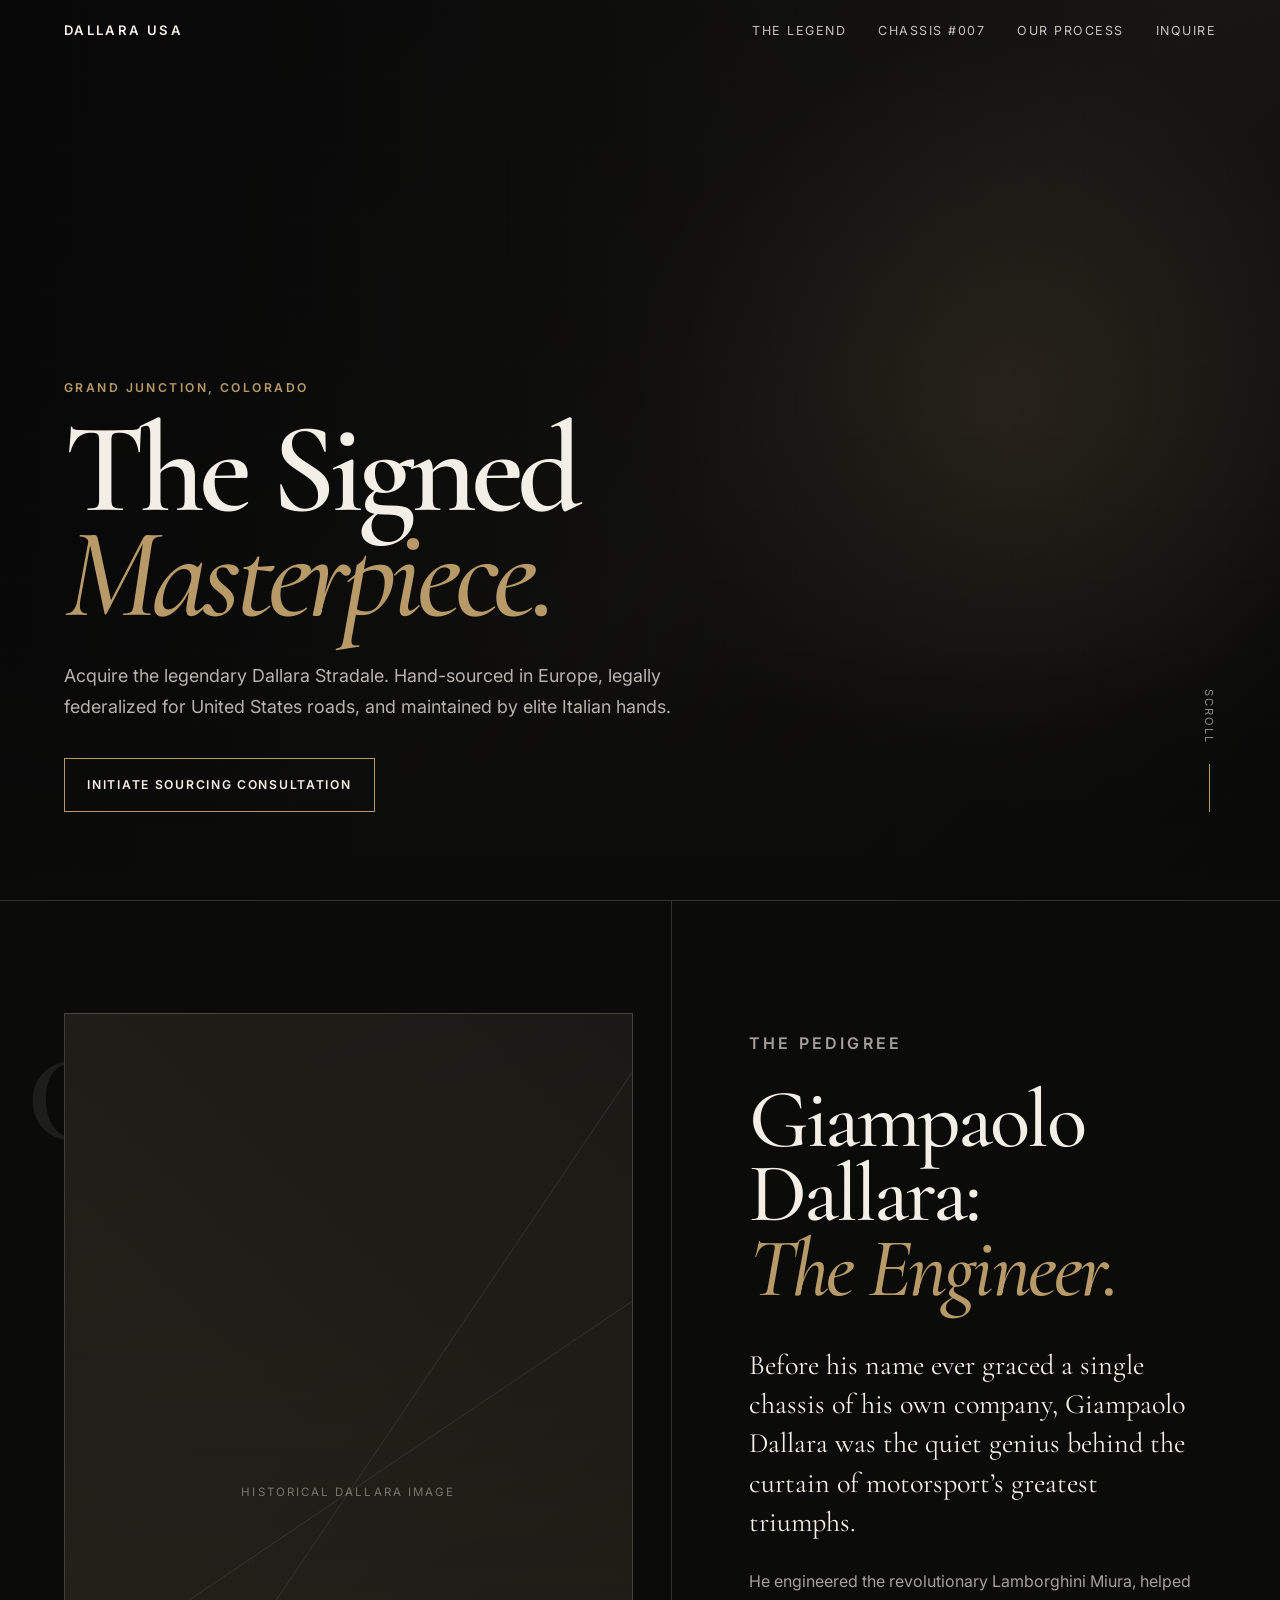
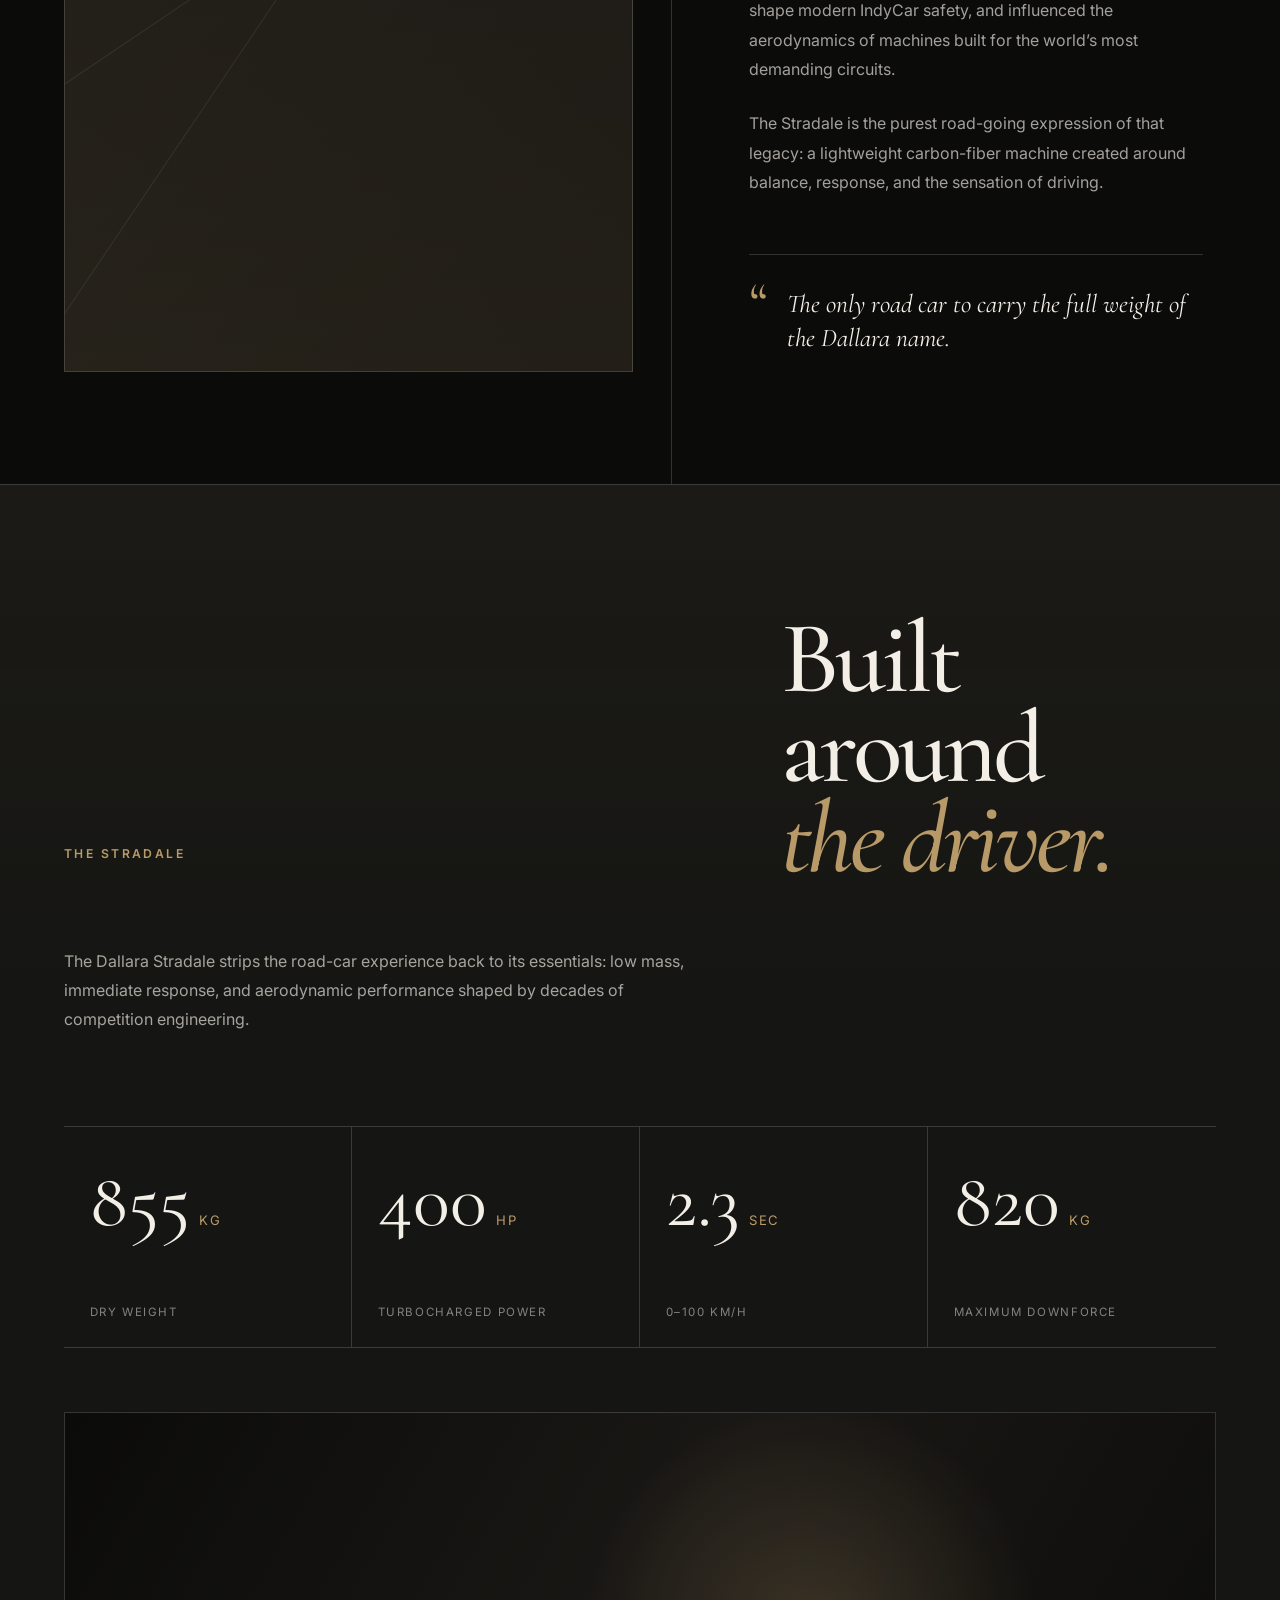
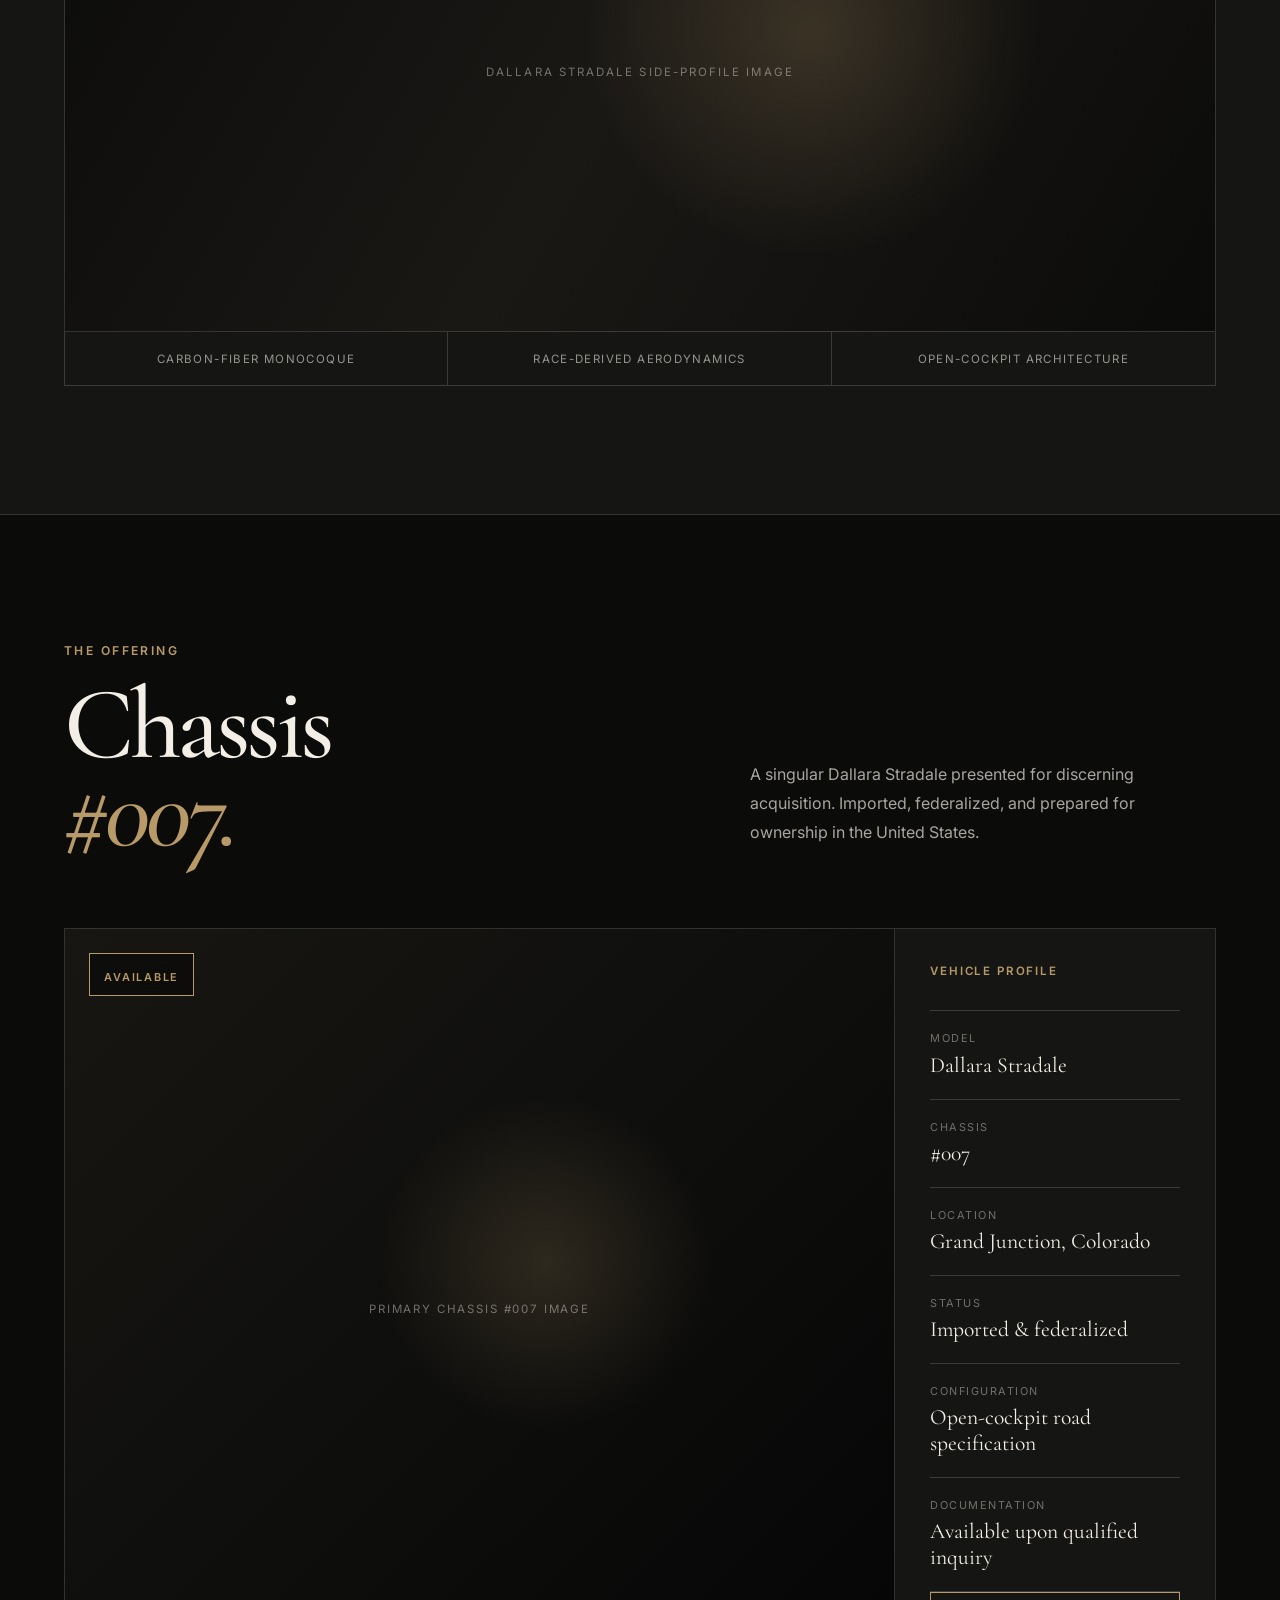
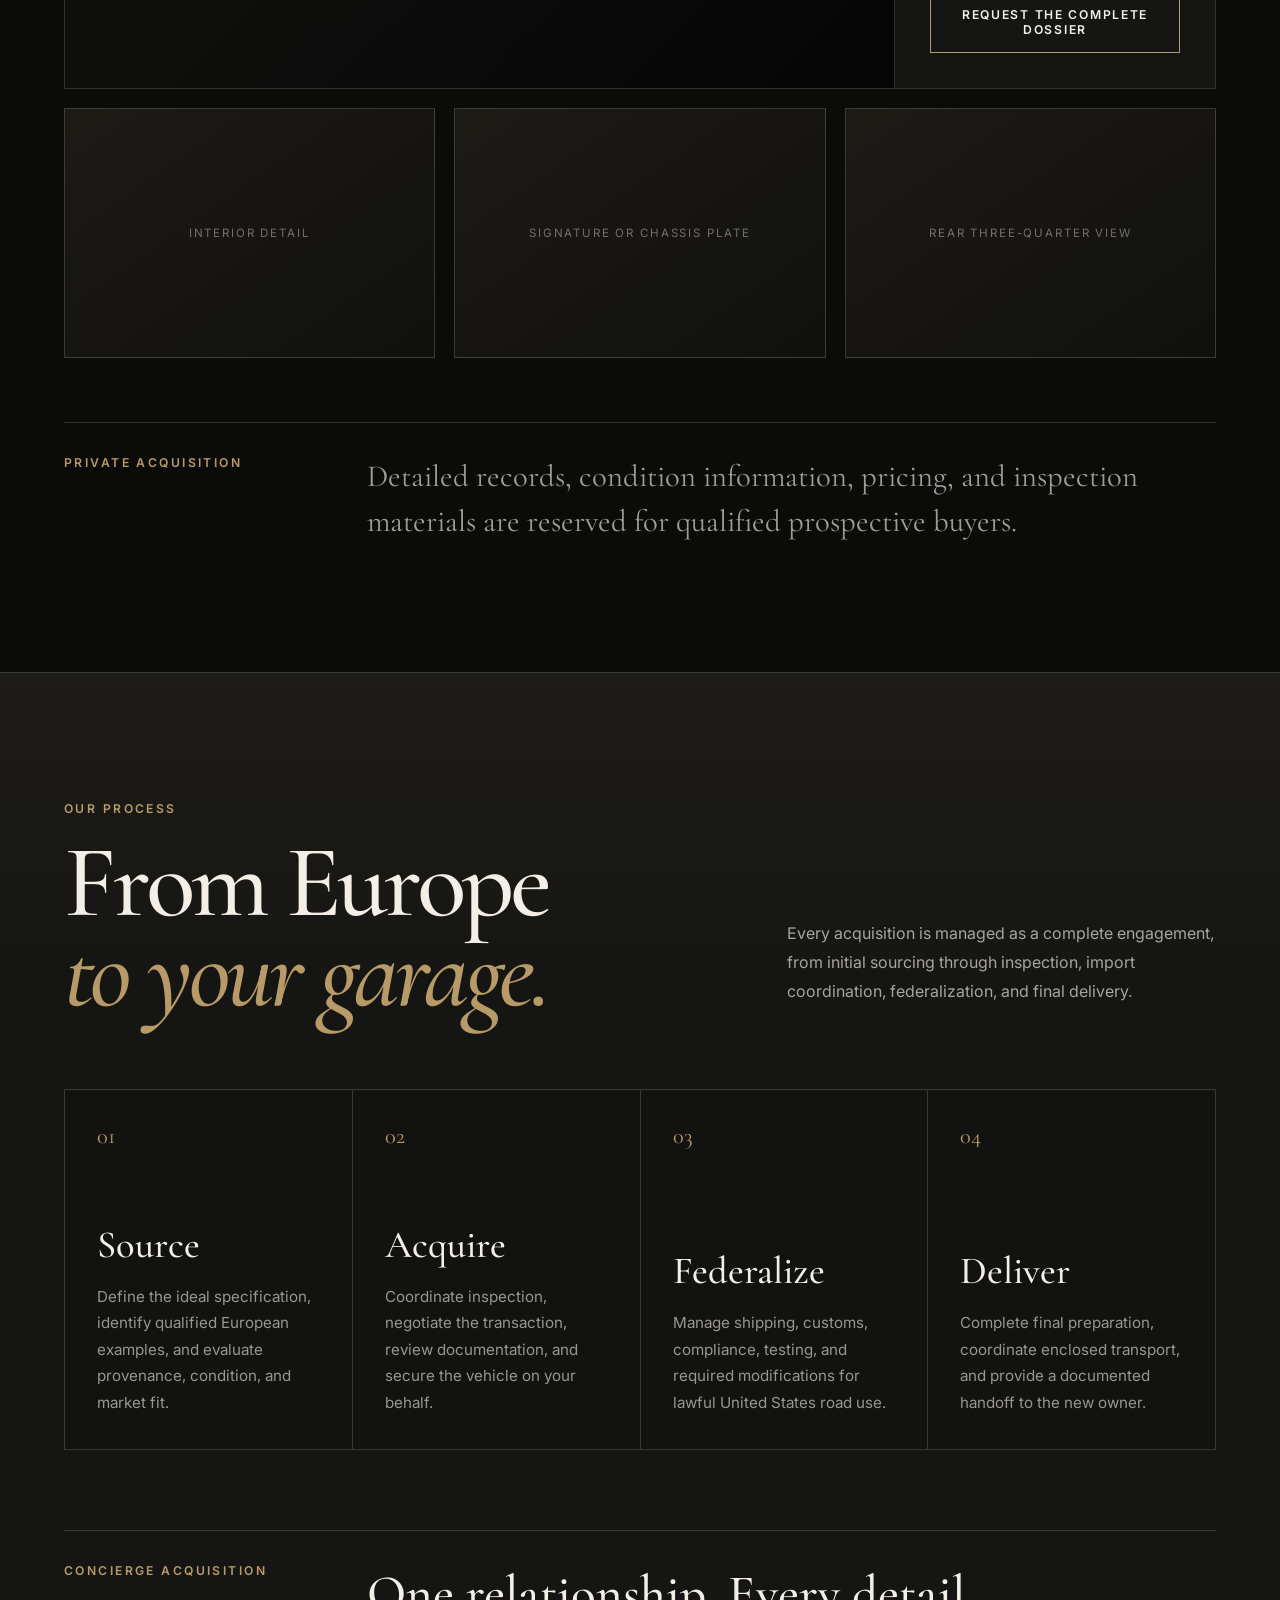
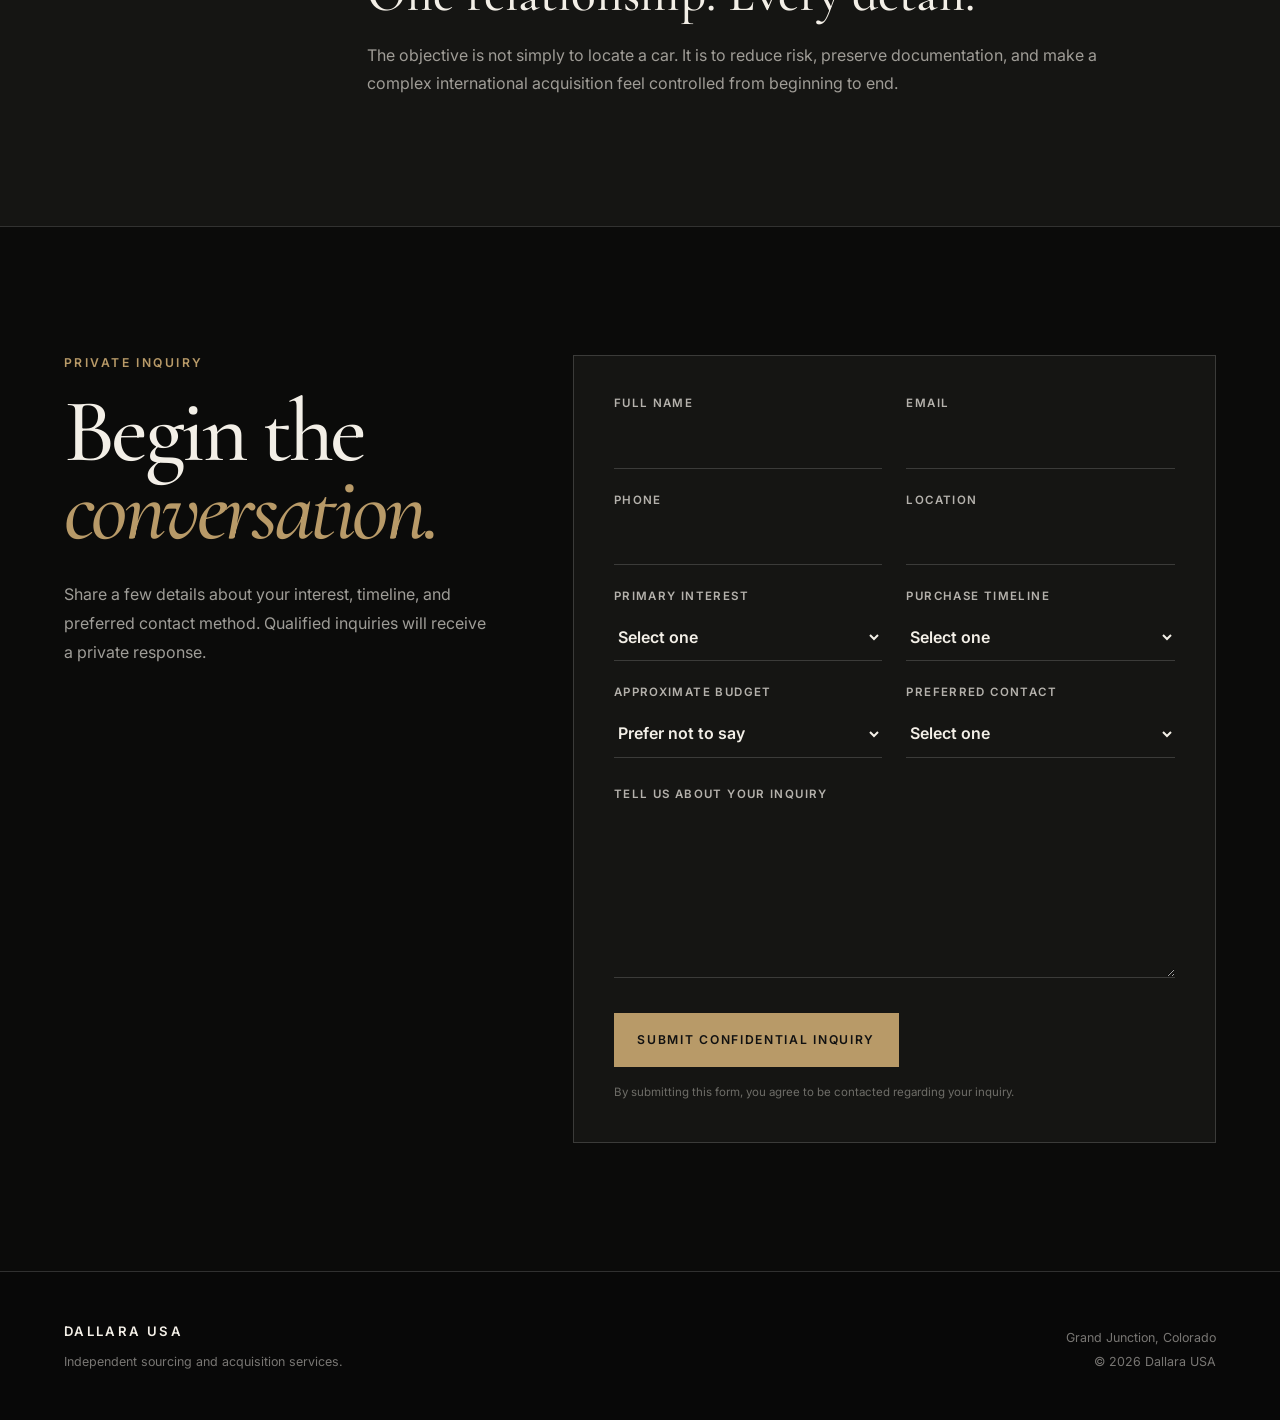
==== index.html @ 7b27ac9b "Add initial Dallara USA website" ====
<!DOCTYPE html>
<html lang="en">
<head>
  <meta charset="UTF-8">
  <meta name="viewport" content="width=device-width, initial-scale=1.0">

  <title>Dallara USA</title>
  <meta
    name="description"
    content="Independent sourcing and acquisition services for exceptional Dallara vehicles."
  >

  <link rel="preconnect" href="https://fonts.googleapis.com">
  <link rel="preconnect" href="https://fonts.gstatic.com" crossorigin>
  <link
    href="https://fonts.googleapis.com/css2?family=Cormorant+Garamond:wght@500;600;700&family=Inter:wght@400;500;600&display=swap"
    rel="stylesheet"
  >

  <link rel="stylesheet" href="css/styles.css">
</head>

<body>
  <header class="site-header">
    <a class="brand" href="#top" aria-label="Dallara USA home">
      DALLARA USA
    </a>

    <button
      class="menu-toggle"
      type="button"
      aria-expanded="false"
      aria-controls="primary-navigation"
    >
      Menu
    </button>

    <nav id="primary-navigation" class="primary-navigation" aria-label="Primary navigation">
      <a href="#legend">The Legend</a>
      <a href="#chassis">Chassis #007</a>
      <a href="#process">Our Process</a>
      <a href="#inquire">Inquire</a>
    </nav>
  </header>

  <main id="top">
    <section class="hero" aria-labelledby="hero-title">
      <div class="hero-overlay"></div>

      <div class="hero-content">
        <p class="eyebrow">Grand Junction, Colorado</p>

        <h1 id="hero-title">
          The Signed
          <span>Masterpiece.</span>
        </h1>

        <p class="hero-copy">
          Acquire the legendary Dallara Stradale. Hand-sourced in Europe,
          legally federalized for United States roads, and maintained by
          elite Italian hands.
        </p>

        <a class="primary-button" href="#inquire">
          Initiate Sourcing Consultation
        </a>
      </div>

      <a class="scroll-cue" href="#legend" aria-label="Scroll to the next section">
        Scroll
      </a>
    </section>

    <section id="legend" class="pedigree-section">
      <div class="pedigree-visual" aria-hidden="true">
        <div class="pedigree-number">01</div>

        <div class="pedigree-image-placeholder">
          <span>Historical Dallara image</span>
        </div>
      </div>

      <div class="pedigree-content">
        <p class="eyebrow">The Pedigree</p>

        <h2>
          Giampaolo Dallara:
          <span>The Engineer.</span>
        </h2>

        <p class="lead-copy">
          Before his name ever graced a single chassis of his own company,
          Giampaolo Dallara was the quiet genius behind the curtain of
          motorsport’s greatest triumphs.
        </p>

        <p>
          He engineered the revolutionary Lamborghini Miura, helped shape
          modern IndyCar safety, and influenced the aerodynamics of machines
          built for the world’s most demanding circuits.
        </p>

        <p>
          The Stradale is the purest road-going expression of that legacy:
          a lightweight carbon-fiber machine created around balance,
          response, and the sensation of driving.
        </p>

        <div class="pedigree-quote">
          <span class="quote-mark">“</span>
          <p>
            The only road car to carry the full weight of the Dallara name.
          </p>
        </div>
      </div>
    </section>

    <section class="stradale-section" aria-labelledby="stradale-title">
      <div class="stradale-intro">
        <p class="eyebrow">The Stradale</p>

        <h2 id="stradale-title">
          Built around
          <span>the driver.</span>
        </h2>

        <p>
          The Dallara Stradale strips the road-car experience back to its
          essentials: low mass, immediate response, and aerodynamic performance
          shaped by decades of competition engineering.
        </p>
      </div>

      <div class="spec-grid" aria-label="Vehicle specifications">
        <article class="spec-card">
          <p class="spec-value">855</p>
          <p class="spec-unit">kg</p>
          <p class="spec-label">Dry weight</p>
        </article>

        <article class="spec-card">
          <p class="spec-value">400</p>
          <p class="spec-unit">hp</p>
          <p class="spec-label">Turbocharged power</p>
        </article>

        <article class="spec-card">
          <p class="spec-value">2.3</p>
          <p class="spec-unit">sec</p>
          <p class="spec-label">0–100 km/h</p>
        </article>

        <article class="spec-card">
          <p class="spec-value">820</p>
          <p class="spec-unit">kg</p>
          <p class="spec-label">Maximum downforce</p>
        </article>
      </div>

      <div class="stradale-visual">
        <div class="stradale-image-placeholder">
          <span>Dallara Stradale side-profile image</span>
        </div>

        <div class="stradale-caption">
          <p>Carbon-fiber monocoque</p>
          <p>Race-derived aerodynamics</p>
          <p>Open-cockpit architecture</p>
        </div>
      </div>
    </section>

    <section id="chassis" class="chassis-section" aria-labelledby="chassis-title">
      <div class="chassis-heading">
        <div>
          <p class="eyebrow">The Offering</p>
          <h2 id="chassis-title">
            Chassis
            <span>#007.</span>
          </h2>
        </div>

        <p class="chassis-intro">
          A singular Dallara Stradale presented for discerning acquisition.
          Imported, federalized, and prepared for ownership in the United States.
        </p>
      </div>

      <div class="chassis-showcase">
        <div class="chassis-main-visual">
          <div class="chassis-image-placeholder">
            <span>Primary Chassis #007 image</span>
          </div>

          <div class="chassis-badge">
            <span>Available</span>
          </div>
        </div>

        <aside class="chassis-summary">
          <p class="summary-kicker">Vehicle profile</p>

          <dl class="vehicle-details">
            <div>
              <dt>Model</dt>
              <dd>Dallara Stradale</dd>
            </div>

            <div>
              <dt>Chassis</dt>
              <dd>#007</dd>
            </div>

            <div>
              <dt>Location</dt>
              <dd>Grand Junction, Colorado</dd>
            </div>

            <div>
              <dt>Status</dt>
              <dd>Imported & federalized</dd>
            </div>

            <div>
              <dt>Configuration</dt>
              <dd>Open-cockpit road specification</dd>
            </div>

            <div>
              <dt>Documentation</dt>
              <dd>Available upon qualified inquiry</dd>
            </div>
          </dl>

          <a class="primary-button chassis-button" href="#inquire">
            Request the complete dossier
          </a>
        </aside>
      </div>

      <div class="chassis-gallery">
        <div class="gallery-placeholder">
          <span>Interior detail</span>
        </div>

        <div class="gallery-placeholder">
          <span>Signature or chassis plate</span>
        </div>

        <div class="gallery-placeholder">
          <span>Rear three-quarter view</span>
        </div>
      </div>

      <div class="ownership-note">
        <p class="eyebrow">Private Acquisition</p>
        <p>
          Detailed records, condition information, pricing, and inspection
          materials are reserved for qualified prospective buyers.
        </p>
      </div>
    </section>
    <section id="process" class="process-section" aria-labelledby="process-title">
      <div class="process-heading">
        <div>
          <p class="eyebrow">Our Process</p>

          <h2 id="process-title">
            From Europe
            <span>to your garage.</span>
          </h2>
        </div>

        <p>
          Every acquisition is managed as a complete engagement, from initial
          sourcing through inspection, import coordination, federalization,
          and final delivery.
        </p>
      </div>

      <div class="process-grid">
        <article class="process-card">
          <p class="process-number">01</p>
          <h3>Source</h3>
          <p>
            Define the ideal specification, identify qualified European
            examples, and evaluate provenance, condition, and market fit.
          </p>
        </article>

        <article class="process-card">
          <p class="process-number">02</p>
          <h3>Acquire</h3>
          <p>
            Coordinate inspection, negotiate the transaction, review
            documentation, and secure the vehicle on your behalf.
          </p>
        </article>

        <article class="process-card">
          <p class="process-number">03</p>
          <h3>Federalize</h3>
          <p>
            Manage shipping, customs, compliance, testing, and required
            modifications for lawful United States road use.
          </p>
        </article>

        <article class="process-card">
          <p class="process-number">04</p>
          <h3>Deliver</h3>
          <p>
            Complete final preparation, coordinate enclosed transport, and
            provide a documented handoff to the new owner.
          </p>
        </article>
      </div>

      <div class="process-trust">
        <p class="eyebrow">Concierge Acquisition</p>

        <div>
          <h3>One relationship. Every detail.</h3>
          <p>
            The objective is not simply to locate a car. It is to reduce risk,
            preserve documentation, and make a complex international
            acquisition feel controlled from beginning to end.
          </p>
        </div>
      </div>
    </section>
    <section id="inquire" class="inquiry-section" aria-labelledby="inquiry-title">
      <div class="inquiry-intro">
        <p class="eyebrow">Private Inquiry</p>

        <h2 id="inquiry-title">
          Begin the
          <span>conversation.</span>
        </h2>

        <p>
          Share a few details about your interest, timeline, and preferred
          contact method. Qualified inquiries will receive a private response.
        </p>
      </div>

      <form
        class="inquiry-form"
        action="https://formspree.io/f/xeeyeebn"
        method="POST"
      >
        <div class="form-grid">
          <label>
            Full name
            <input type="text" name="name" autocomplete="name" required>
          </label>

          <label>
            Email
            <input type="email" name="email" autocomplete="email" required>
          </label>

          <label>
            Phone
            <input type="tel" name="phone" autocomplete="tel">
          </label>

          <label>
            Location
            <input type="text" name="location" autocomplete="address-level2">
          </label>

          <label>
            Primary interest
            <select name="vehicle_interest" required>
              <option value="">Select one</option>
              <option value="Chassis #007">Chassis #007</option>
              <option value="Dallara sourcing">Dallara sourcing</option>
              <option value="Import consultation">Import consultation</option>
              <option value="General inquiry">General inquiry</option>
            </select>
          </label>

          <label>
            Purchase timeline
            <select name="purchase_timeline">
              <option value="">Select one</option>
              <option value="Immediately">Immediately</option>
              <option value="Within 3 months">Within 3 months</option>
              <option value="Within 6 months">Within 6 months</option>
              <option value="Researching">Currently researching</option>
            </select>
          </label>

          <label>
            Approximate budget
            <select name="budget">
              <option value="">Prefer not to say</option>
              <option value="Under $250,000">Under $250,000</option>
              <option value="$250,000–$350,000">$250,000–$350,000</option>
              <option value="$350,000–$500,000">$350,000–$500,000</option>
              <option value="$500,000+">$500,000+</option>
            </select>
          </label>

          <label>
            Preferred contact
            <select name="preferred_contact">
              <option value="">Select one</option>
              <option value="Email">Email</option>
              <option value="Phone">Phone</option>
              <option value="Text">Text</option>
            </select>
          </label>
        </div>

        <label class="message-field">
          Tell us about your inquiry
          <textarea name="message" rows="7" required></textarea>
        </label>

        <input
          type="hidden"
          name="_subject"
          value="New Dallara USA website inquiry"
        >

        <input
          type="hidden"
          name="_next"
          value="thank-you.html"
        >

        <button class="primary-button form-submit" type="submit">
          Submit confidential inquiry
        </button>

        <p class="form-note">
          By submitting this form, you agree to be contacted regarding your inquiry.
        </p>
      </form>
    </section>
  </main>

  <footer class="site-footer">
    <div>
      <a class="brand" href="#top">DALLARA USA</a>
      <p>Independent sourcing and acquisition services.</p>
    </div>

    <div class="footer-meta">
      <p>Grand Junction, Colorado</p>
      <p>&copy; <span id="current-year"></span> Dallara USA</p>
    </div>
  </footer>

  <script src="js/script.js"></script>
</body>
</html>
---- css/styles.css ----
* {
  box-sizing: border-box;
}

:root {
  --background: #0b0b0a;
  --surface: #151513;
  --text: #f3efe7;
  --muted: #aaa69c;
  --accent: #b89a68;
  --border: rgba(255, 255, 255, 0.16);
  --font-display: "Cormorant Garamond", Georgia, serif;
  --font-body: "Inter", Arial, sans-serif;
}

html {
  scroll-behavior: smooth;
}

body {
  margin: 0;
  background: var(--background);
  color: var(--text);
  font-family: var(--font-body);
}

a {
  color: inherit;
  text-decoration: none;
}

button,
a {
  -webkit-tap-highlight-color: transparent;
}

.site-header {
  position: fixed;
  inset: 0 0 auto 0;
  z-index: 20;
  display: flex;
  align-items: center;
  justify-content: space-between;
  gap: 2rem;
  padding: 1.4rem 5vw;
  border-bottom: 1px solid transparent;
  transition:
    background-color 180ms ease,
    border-color 180ms ease;
}

.site-header.is-scrolled {
  background: rgba(11, 11, 10, 0.92);
  border-color: var(--border);
  backdrop-filter: blur(14px);
}

.brand {
  font-size: 0.82rem;
  font-weight: 600;
  letter-spacing: 0.18em;
}

.primary-navigation {
  display: flex;
  align-items: center;
  gap: 2rem;
}

.primary-navigation a {
  position: relative;
  color: rgba(243, 239, 231, 0.8);
  font-size: 0.78rem;
  letter-spacing: 0.12em;
  text-transform: uppercase;
}

.primary-navigation a::after {
  content: "";
  position: absolute;
  left: 0;
  bottom: -0.5rem;
  width: 100%;
  height: 1px;
  background: var(--accent);
  transform: scaleX(0);
  transform-origin: right;
  transition: transform 180ms ease;
}

.primary-navigation a:hover::after,
.primary-navigation a:focus-visible::after {
  transform: scaleX(1);
  transform-origin: left;
}

.menu-toggle {
  display: none;
  padding: 0;
  border: 0;
  background: transparent;
  color: var(--text);
  font: inherit;
  font-size: 0.8rem;
  letter-spacing: 0.12em;
  text-transform: uppercase;
  cursor: pointer;
}

.hero {
  position: relative;
  min-height: 100svh;
  display: grid;
  align-items: end;
  overflow: hidden;
  padding: 9rem 5vw 5.5rem;
  background:
    linear-gradient(90deg, rgba(7, 7, 7, 0.92) 0%, rgba(7, 7, 7, 0.58) 45%, rgba(7, 7, 7, 0.18) 100%),
    radial-gradient(circle at 78% 45%, rgba(184, 154, 104, 0.2), transparent 33%),
    linear-gradient(135deg, #111 0%, #1b1a17 55%, #080808 100%);
}

.hero::before {
  content: "";
  position: absolute;
  inset: 0;
  opacity: 0.24;
  background-image:
    linear-gradient(rgba(255, 255, 255, 0.025) 1px, transparent 1px),
    linear-gradient(90deg, rgba(255, 255, 255, 0.025) 1px, transparent 1px);
  background-size: 72px 72px;
}

.hero-overlay {
  position: absolute;
  inset: auto 0 0;
  height: 28%;
  background: linear-gradient(transparent, rgba(11, 11, 10, 0.96));
}

.hero-content {
  position: relative;
  z-index: 2;
  max-width: 760px;
}

.eyebrow {
  margin: 0 0 1.4rem;
  color: var(--accent);
  font-size: 0.76rem;
  font-weight: 600;
  letter-spacing: 0.2em;
  text-transform: uppercase;
}

.hero h1 {
  max-width: 760px;
  margin: 0;
  font-family: var(--font-display);
  font-size: clamp(4.2rem, 10vw, 9rem);
  font-weight: 600;
  line-height: 0.82;
  letter-spacing: -0.045em;
}

.hero h1 span {
  display: block;
  color: var(--accent);
  font-style: italic;
  font-weight: 500;
}

.hero-copy {
  max-width: 620px;
  margin: 2rem 0 0;
  color: rgba(243, 239, 231, 0.74);
  font-size: clamp(1rem, 1.4vw, 1.2rem);
  line-height: 1.75;
}

.primary-button {
  display: inline-flex;
  align-items: center;
  justify-content: center;
  min-height: 3.4rem;
  margin-top: 2.2rem;
  padding: 0.9rem 1.4rem;
  border: 1px solid var(--accent);
  color: var(--text);
  font-size: 0.76rem;
  font-weight: 600;
  letter-spacing: 0.14em;
  text-transform: uppercase;
  transition:
    color 180ms ease,
    background-color 180ms ease,
    transform 180ms ease;
}

.primary-button:hover,
.primary-button:focus-visible {
  background: var(--accent);
  color: #111;
  transform: translateY(-2px);
}

.scroll-cue {
  position: absolute;
  right: 5vw;
  bottom: 5.5rem;
  z-index: 2;
  color: rgba(243, 239, 231, 0.56);
  font-size: 0.7rem;
  letter-spacing: 0.18em;
  text-transform: uppercase;
  writing-mode: vertical-rl;
}

.scroll-cue::after {
  content: "";
  display: inline-block;
  width: 1px;
  height: 3rem;
  margin-top: 0.9rem;
  background: var(--accent);
}

.placeholder-section {
  min-height: 70vh;
  display: grid;
  align-content: center;
  padding: 7rem 5vw;
  border-top: 1px solid var(--border);
}

.placeholder-section h2 {
  max-width: 760px;
  margin: 0;
  font-family: var(--font-display);
  font-size: clamp(2.8rem, 7vw, 6rem);
  font-weight: 500;
  line-height: 0.95;
}

.anchor-section {
  min-height: 1px;
}

@media (max-width: 800px) {
  .site-header {
    padding: 1.2rem 1.4rem;
  }

  .menu-toggle {
    display: block;
    position: relative;
    z-index: 22;
  }

  .primary-navigation {
    position: fixed;
    inset: 0;
    z-index: 21;
    display: grid;
    align-content: center;
    justify-items: center;
    gap: 1.8rem;
    padding: 6rem 2rem;
    background: rgba(11, 11, 10, 0.98);
    transform: translateY(-100%);
    transition: transform 220ms ease;
  }

  .primary-navigation.is-open {
    transform: translateY(0);
  }

  .primary-navigation a {
    font-family: var(--font-display);
    font-size: 2rem;
    letter-spacing: 0;
    text-transform: none;
  }

  .hero {
    min-height: 100svh;
    padding: 8rem 1.4rem 4rem;
    background:
      linear-gradient(180deg, rgba(7, 7, 7, 0.35) 0%, rgba(7, 7, 7, 0.92) 76%),
      radial-gradient(circle at 70% 28%, rgba(184, 154, 104, 0.22), transparent 34%),
      linear-gradient(135deg, #111 0%, #1b1a17 55%, #080808 100%);
  }

  .hero h1 {
    font-size: clamp(4rem, 18vw, 6rem);
  }

  .hero-copy {
    line-height: 1.65;
  }

  .primary-button {
    width: 100%;
  }

  .scroll-cue {
    display: none;
  }

  .placeholder-section {
    min-height: 60vh;
    padding: 5rem 1.4rem;
  }
}

.pedigree-section {
  display: grid;
  grid-template-columns: minmax(0, 1.05fr) minmax(320px, 0.95fr);
  min-height: 100vh;
  border-top: 1px solid var(--border);
  background: var(--background);
}

.pedigree-visual {
  position: relative;
  min-height: 760px;
  padding: 7rem 3vw 7rem 5vw;
  border-right: 1px solid var(--border);
}

.pedigree-number {
  position: absolute;
  top: 5rem;
  left: 2vw;
  color: rgba(243, 239, 231, 0.08);
  font-family: var(--font-display);
  font-size: clamp(7rem, 15vw, 15rem);
  line-height: 1;
  pointer-events: none;
}

.pedigree-image-placeholder {
  position: relative;
  z-index: 1;
  height: 100%;
  min-height: 620px;
  display: grid;
  place-items: center;
  overflow: hidden;
  border: 1px solid var(--border);
  background:
    linear-gradient(180deg, rgba(184, 154, 104, 0.04), rgba(184, 154, 104, 0.12)),
    linear-gradient(135deg, #191815 0%, #0e0e0d 100%);
}

.pedigree-image-placeholder::before,
.pedigree-image-placeholder::after {
  content: "";
  position: absolute;
  background: rgba(255, 255, 255, 0.08);
}

.pedigree-image-placeholder::before {
  width: 140%;
  height: 1px;
  transform: rotate(-34deg);
}

.pedigree-image-placeholder::after {
  width: 1px;
  height: 140%;
  transform: rotate(34deg);
}

.pedigree-image-placeholder span {
  position: relative;
  z-index: 2;
  color: rgba(243, 239, 231, 0.42);
  font-size: 0.72rem;
  letter-spacing: 0.18em;
  text-transform: uppercase;
}

.pedigree-content {
  align-self: center;
  max-width: 720px;
  padding: 8rem 6vw;
}

.pedigree-content h2 {
  margin: 0 0 2.4rem;
  font-family: var(--font-display);
  font-size: clamp(3.3rem, 6.5vw, 7rem);
  font-weight: 500;
  line-height: 0.9;
  letter-spacing: -0.035em;
}

.pedigree-content h2 span {
  display: block;
  color: var(--accent);
  font-style: italic;
}

.pedigree-content p {
  margin: 0 0 1.5rem;
  color: rgba(243, 239, 231, 0.66);
  font-size: 1rem;
  line-height: 1.85;
}

.pedigree-content .lead-copy {
  color: var(--text);
  font-family: var(--font-display);
  font-size: clamp(1.45rem, 2.2vw, 2.05rem);
  line-height: 1.4;
}

.pedigree-quote {
  position: relative;
  margin-top: 3.5rem;
  padding: 2rem 0 0 2.4rem;
  border-top: 1px solid var(--border);
}

.pedigree-quote .quote-mark {
  position: absolute;
  top: 1.2rem;
  left: 0;
  color: var(--accent);
  font-family: var(--font-display);
  font-size: 3.5rem;
  line-height: 1;
}

.pedigree-quote p {
  max-width: 500px;
  margin: 0;
  color: var(--text);
  font-family: var(--font-display);
  font-size: clamp(1.5rem, 2vw, 2rem);
  font-style: italic;
  line-height: 1.35;
}

@media (max-width: 950px) {
  .pedigree-section {
    grid-template-columns: 1fr;
  }

  .pedigree-visual {
    min-height: auto;
    padding: 5rem 1.4rem 0;
    border-right: 0;
  }

  .pedigree-number {
    top: 3rem;
    left: 0.4rem;
  }

  .pedigree-image-placeholder {
    min-height: 70vh;
  }

  .pedigree-content {
    padding: 5rem 1.4rem 6rem;
  }
}

@media (max-width: 600px) {
  .pedigree-image-placeholder {
    min-height: 480px;
  }

  .pedigree-content h2 {
    font-size: clamp(3.5rem, 16vw, 5.2rem);
  }
}

.stradale-section {
  padding: 8rem 5vw;
  border-top: 1px solid var(--border);
  background:
    linear-gradient(180deg, rgba(184, 154, 104, 0.04), transparent 32%),
    var(--surface);
}

.stradale-intro {
  display: grid;
  grid-template-columns: minmax(0, 1.2fr) minmax(280px, 0.8fr);
  gap: 4rem;
  align-items: end;
  max-width: 1400px;
  margin: 0 auto 5rem;
}

.stradale-intro h2 {
  margin: 0;
  font-family: var(--font-display);
  font-size: clamp(3.8rem, 8vw, 8rem);
  font-weight: 500;
  line-height: 0.88;
  letter-spacing: -0.04em;
}

.stradale-intro h2 span {
  display: block;
  color: var(--accent);
  font-style: italic;
}

.stradale-intro > p:last-child {
  margin: 0 0 0.8rem;
  color: rgba(243, 239, 231, 0.66);
  font-size: 1rem;
  line-height: 1.8;
}

.spec-grid {
  display: grid;
  grid-template-columns: repeat(4, 1fr);
  max-width: 1400px;
  margin: 0 auto 4rem;
  border-top: 1px solid var(--border);
  border-bottom: 1px solid var(--border);
}

.spec-card {
  position: relative;
  min-height: 220px;
  padding: 2.2rem 1.6rem;
  border-right: 1px solid var(--border);
}

.spec-card:last-child {
  border-right: 0;
}

.spec-value {
  display: inline;
  margin: 0;
  font-family: var(--font-display);
  font-size: clamp(3.8rem, 6vw, 6rem);
  line-height: 1;
}

.spec-unit {
  display: inline;
  margin: 0 0 0 0.35rem;
  color: var(--accent);
  font-size: 0.82rem;
  letter-spacing: 0.12em;
  text-transform: uppercase;
}

.spec-label {
  position: absolute;
  left: 1.6rem;
  bottom: 1.8rem;
  margin: 0;
  color: rgba(243, 239, 231, 0.5);
  font-size: 0.72rem;
  letter-spacing: 0.14em;
  text-transform: uppercase;
}

.stradale-visual {
  max-width: 1400px;
  margin: 0 auto;
}

.stradale-image-placeholder {
  min-height: 520px;
  display: grid;
  place-items: center;
  border: 1px solid var(--border);
  background:
    radial-gradient(circle at 65% 42%, rgba(184, 154, 104, 0.22), transparent 28%),
    linear-gradient(120deg, #0b0b0a 0%, #1a1815 48%, #0b0b0a 100%);
}

.stradale-image-placeholder span {
  color: rgba(243, 239, 231, 0.42);
  font-size: 0.72rem;
  letter-spacing: 0.18em;
  text-transform: uppercase;
}

.stradale-caption {
  display: grid;
  grid-template-columns: repeat(3, 1fr);
  border-right: 1px solid var(--border);
  border-bottom: 1px solid var(--border);
  border-left: 1px solid var(--border);
}

.stradale-caption p {
  margin: 0;
  padding: 1.2rem 1.4rem;
  color: rgba(243, 239, 231, 0.58);
  font-size: 0.72rem;
  letter-spacing: 0.12em;
  text-align: center;
  text-transform: uppercase;
  border-right: 1px solid var(--border);
}

.stradale-caption p:last-child {
  border-right: 0;
}

@media (max-width: 950px) {
  .stradale-section {
    padding: 6rem 1.4rem;
  }

  .stradale-intro {
    grid-template-columns: 1fr;
    gap: 2rem;
  }

  .spec-grid {
    grid-template-columns: repeat(2, 1fr);
  }

  .spec-card:nth-child(2) {
    border-right: 0;
  }

  .spec-card:nth-child(-n + 2) {
    border-bottom: 1px solid var(--border);
  }
}

@media (max-width: 600px) {
  .stradale-intro h2 {
    font-size: clamp(3.7rem, 17vw, 5.3rem);
  }

  .spec-grid {
    grid-template-columns: 1fr;
  }

  .spec-card {
    min-height: 180px;
    border-right: 0;
    border-bottom: 1px solid var(--border);
  }

  .spec-card:last-child {
    border-bottom: 0;
  }

  .stradale-image-placeholder {
    min-height: 360px;
    padding: 2rem;
    text-align: center;
  }

  .stradale-caption {
    grid-template-columns: 1fr;
  }

  .stradale-caption p {
    border-right: 0;
    border-bottom: 1px solid var(--border);
  }

  .stradale-caption p:last-child {
    border-bottom: 0;
  }
}

.chassis-section {
  padding: 8rem 5vw;
  border-top: 1px solid var(--border);
  background: var(--background);
}

.chassis-heading {
  display: grid;
  grid-template-columns: minmax(0, 1fr) minmax(280px, 0.75fr);
  gap: 4rem;
  align-items: end;
  max-width: 1400px;
  margin: 0 auto 4.5rem;
}

.chassis-heading h2 {
  margin: 0;
  font-family: var(--font-display);
  font-size: clamp(4rem, 8vw, 8rem);
  font-weight: 500;
  line-height: 0.86;
  letter-spacing: -0.04em;
}

.chassis-heading h2 span {
  display: block;
  color: var(--accent);
  font-style: italic;
}

.chassis-intro {
  margin: 0 0 0.6rem;
  color: rgba(243, 239, 231, 0.68);
  font-size: 1rem;
  line-height: 1.8;
}

.chassis-showcase {
  display: grid;
  grid-template-columns: minmax(0, 1.6fr) minmax(320px, 0.6fr);
  max-width: 1400px;
  margin: 0 auto;
  border: 1px solid var(--border);
}

.chassis-main-visual {
  position: relative;
  min-height: 680px;
  border-right: 1px solid var(--border);
}

.chassis-image-placeholder {
  width: 100%;
  height: 100%;
  min-height: 680px;
  display: grid;
  place-items: center;
  background:
    radial-gradient(circle at 58% 44%, rgba(184, 154, 104, 0.19), transparent 26%),
    linear-gradient(135deg, #171612 0%, #0d0d0c 58%, #050505 100%);
}

.chassis-image-placeholder span,
.gallery-placeholder span {
  color: rgba(243, 239, 231, 0.42);
  font-size: 0.72rem;
  letter-spacing: 0.16em;
  text-align: center;
  text-transform: uppercase;
}

.chassis-badge {
  position: absolute;
  top: 1.5rem;
  left: 1.5rem;
  padding: 0.65rem 0.9rem;
  border: 1px solid var(--accent);
  background: rgba(11, 11, 10, 0.76);
  backdrop-filter: blur(10px);
}

.chassis-badge span {
  color: var(--accent);
  font-size: 0.68rem;
  font-weight: 600;
  letter-spacing: 0.16em;
  text-transform: uppercase;
}

.chassis-summary {
  display: flex;
  flex-direction: column;
  padding: 2.2rem;
  background: var(--surface);
}

.summary-kicker {
  margin: 0 0 2rem;
  color: var(--accent);
  font-size: 0.72rem;
  font-weight: 600;
  letter-spacing: 0.16em;
  text-transform: uppercase;
}

.vehicle-details {
  margin: 0;
}

.vehicle-details div {
  display: grid;
  gap: 0.45rem;
  padding: 1.25rem 0;
  border-top: 1px solid var(--border);
}

.vehicle-details div:last-child {
  border-bottom: 1px solid var(--border);
}

.vehicle-details dt {
  color: rgba(243, 239, 231, 0.42);
  font-size: 0.68rem;
  letter-spacing: 0.14em;
  text-transform: uppercase;
}

.vehicle-details dd {
  margin: 0;
  color: var(--text);
  font-family: var(--font-display);
  font-size: 1.35rem;
  line-height: 1.2;
}

.chassis-button {
  width: 100%;
  margin-top: auto;
  padding-inline: 1rem;
  text-align: center;
}

.chassis-gallery {
  display: grid;
  grid-template-columns: repeat(3, 1fr);
  max-width: 1400px;
  margin: 1.2rem auto 0;
  gap: 1.2rem;
}

.gallery-placeholder {
  min-height: 250px;
  display: grid;
  place-items: center;
  padding: 1.5rem;
  border: 1px solid var(--border);
  background:
    linear-gradient(145deg, rgba(184, 154, 104, 0.08), transparent),
    #10100f;
}

.ownership-note {
  display: grid;
  grid-template-columns: minmax(180px, 0.3fr) minmax(0, 1fr);
  gap: 3rem;
  max-width: 1400px;
  margin: 4rem auto 0;
  padding-top: 2rem;
  border-top: 1px solid var(--border);
}

.ownership-note p:last-child {
  max-width: 780px;
  margin: 0;
  color: rgba(243, 239, 231, 0.64);
  font-family: var(--font-display);
  font-size: clamp(1.45rem, 2.4vw, 2.2rem);
  line-height: 1.45;
}

@media (max-width: 1000px) {
  .chassis-section {
    padding: 6rem 1.4rem;
  }

  .chassis-heading {
    grid-template-columns: 1fr;
    gap: 2rem;
  }

  .chassis-showcase {
    grid-template-columns: 1fr;
  }

  .chassis-main-visual {
    min-height: 560px;
    border-right: 0;
    border-bottom: 1px solid var(--border);
  }

  .chassis-image-placeholder {
    min-height: 560px;
  }

  .chassis-button {
    margin-top: 2rem;
  }
}

@media (max-width: 700px) {
  .chassis-heading h2 {
    font-size: clamp(4rem, 18vw, 5.5rem);
  }

  .chassis-main-visual,
  .chassis-image-placeholder {
    min-height: 420px;
  }

  .chassis-summary {
    padding: 1.5rem;
  }

  .chassis-gallery {
    grid-template-columns: 1fr;
  }

  .gallery-placeholder {
    min-height: 220px;
  }

  .ownership-note {
    grid-template-columns: 1fr;
    gap: 1rem;
  }
}

.process-section {
  padding: 8rem 5vw;
  border-top: 1px solid var(--border);
  background:
    linear-gradient(180deg, rgba(184, 154, 104, 0.05), transparent 28%),
    var(--surface);
}

.process-heading {
  display: grid;
  grid-template-columns: minmax(0, 1.15fr) minmax(280px, 0.75fr);
  gap: 4rem;
  align-items: end;
  max-width: 1400px;
  margin: 0 auto 4.5rem;
}

.process-heading h2 {
  margin: 0;
  font-family: var(--font-display);
  font-size: clamp(4rem, 8vw, 8rem);
  font-weight: 500;
  line-height: 0.87;
  letter-spacing: -0.04em;
}

.process-heading h2 span {
  display: block;
  color: var(--accent);
  font-style: italic;
}

.process-heading > p {
  margin: 0 0 0.7rem;
  color: rgba(243, 239, 231, 0.66);
  font-size: 1rem;
  line-height: 1.8;
}

.process-grid {
  display: grid;
  grid-template-columns: repeat(4, 1fr);
  max-width: 1400px;
  margin: 0 auto;
  border-top: 1px solid var(--border);
  border-left: 1px solid var(--border);
}

.process-card {
  min-height: 360px;
  display: flex;
  flex-direction: column;
  padding: 2rem;
  border-right: 1px solid var(--border);
  border-bottom: 1px solid var(--border);
  background: rgba(11, 11, 10, 0.3);
  transition:
    background-color 180ms ease,
    transform 180ms ease;
}

.process-card:hover {
  background: rgba(184, 154, 104, 0.08);
  transform: translateY(-4px);
}

.process-number {
  margin: 0 0 auto;
  color: var(--accent);
  font-family: var(--font-display);
  font-size: 1.4rem;
}

.process-card h3 {
  margin: 3rem 0 1rem;
  font-family: var(--font-display);
  font-size: 2.4rem;
  font-weight: 500;
}

.process-card p:last-child {
  margin: 0;
  color: rgba(243, 239, 231, 0.6);
  font-size: 0.95rem;
  line-height: 1.75;
}

.process-trust {
  display: grid;
  grid-template-columns: minmax(180px, 0.3fr) minmax(0, 1fr);
  gap: 3rem;
  max-width: 1400px;
  margin: 5rem auto 0;
  padding-top: 2rem;
  border-top: 1px solid var(--border);
}

.process-trust h3 {
  margin: 0 0 1rem;
  font-family: var(--font-display);
  font-size: clamp(2.2rem, 4vw, 4rem);
  font-weight: 500;
}

.process-trust div p {
  max-width: 780px;
  margin: 0;
  color: rgba(243, 239, 231, 0.62);
  font-size: 1rem;
  line-height: 1.8;
}

@media (max-width: 1000px) {
  .process-section {
    padding: 6rem 1.4rem;
  }

  .process-heading {
    grid-template-columns: 1fr;
    gap: 2rem;
  }

  .process-grid {
    grid-template-columns: repeat(2, 1fr);
  }
}

@media (max-width: 650px) {
  .process-heading h2 {
    font-size: clamp(4rem, 18vw, 5.5rem);
  }

  .process-grid {
    grid-template-columns: 1fr;
  }

  .process-card {
    min-height: 300px;
  }

  .process-trust {
    grid-template-columns: 1fr;
    gap: 1rem;
  }
}

.inquiry-section {
  display: grid;
  grid-template-columns: minmax(0, 0.8fr) minmax(420px, 1.2fr);
  gap: 5rem;
  padding: 8rem 5vw;
  border-top: 1px solid var(--border);
  background: var(--background);
}

.inquiry-intro {
  align-self: start;
  position: sticky;
  top: 8rem;
}

.inquiry-intro h2 {
  margin: 0;
  font-family: var(--font-display);
  font-size: clamp(4rem, 7vw, 7rem);
  font-weight: 500;
  line-height: 0.87;
  letter-spacing: -0.04em;
}

.inquiry-intro h2 span {
  display: block;
  color: var(--accent);
  font-style: italic;
}

.inquiry-intro > p:last-child {
  max-width: 540px;
  margin: 2rem 0 0;
  color: rgba(243, 239, 231, 0.64);
  line-height: 1.8;
}

.inquiry-form {
  padding: 2.5rem;
  border: 1px solid var(--border);
  background: var(--surface);
}

.form-grid {
  display: grid;
  grid-template-columns: repeat(2, minmax(0, 1fr));
  gap: 1.5rem;
}

.inquiry-form label {
  display: grid;
  gap: 0.65rem;
  color: rgba(243, 239, 231, 0.72);
  font-size: 0.72rem;
  font-weight: 600;
  letter-spacing: 0.12em;
  text-transform: uppercase;
}

.inquiry-form input,
.inquiry-form select,
.inquiry-form textarea {
  width: 100%;
  border: 0;
  border-bottom: 1px solid var(--border);
  border-radius: 0;
  background: transparent;
  color: var(--text);
  font: inherit;
  font-size: 1rem;
  letter-spacing: 0;
  text-transform: none;
  outline: none;
}

.inquiry-form input,
.inquiry-form select {
  min-height: 3rem;
}

.inquiry-form textarea {
  min-height: 160px;
  padding: 0.8rem 0;
  resize: vertical;
}

.inquiry-form input:focus,
.inquiry-form select:focus,
.inquiry-form textarea:focus {
  border-color: var(--accent);
}

.inquiry-form option {
  background: #161614;
  color: var(--text);
}

.message-field {
  margin-top: 1.8rem;
}

.form-submit {
  border-radius: 0;
  cursor: pointer;
  background: var(--accent);
  color: #111;
}

.form-submit:hover,
.form-submit:focus-visible {
  background: transparent;
  color: var(--text);
}

.form-note {
  margin: 1rem 0 0;
  color: rgba(243, 239, 231, 0.4);
  font-size: 0.72rem;
  line-height: 1.6;
}

.site-footer {
  display: flex;
  align-items: end;
  justify-content: space-between;
  gap: 2rem;
  padding: 3rem 5vw;
  border-top: 1px solid var(--border);
  background: #080808;
}

.site-footer p {
  margin: 0.8rem 0 0;
  color: rgba(243, 239, 231, 0.48);
  font-size: 0.78rem;
  line-height: 1.6;
}

.footer-meta {
  text-align: right;
}

.footer-meta p {
  margin: 0.3rem 0 0;
}

@media (max-width: 950px) {
  .inquiry-section {
    grid-template-columns: 1fr;
    gap: 3rem;
    padding: 6rem 1.4rem;
  }

  .inquiry-intro {
    position: static;
  }
}

@media (max-width: 650px) {
  .inquiry-intro h2 {
    font-size: clamp(4rem, 18vw, 5.5rem);
  }

  .inquiry-form {
    padding: 1.5rem;
  }

  .form-grid {
    grid-template-columns: 1fr;
  }

  .site-footer {
    align-items: start;
    flex-direction: column;
    padding: 2.5rem 1.4rem;
  }

  .footer-meta {
    text-align: left;
  }
}


/* Ensure the inquiry submit button is readable in all browsers. */
.inquiry-form button.form-submit {
  -webkit-appearance: none;
  appearance: none;
  display: inline-flex;
  align-items: center;
  justify-content: center;
  width: auto;
  min-height: 3.4rem;
  padding: 0.9rem 1.4rem;
  border: 1px solid var(--accent);
  border-radius: 0;
  background-color: var(--accent);
  color: #111111;
  font-family: var(--font-body);
  font-size: 0.76rem;
  font-weight: 600;
  line-height: 1.2;
  letter-spacing: 0.14em;
  text-transform: uppercase;
  opacity: 1;
  cursor: pointer;
}

.inquiry-form button.form-submit:hover,
.inquiry-form button.form-submit:focus-visible {
  border-color: var(--accent);
  background-color: transparent;
  color: var(--text);
}

.inquiry-form button.form-submit:disabled {
  background-color: #8f7953;
  color: #111111;
  opacity: 0.7;
  cursor: not-allowed;
}
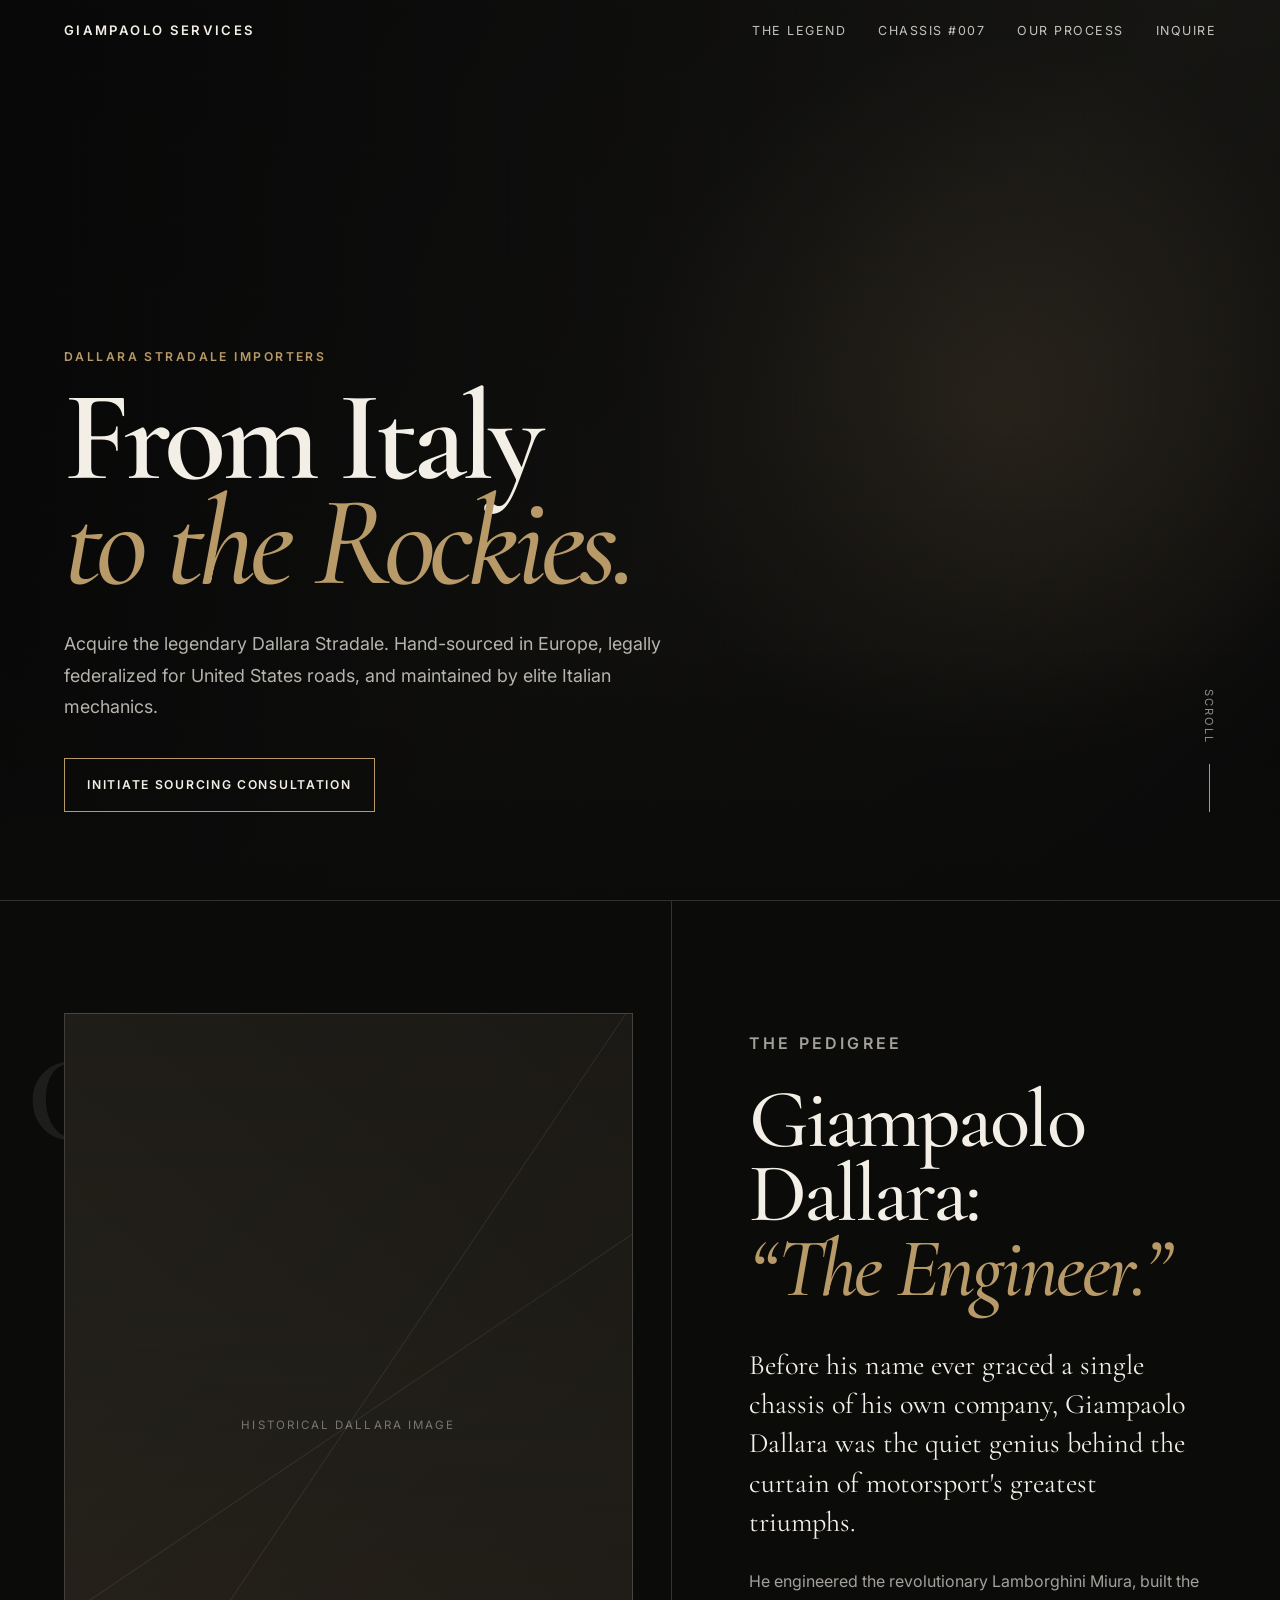
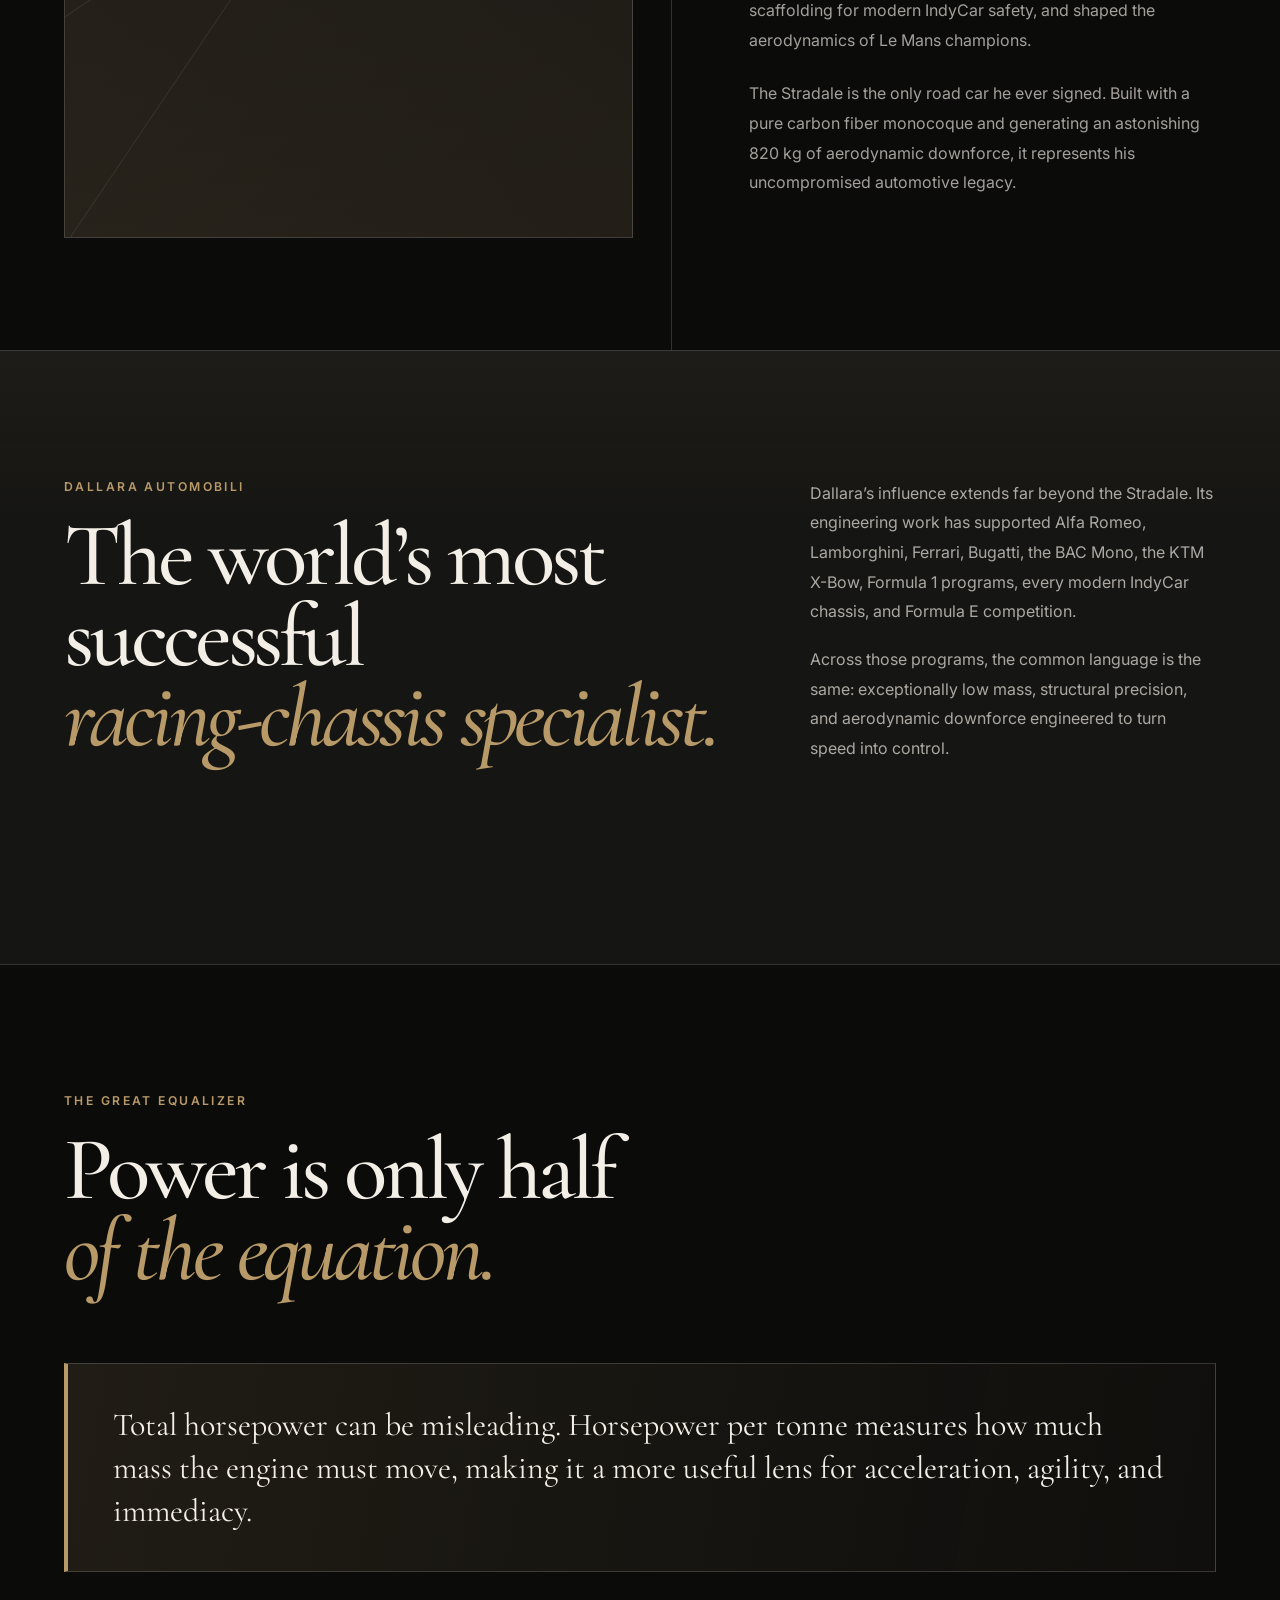
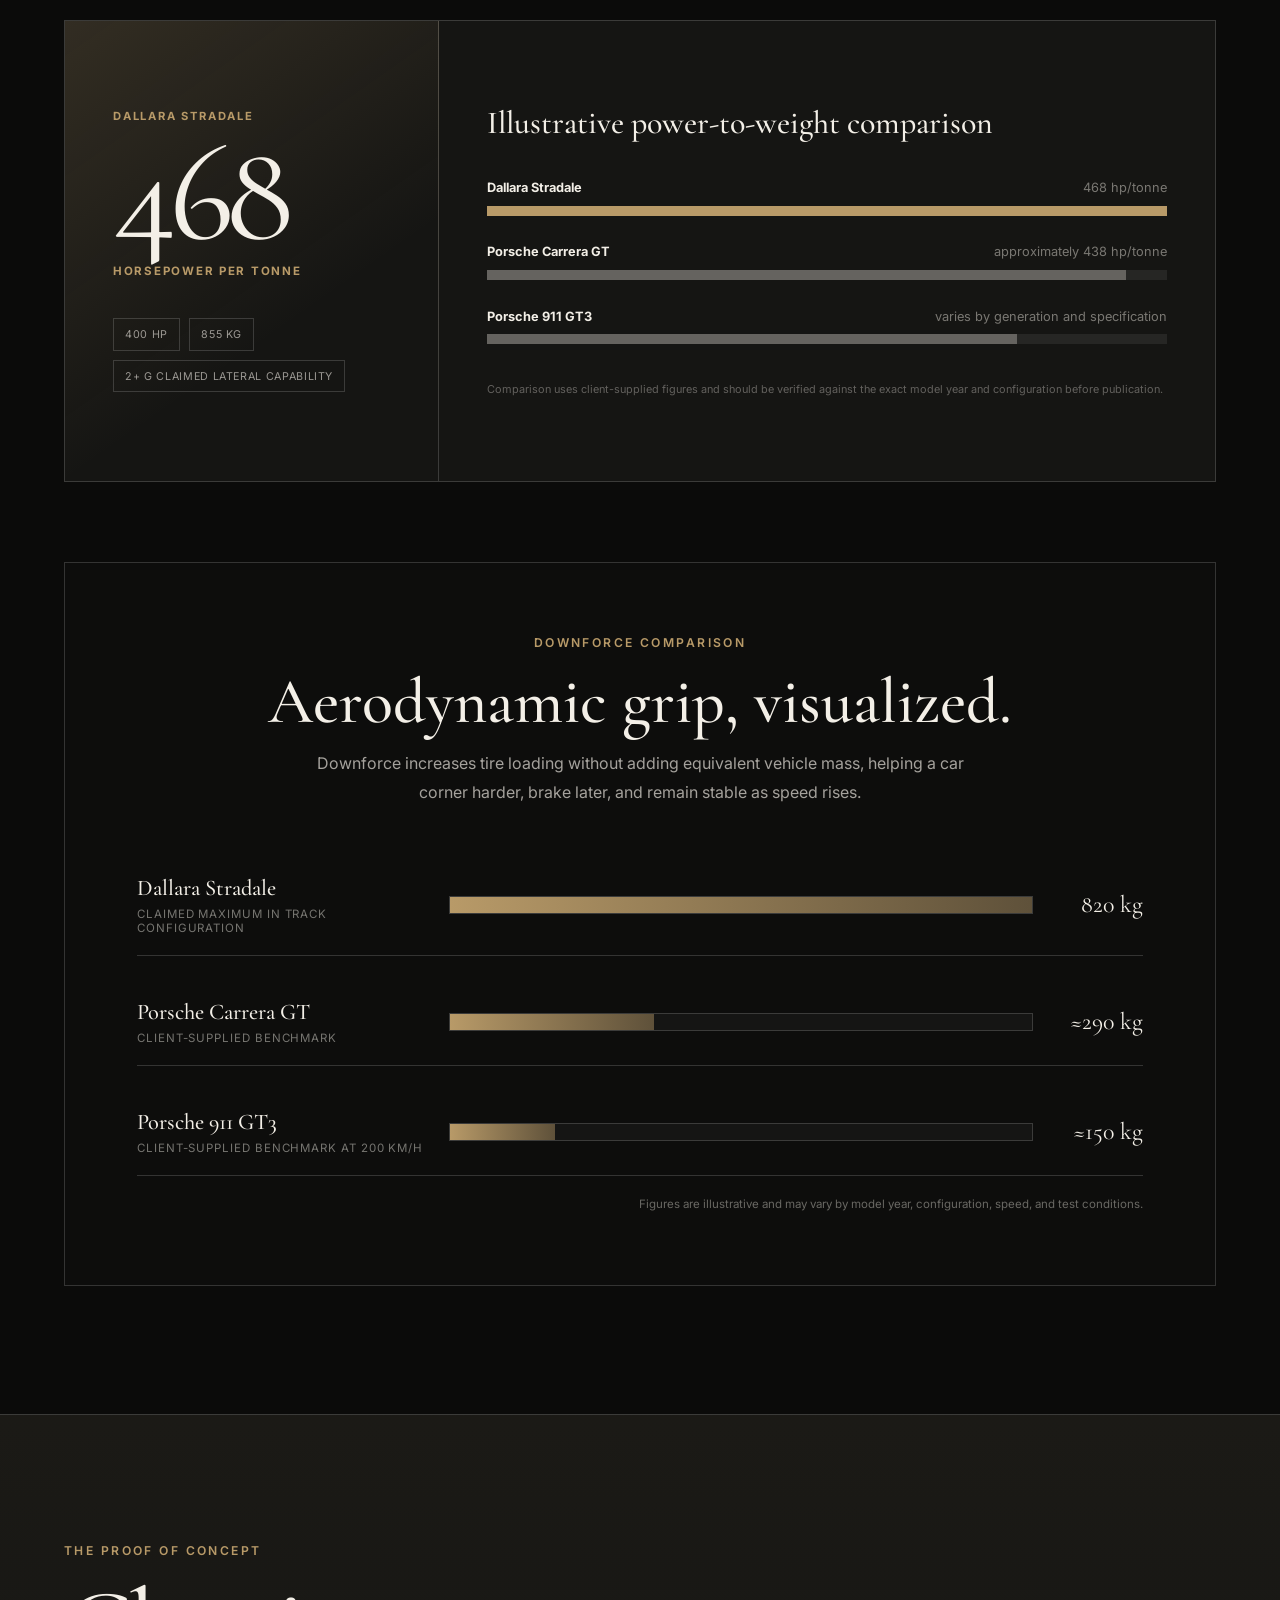
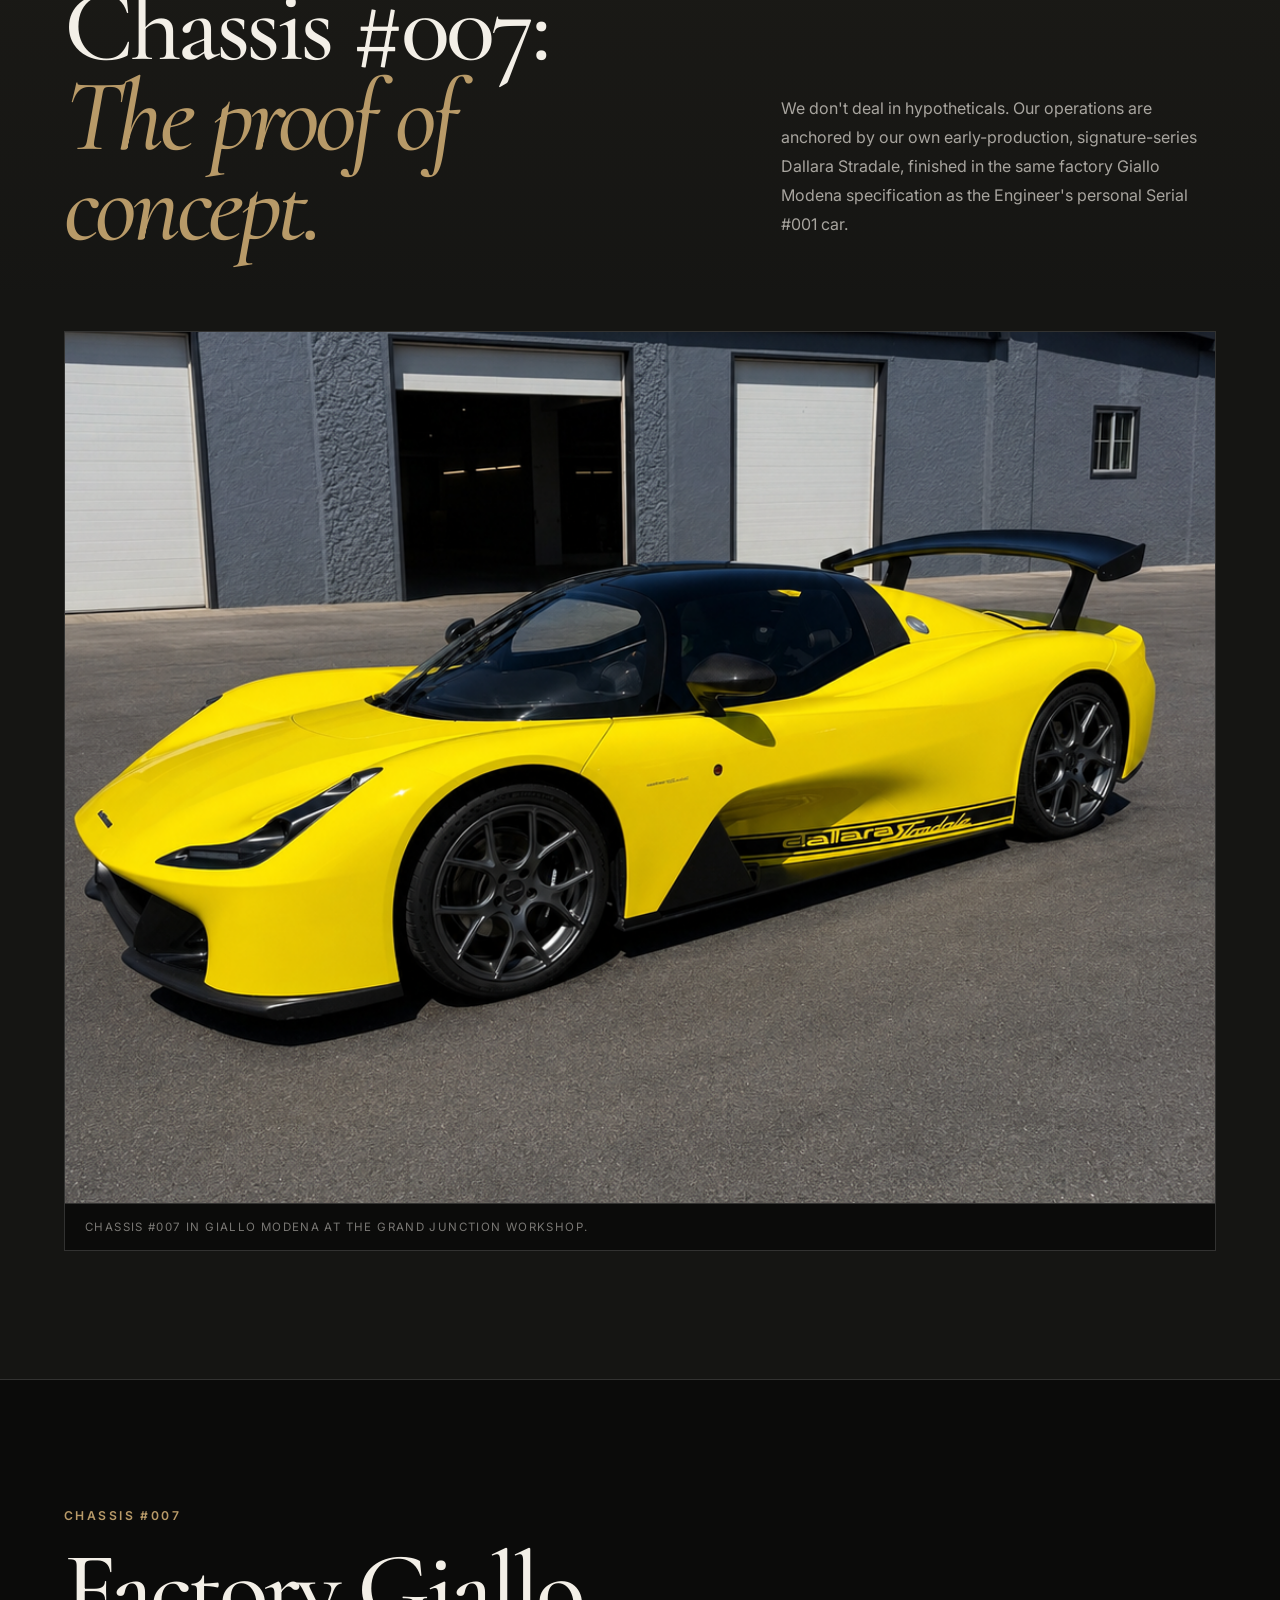
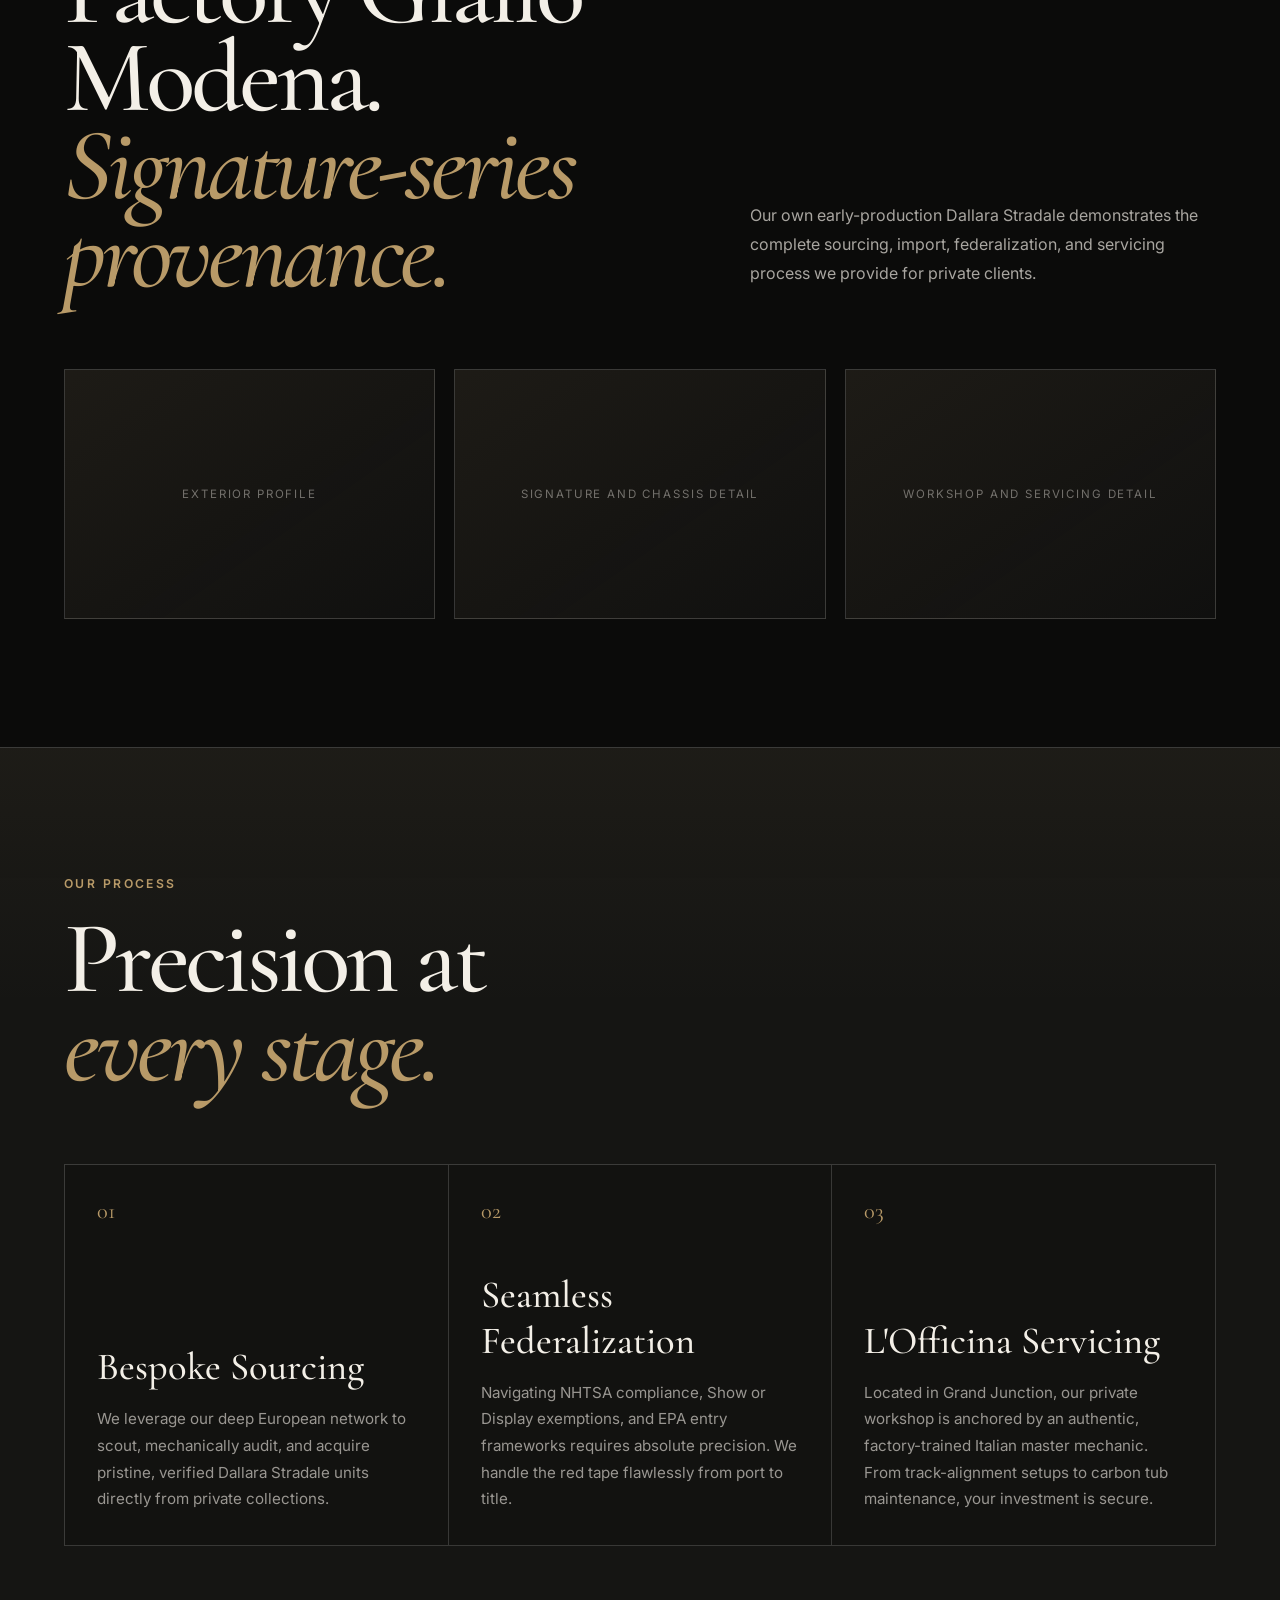
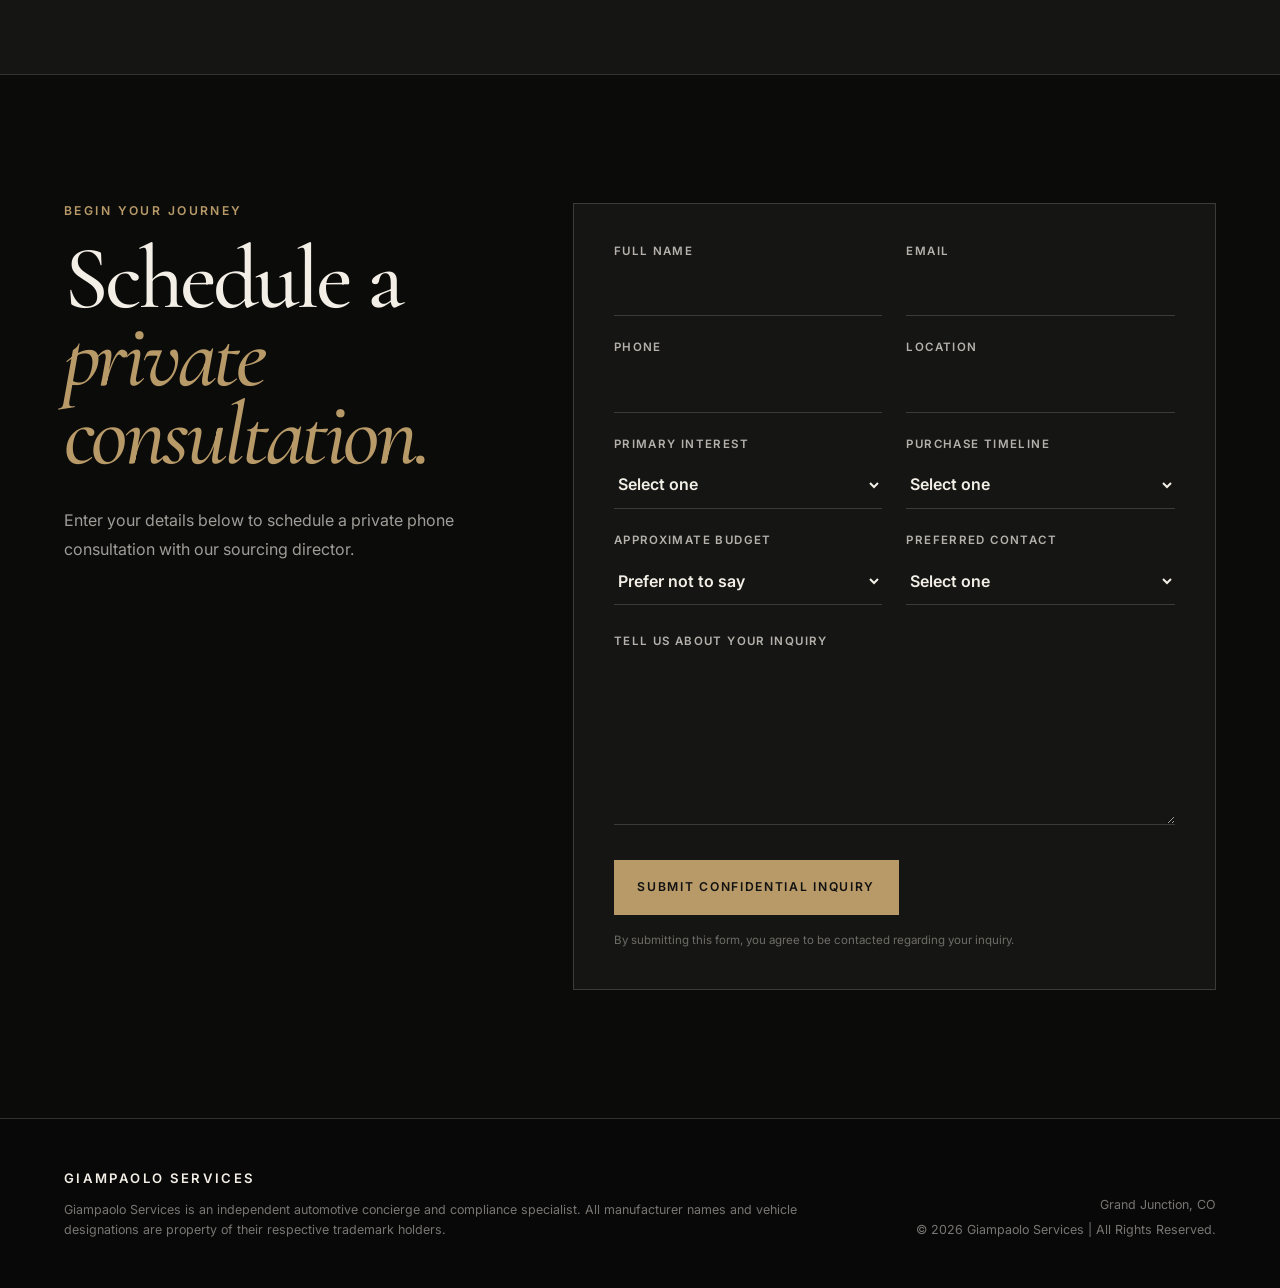
==== commit 831ee5d3: "updated language and formatting" ====
--- a/index.html
+++ b/index.html
@@ -4,10 +4,10 @@
   <meta charset="UTF-8">
   <meta name="viewport" content="width=device-width, initial-scale=1.0">
 
-  <title>Dallara USA</title>
+  <title>Giampaolo Services</title>
   <meta
     name="description"
-    content="Independent sourcing and acquisition services for exceptional Dallara vehicles."
+    content="Independent sourcing, federalization, and specialist servicing for Dallara Stradale vehicles."
   >
 
   <link rel="preconnect" href="https://fonts.googleapis.com">
@@ -23,7 +23,7 @@
 <body>
   <header class="site-header">
     <a class="brand" href="#top" aria-label="Dallara USA home">
-      DALLARA USA
+      GIAMPAOLO SERVICES
     </a>
 
     <button
@@ -48,17 +48,17 @@
       <div class="hero-overlay"></div>
 
       <div class="hero-content">
-        <p class="eyebrow">Grand Junction, Colorado</p>
+        <p class="eyebrow">Dallara Stradale Importers</p>
 
         <h1 id="hero-title">
-          The Signed
-          <span>Masterpiece.</span>
+          From Italy
+          <span>to the Rockies.</span>
         </h1>
 
         <p class="hero-copy">
           Acquire the legendary Dallara Stradale. Hand-sourced in Europe,
-          legally federalized for United States roads, and maintained by
-          elite Italian hands.
+          legally federalized for United States roads, and maintained by elite
+          Italian mechanics.
         </p>
 
         <a class="primary-button" href="#inquire">
@@ -74,7 +74,6 @@
     <section id="legend" class="pedigree-section">
       <div class="pedigree-visual" aria-hidden="true">
         <div class="pedigree-number">01</div>
-
         <div class="pedigree-image-placeholder">
           <span>Historical Dallara image</span>
         </div>
@@ -82,265 +81,237 @@
 
       <div class="pedigree-content">
         <p class="eyebrow">The Pedigree</p>
-
         <h2>
           Giampaolo Dallara:
-          <span>The Engineer.</span>
+          <span>“The Engineer.”</span>
         </h2>
-
         <p class="lead-copy">
           Before his name ever graced a single chassis of his own company,
           Giampaolo Dallara was the quiet genius behind the curtain of
-          motorsport’s greatest triumphs.
-        </p>
-
+          motorsport's greatest triumphs.
+        </p>
         <p>
-          He engineered the revolutionary Lamborghini Miura, helped shape
-          modern IndyCar safety, and influenced the aerodynamics of machines
-          built for the world’s most demanding circuits.
-        </p>
-
+          He engineered the revolutionary Lamborghini Miura, built the
+          scaffolding for modern IndyCar safety, and shaped the aerodynamics
+          of Le Mans champions.
+        </p>
         <p>
-          The Stradale is the purest road-going expression of that legacy:
-          a lightweight carbon-fiber machine created around balance,
-          response, and the sensation of driving.
-        </p>
-
-        <div class="pedigree-quote">
-          <span class="quote-mark">“</span>
+          The Stradale is the only road car he ever signed. Built with a pure
+          carbon fiber monocoque and generating an astonishing 820 kg of
+          aerodynamic downforce, it represents his uncompromised automotive
+          legacy.
+        </p>
+      </div>
+    </section>
+
+    <section class="heritage-section" aria-labelledby="heritage-title">
+      <div class="content-shell">
+        <div class="editorial-heading heritage-heading-clean">
+          <div>
+            <p class="eyebrow">Dallara Automobili</p>
+            <h2 id="heritage-title">The world’s most successful<br><span>racing-chassis specialist.</span></h2>
+          </div>
+          <div class="heritage-summary">
+            <p>
+              Dallara’s influence extends far beyond the Stradale. Its engineering
+              work has supported Alfa Romeo, Lamborghini, Ferrari, Bugatti, the BAC
+              Mono, the KTM X-Bow, Formula 1 programs, every modern IndyCar chassis,
+              and Formula E competition.
+            </p>
+            <p>
+              Across those programs, the common language is the same: exceptionally
+              low mass, structural precision, and aerodynamic downforce engineered
+              to turn speed into control.
+            </p>
+          </div>
+        </div>
+      </div>
+    </section>
+
+    <section class="science-section" aria-labelledby="science-title">
+      <div class="content-shell">
+        <div class="editorial-heading science-heading-clean">
+          <div>
+            <p class="eyebrow">The Great Equalizer</p>
+            <h2 id="science-title">Power is only half<br><span>of the equation.</span></h2>
+          </div>
+        </div>
+
+        <aside class="performance-callout performance-callout-wide">
           <p>
-            The only road car to carry the full weight of the Dallara name.
+            Total horsepower can be misleading. Horsepower per tonne measures how
+            much mass the engine must move, making it a more useful lens for
+            acceleration, agility, and immediacy.
           </p>
-        </div>
-      </div>
-    </section>
-
-    <section class="stradale-section" aria-labelledby="stradale-title">
+        </aside>
+
+        <div class="comparison-layout comparison-layout-clean">
+          <article class="hero-stat">
+            <p class="section-label">Dallara Stradale</p>
+            <div class="hero-stat-number">468</div>
+            <p class="hero-stat-unit">horsepower per tonne</p>
+            <div class="stat-tags">
+              <span>400 hp</span>
+              <span>855 kg</span>
+              <span>2+ g claimed lateral capability</span>
+            </div>
+          </article>
+
+          <div class="comparison-chart">
+            <h3>Illustrative power-to-weight comparison</h3>
+            <div class="comparison-row featured">
+              <div class="comparison-name"><strong>Dallara Stradale</strong><span>468 hp/tonne</span></div>
+              <div class="comparison-track"><i style="width:100%"></i></div>
+            </div>
+            <div class="comparison-row">
+              <div class="comparison-name"><strong>Porsche Carrera GT</strong><span>approximately 438 hp/tonne</span></div>
+              <div class="comparison-track"><i style="width:94%"></i></div>
+            </div>
+            <div class="comparison-row">
+              <div class="comparison-name"><strong>Porsche 911 GT3</strong><span>varies by generation and specification</span></div>
+              <div class="comparison-track"><i style="width:78%"></i></div>
+            </div>
+            <p class="data-note">Comparison uses client-supplied figures and should be verified against the exact model year and configuration before publication.</p>
+          </div>
+        </div>
+
+        <div class="downforce-comparison" aria-labelledby="downforce-comparison-title">
+          <div class="downforce-comparison-copy">
+            <p class="eyebrow">Downforce Comparison</p>
+            <h3 id="downforce-comparison-title">Aerodynamic grip, visualized.</h3>
+            <p>
+              Downforce increases tire loading without adding equivalent vehicle
+              mass, helping a car corner harder, brake later, and remain stable as
+              speed rises.
+            </p>
+          </div>
+
+          <div class="downforce-bars" role="img" aria-label="Illustrative downforce comparison">
+            <div class="downforce-row featured-downforce">
+              <div class="downforce-label">
+                <strong>Dallara Stradale</strong>
+                <span>Claimed maximum in track configuration</span>
+              </div>
+              <div class="downforce-track"><div class="downforce-fill" style="--bar:100%"></div></div>
+              <div class="downforce-value">820 kg</div>
+            </div>
+            <div class="downforce-row">
+              <div class="downforce-label">
+                <strong>Porsche Carrera GT</strong>
+                <span>Client-supplied benchmark</span>
+              </div>
+              <div class="downforce-track"><div class="downforce-fill" style="--bar:35%"></div></div>
+              <div class="downforce-value">≈290 kg</div>
+            </div>
+            <div class="downforce-row">
+              <div class="downforce-label">
+                <strong>Porsche 911 GT3</strong>
+                <span>Client-supplied benchmark at 200 km/h</span>
+              </div>
+              <div class="downforce-track"><div class="downforce-fill" style="--bar:18%"></div></div>
+              <div class="downforce-value">≈150 kg</div>
+            </div>
+          </div>
+          <p class="comparison-note">Figures are illustrative and may vary by model year, configuration, speed, and test conditions.</p>
+        </div>
+      </div>
+    </section>
+
+<section class="stradale-section" aria-labelledby="proof-title">
       <div class="stradale-intro">
-        <p class="eyebrow">The Stradale</p>
-
-        <h2 id="stradale-title">
-          Built around
-          <span>the driver.</span>
-        </h2>
-
+        <div>
+          <p class="eyebrow">The Proof of Concept</p>
+          <h2 id="proof-title">
+            Chassis #007:
+            <span>The proof of concept.</span>
+          </h2>
+        </div>
         <p>
-          The Dallara Stradale strips the road-car experience back to its
-          essentials: low mass, immediate response, and aerodynamic performance
-          shaped by decades of competition engineering.
-        </p>
-      </div>
-
-      <div class="spec-grid" aria-label="Vehicle specifications">
-        <article class="spec-card">
-          <p class="spec-value">855</p>
-          <p class="spec-unit">kg</p>
-          <p class="spec-label">Dry weight</p>
-        </article>
-
-        <article class="spec-card">
-          <p class="spec-value">400</p>
-          <p class="spec-unit">hp</p>
-          <p class="spec-label">Turbocharged power</p>
-        </article>
-
-        <article class="spec-card">
-          <p class="spec-value">2.3</p>
-          <p class="spec-unit">sec</p>
-          <p class="spec-label">0–100 km/h</p>
-        </article>
-
-        <article class="spec-card">
-          <p class="spec-value">820</p>
-          <p class="spec-unit">kg</p>
-          <p class="spec-label">Maximum downforce</p>
-        </article>
-      </div>
-
-      <div class="stradale-visual">
-        <div class="stradale-image-placeholder">
-          <span>Dallara Stradale side-profile image</span>
-        </div>
-
-        <div class="stradale-caption">
-          <p>Carbon-fiber monocoque</p>
-          <p>Race-derived aerodynamics</p>
-          <p>Open-cockpit architecture</p>
-        </div>
-      </div>
+          We don't deal in hypotheticals. Our operations are anchored by our
+          own early-production, signature-series Dallara Stradale, finished in
+          the same factory Giallo Modena specification as the Engineer's
+          personal Serial #001 car.
+        </p>
+      </div>
+      <figure class="stradale-visual stradale-photo-frame">
+        <img src="assets/images/chassis-007-clean.png" alt="Yellow Dallara Stradale Chassis #007 outside the Grand Junction workshop">
+        <figcaption>Chassis #007 in Giallo Modena at the Grand Junction workshop.</figcaption>
+      </figure>
     </section>
 
     <section id="chassis" class="chassis-section" aria-labelledby="chassis-title">
       <div class="chassis-heading">
         <div>
-          <p class="eyebrow">The Offering</p>
+          <p class="eyebrow">Chassis #007</p>
           <h2 id="chassis-title">
-            Chassis
-            <span>#007.</span>
+            Factory Giallo Modena.
+            <span>Signature-series provenance.</span>
           </h2>
         </div>
-
         <p class="chassis-intro">
-          A singular Dallara Stradale presented for discerning acquisition.
-          Imported, federalized, and prepared for ownership in the United States.
-        </p>
-      </div>
-
-      <div class="chassis-showcase">
-        <div class="chassis-main-visual">
-          <div class="chassis-image-placeholder">
-            <span>Primary Chassis #007 image</span>
-          </div>
-
-          <div class="chassis-badge">
-            <span>Available</span>
-          </div>
-        </div>
-
-        <aside class="chassis-summary">
-          <p class="summary-kicker">Vehicle profile</p>
-
-          <dl class="vehicle-details">
-            <div>
-              <dt>Model</dt>
-              <dd>Dallara Stradale</dd>
-            </div>
-
-            <div>
-              <dt>Chassis</dt>
-              <dd>#007</dd>
-            </div>
-
-            <div>
-              <dt>Location</dt>
-              <dd>Grand Junction, Colorado</dd>
-            </div>
-
-            <div>
-              <dt>Status</dt>
-              <dd>Imported & federalized</dd>
-            </div>
-
-            <div>
-              <dt>Configuration</dt>
-              <dd>Open-cockpit road specification</dd>
-            </div>
-
-            <div>
-              <dt>Documentation</dt>
-              <dd>Available upon qualified inquiry</dd>
-            </div>
-          </dl>
-
-          <a class="primary-button chassis-button" href="#inquire">
-            Request the complete dossier
-          </a>
-        </aside>
-      </div>
-
+          Our own early-production Dallara Stradale demonstrates the complete
+          sourcing, import, federalization, and servicing process we provide
+          for private clients.
+        </p>
+      </div>
       <div class="chassis-gallery">
-        <div class="gallery-placeholder">
-          <span>Interior detail</span>
-        </div>
-
-        <div class="gallery-placeholder">
-          <span>Signature or chassis plate</span>
-        </div>
-
-        <div class="gallery-placeholder">
-          <span>Rear three-quarter view</span>
-        </div>
-      </div>
-
-      <div class="ownership-note">
-        <p class="eyebrow">Private Acquisition</p>
-        <p>
-          Detailed records, condition information, pricing, and inspection
-          materials are reserved for qualified prospective buyers.
-        </p>
-      </div>
-    </section>
+        <div class="gallery-placeholder"><span>Exterior profile</span></div>
+        <div class="gallery-placeholder"><span>Signature and chassis detail</span></div>
+        <div class="gallery-placeholder"><span>Workshop and servicing detail</span></div>
+      </div>
+    </section>
+
     <section id="process" class="process-section" aria-labelledby="process-title">
       <div class="process-heading">
         <div>
           <p class="eyebrow">Our Process</p>
-
           <h2 id="process-title">
-            From Europe
-            <span>to your garage.</span>
+            Precision at
+            <span>every stage.</span>
           </h2>
         </div>
-
-        <p>
-          Every acquisition is managed as a complete engagement, from initial
-          sourcing through inspection, import coordination, federalization,
-          and final delivery.
-        </p>
-      </div>
-
-      <div class="process-grid">
+      </div>
+      <div class="process-grid process-grid-three">
         <article class="process-card">
           <p class="process-number">01</p>
-          <h3>Source</h3>
+          <h3>Bespoke Sourcing</h3>
           <p>
-            Define the ideal specification, identify qualified European
-            examples, and evaluate provenance, condition, and market fit.
+            We leverage our deep European network to scout, mechanically audit,
+            and acquire pristine, verified Dallara Stradale units directly from
+            private collections.
           </p>
         </article>
-
         <article class="process-card">
           <p class="process-number">02</p>
-          <h3>Acquire</h3>
+          <h3>Seamless Federalization</h3>
           <p>
-            Coordinate inspection, negotiate the transaction, review
-            documentation, and secure the vehicle on your behalf.
+            Navigating NHTSA compliance, Show or Display exemptions, and EPA
+            entry frameworks requires absolute precision. We handle the red
+            tape flawlessly from port to title.
           </p>
         </article>
-
         <article class="process-card">
           <p class="process-number">03</p>
-          <h3>Federalize</h3>
+          <h3>L'Officina Servicing</h3>
           <p>
-            Manage shipping, customs, compliance, testing, and required
-            modifications for lawful United States road use.
+            Located in Grand Junction, our private workshop is anchored by an
+            authentic, factory-trained Italian master mechanic. From
+            track-alignment setups to carbon tub maintenance, your investment
+            is secure.
           </p>
         </article>
-
-        <article class="process-card">
-          <p class="process-number">04</p>
-          <h3>Deliver</h3>
-          <p>
-            Complete final preparation, coordinate enclosed transport, and
-            provide a documented handoff to the new owner.
-          </p>
-        </article>
-      </div>
-
-      <div class="process-trust">
-        <p class="eyebrow">Concierge Acquisition</p>
-
-        <div>
-          <h3>One relationship. Every detail.</h3>
-          <p>
-            The objective is not simply to locate a car. It is to reduce risk,
-            preserve documentation, and make a complex international
-            acquisition feel controlled from beginning to end.
-          </p>
-        </div>
-      </div>
-    </section>
-    <section id="inquire" class="inquiry-section" aria-labelledby="inquiry-title">
+      </div>
+    </section>
+<section id="inquire" class="inquiry-section" aria-labelledby="inquiry-title">
       <div class="inquiry-intro">
-        <p class="eyebrow">Private Inquiry</p>
-
+        <p class="eyebrow">Begin Your Journey</p>
         <h2 id="inquiry-title">
-          Begin the
-          <span>conversation.</span>
+          Schedule a
+          <span>private consultation.</span>
         </h2>
-
         <p>
-          Share a few details about your interest, timeline, and preferred
-          contact method. Qualified inquiries will receive a private response.
+          Enter your details below to schedule a private phone consultation
+          with our sourcing director.
         </p>
       </div>
 
@@ -444,13 +415,16 @@
 
   <footer class="site-footer">
     <div>
-      <a class="brand" href="#top">DALLARA USA</a>
-      <p>Independent sourcing and acquisition services.</p>
+      <a class="brand" href="#top">GIAMPAOLO SERVICES</a>
+      <p>
+        Giampaolo Services is an independent automotive concierge and
+        compliance specialist. All manufacturer names and vehicle designations
+        are property of their respective trademark holders.
+      </p>
     </div>
-
     <div class="footer-meta">
-      <p>Grand Junction, Colorado</p>
-      <p>&copy; <span id="current-year"></span> Dallara USA</p>
+      <p>Grand Junction, CO</p>
+      <p>&copy; 2026 Giampaolo Services | All Rights Reserved.</p>
     </div>
   </footer>
 
--- a/css/styles.css
+++ b/css/styles.css
@@ -1275,3 +1275,301 @@
   opacity: 0.7;
   cursor: not-allowed;
 }
+
+.process-grid-three {
+  grid-template-columns: repeat(3, 1fr);
+}
+
+.site-footer > div:first-child {
+  max-width: 760px;
+}
+
+@media (max-width: 1000px) {
+  .process-grid-three {
+    grid-template-columns: 1fr;
+  }
+}
+
+
+/* BEGIN REBUILT CLIENT SECTIONS */
+.content-shell { width:min(1400px, 100%); margin:0 auto; }
+.heritage-section,.science-section { padding:8rem 5vw; border-top:1px solid var(--border); }
+.heritage-section { background:linear-gradient(180deg,rgba(184,154,104,.055),transparent 28%),var(--surface); }
+.science-section { background:var(--background); }
+.editorial-heading { display:grid; grid-template-columns:minmax(0,1.15fr) minmax(300px,.7fr); gap:5rem; align-items:end; margin-bottom:4.5rem; }
+.editorial-heading h2 { margin:0; font-family:var(--font-display); font-size:clamp(3.8rem,7vw,7.2rem); font-weight:500; line-height:.9; letter-spacing:-.045em; }
+.editorial-heading h2 span { color:var(--accent); font-style:italic; }
+.editorial-heading > p { margin:0 0 .5rem; color:rgba(243,239,231,.66); line-height:1.85; }
+.section-label { margin:0 0 1rem; color:var(--accent); font-size:.7rem; font-weight:700; letter-spacing:.16em; text-transform:uppercase; }
+.heritage-feature { display:grid; grid-template-columns:minmax(0,1.35fr) minmax(320px,.65fr); border:1px solid var(--border); background:#0d0d0c; }
+.heritage-art { min-height:520px; display:grid; place-items:center; padding:2.2rem; border-right:1px solid var(--border); background:radial-gradient(circle at 50% 48%,rgba(184,154,104,.13),transparent 44%); }
+.heritage-art img,.downforce-art img { display:block; width:100%; height:auto; }
+.heritage-copy { padding:2.6rem; align-self:center; }
+.program-list { border-top:1px solid var(--border); }
+.program-list div { padding:1.3rem 0; border-bottom:1px solid var(--border); }
+.program-list strong,.program-list span { display:block; }
+.program-list strong { margin-bottom:.4rem; font-family:var(--font-display); font-size:1.45rem; font-weight:500; }
+.program-list span { color:rgba(243,239,231,.55); font-size:.85rem; line-height:1.55; }
+.principle-cards { display:grid; grid-template-columns:repeat(2,1fr); gap:1.2rem; margin-top:1.2rem; }
+.principle-cards article { position:relative; min-height:330px; padding:2.5rem; border:1px solid var(--border); background:rgba(11,11,10,.4); }
+.card-number { position:absolute; top:1.5rem; right:1.7rem; color:rgba(184,154,104,.28); font-family:var(--font-display); font-size:4rem; }
+.principle-cards h3 { max-width:520px; margin:3.5rem 0 1rem; font-family:var(--font-display); font-size:clamp(2rem,3vw,3rem); font-weight:500; line-height:1.05; }
+.principle-cards article > p:last-child { max-width:620px; margin:0; color:rgba(243,239,231,.58); line-height:1.75; }
+.comparison-layout { display:grid; grid-template-columns:minmax(320px,.65fr) minmax(0,1.35fr); border:1px solid var(--border); background:var(--surface); }
+.hero-stat { min-height:460px; display:flex; flex-direction:column; justify-content:center; padding:3rem; border-right:1px solid var(--border); background:linear-gradient(145deg,rgba(184,154,104,.18),transparent 64%); }
+.hero-stat-number { font-family:var(--font-display); font-size:clamp(7rem,11vw,11rem); line-height:.78; letter-spacing:-.06em; }
+.hero-stat-unit { margin:1rem 0 0; color:var(--accent); font-size:.72rem; font-weight:700; letter-spacing:.15em; text-transform:uppercase; }
+.stat-tags { display:flex; flex-wrap:wrap; gap:.55rem; margin-top:2.5rem; }
+.stat-tags span { padding:.55rem .7rem; border:1px solid var(--border); color:rgba(243,239,231,.6); font-size:.67rem; letter-spacing:.06em; text-transform:uppercase; }
+.comparison-chart { display:flex; flex-direction:column; justify-content:center; padding:3rem; }
+.comparison-chart h3 { margin:0 0 2.4rem; font-family:var(--font-display); font-size:2rem; font-weight:500; }
+.comparison-row { margin-bottom:1.8rem; }
+.comparison-name { display:flex; justify-content:space-between; gap:1rem; margin-bottom:.65rem; font-size:.8rem; }
+.comparison-name span { color:rgba(243,239,231,.45); text-align:right; }
+.comparison-track { height:10px; background:rgba(255,255,255,.07); overflow:hidden; }
+.comparison-track i { display:block; height:100%; background:rgba(243,239,231,.3); }
+.comparison-row.featured .comparison-track i { background:var(--accent); }
+.data-note { margin:.5rem 0 0; color:rgba(243,239,231,.35); font-size:.68rem; line-height:1.6; }
+.downforce-layout { display:grid; grid-template-columns:minmax(0,1.15fr) minmax(340px,.85fr); margin-top:1.2rem; border:1px solid var(--border); background:#0d0d0c; }
+.downforce-art { min-height:560px; display:grid; place-items:center; padding:2.3rem; border-right:1px solid var(--border); background:radial-gradient(circle at 50% 52%,rgba(184,154,104,.1),transparent 44%); }
+.downforce-text { padding:3rem; align-self:center; }
+.downforce-text h3 { margin:0 0 1rem; font-family:var(--font-display); font-size:clamp(2.5rem,4vw,4rem); font-weight:500; line-height:1; }
+.downforce-text > p:not(.section-label) { margin:0; color:rgba(243,239,231,.6); line-height:1.8; }
+.benefit-list { list-style:none; margin:2rem 0 0; padding:0; border-top:1px solid var(--border); }
+.benefit-list li { display:grid; grid-template-columns:2rem 1fr; gap:1rem; padding:1.2rem 0; border-bottom:1px solid var(--border); }
+.benefit-list > li > span { color:var(--accent); font-family:var(--font-display); }
+.benefit-list strong { display:block; margin-bottom:.3rem; }
+.benefit-list p { margin:0; color:rgba(243,239,231,.5); font-size:.85rem; line-height:1.55; }
+.benchmark-cards { display:grid; grid-template-columns:repeat(3,1fr); margin-top:1.2rem; border:1px solid var(--border); }
+.benchmark-cards article { padding:2rem; border-right:1px solid var(--border); }
+.benchmark-cards article:last-child { border-right:0; }
+.benchmark-cards strong,.benchmark-cards span { display:block; }
+.benchmark-cards strong { color:var(--accent); font-family:var(--font-display); font-size:3rem; font-weight:500; }
+.benchmark-cards span { margin-top:.5rem; color:rgba(243,239,231,.5); font-size:.78rem; line-height:1.55; }
+@media(max-width:1000px){
+  .heritage-section,.science-section{padding:6rem 1.4rem}.editorial-heading{grid-template-columns:1fr;gap:2rem}.heritage-feature,.comparison-layout,.downforce-layout{grid-template-columns:1fr}.heritage-art,.hero-stat,.downforce-art{border-right:0;border-bottom:1px solid var(--border)}.principle-cards{grid-template-columns:1fr}.benchmark-cards{grid-template-columns:1fr}.benchmark-cards article{border-right:0;border-bottom:1px solid var(--border)}.benchmark-cards article:last-child{border-bottom:0}
+}
+@media(max-width:650px){
+  .editorial-heading h2{font-size:clamp(3.5rem,16vw,5rem)}.heritage-art,.downforce-art{min-height:auto;padding:1rem}.heritage-copy,.comparison-chart,.downforce-text,.hero-stat{padding:1.6rem}.principle-cards article{padding:1.7rem}.comparison-name{display:block}.comparison-name span{display:block;margin-top:.3rem;text-align:left}
+}
+/* END REBUILT CLIENT SECTIONS */
+
+
+.performance-callout {
+  max-width: 980px;
+  margin: 2.5rem auto 3.5rem;
+  padding: 1.75rem 2rem;
+  border-left: 3px solid var(--accent);
+  background: rgba(184, 154, 104, 0.08);
+}
+
+.performance-callout p {
+  margin: 0;
+  color: var(--text);
+  font-family: var(--font-display);
+  font-size: clamp(1.35rem, 2.2vw, 2rem);
+  line-height: 1.45;
+}
+
+.downforce-comparison {
+  padding: 7rem 5vw;
+  border-top: 1px solid var(--border);
+  background: var(--surface);
+}
+
+.downforce-comparison-copy {
+  max-width: 760px;
+  margin: 0 auto 3rem;
+  text-align: center;
+}
+
+.downforce-comparison-copy h3 {
+  margin: 0 0 1rem;
+  font-family: var(--font-display);
+  font-size: clamp(2.8rem, 5vw, 5rem);
+  font-weight: 500;
+  line-height: 0.95;
+}
+
+.downforce-comparison-copy > p:last-child {
+  margin: 0 auto;
+  max-width: 680px;
+  color: rgba(243, 239, 231, 0.66);
+  line-height: 1.8;
+}
+
+.downforce-bars {
+  max-width: 1100px;
+  margin: 0 auto;
+  display: grid;
+  gap: 1.4rem;
+}
+
+.downforce-row {
+  display: grid;
+  grid-template-columns: minmax(220px, 0.9fr) minmax(240px, 1.8fr) 90px;
+  gap: 1.25rem;
+  align-items: center;
+  padding: 1.25rem 0;
+  border-bottom: 1px solid var(--border);
+}
+
+.downforce-label {
+  display: grid;
+  gap: 0.35rem;
+}
+
+.downforce-label strong {
+  font-family: var(--font-display);
+  font-size: 1.4rem;
+  font-weight: 500;
+}
+
+.downforce-label span {
+  color: rgba(243, 239, 231, 0.46);
+  font-size: 0.72rem;
+  letter-spacing: 0.08em;
+  text-transform: uppercase;
+}
+
+.downforce-track {
+  height: 18px;
+  overflow: hidden;
+  border: 1px solid var(--border);
+  background: rgba(255, 255, 255, 0.03);
+}
+
+.downforce-fill {
+  width: var(--bar);
+  height: 100%;
+  background: linear-gradient(90deg, var(--accent), rgba(184, 154, 104, 0.45));
+}
+
+.downforce-value {
+  color: var(--text);
+  font-family: var(--font-display);
+  font-size: 1.5rem;
+  text-align: right;
+}
+
+.comparison-note {
+  max-width: 1100px;
+  margin: 1.2rem auto 0;
+  color: rgba(243, 239, 231, 0.4);
+  font-size: 0.72rem;
+  line-height: 1.6;
+  text-align: right;
+}
+
+@media (max-width: 760px) {
+  .downforce-comparison {
+    padding: 5rem 1.4rem;
+  }
+
+  .downforce-row {
+    grid-template-columns: 1fr;
+    gap: 0.7rem;
+  }
+
+  .downforce-value,
+  .comparison-note {
+    text-align: left;
+  }
+
+  .performance-callout {
+    margin: 2rem 1.4rem 3rem;
+    padding: 1.4rem;
+  }
+}
+
+
+/* Final corrected editorial sections */
+.heritage-heading-clean,
+.science-heading-clean {
+  align-items: start;
+}
+
+.heritage-summary {
+  display: grid;
+  gap: 1.15rem;
+  max-width: 680px;
+}
+
+.heritage-summary p {
+  margin: 0;
+  color: rgba(243, 239, 231, 0.68);
+  font-size: 1rem;
+  line-height: 1.85;
+}
+
+.performance-callout-wide {
+  max-width: 1400px;
+  margin: 0 auto 3rem;
+  padding: 2.4rem 2.8rem;
+  border: 1px solid var(--border);
+  border-left: 4px solid var(--accent);
+  background: linear-gradient(100deg, rgba(184,154,104,.12), rgba(184,154,104,.025));
+}
+
+.performance-callout-wide p {
+  max-width: 1050px;
+  margin: 0;
+  color: var(--text);
+  font-family: var(--font-display);
+  font-size: clamp(1.55rem, 2.5vw, 2.5rem);
+  line-height: 1.35;
+}
+
+.comparison-layout-clean {
+  margin-bottom: 5rem;
+}
+
+.science-section .downforce-comparison {
+  padding: 4.5rem;
+  border: 1px solid var(--border);
+  background: #0d0d0c;
+}
+
+.featured-downforce .downforce-fill {
+  box-shadow: 0 0 28px rgba(184,154,104,.18);
+}
+
+.stradale-photo-frame {
+  margin: 0 auto;
+  max-width: 1400px;
+  overflow: hidden;
+  border: 1px solid var(--border);
+  background: #0b0b0a;
+}
+
+.stradale-photo-frame img {
+  display: block;
+  width: 100%;
+  height: clamp(520px, 68vw, 900px);
+  object-fit: cover;
+  object-position: center 52%;
+}
+
+.stradale-photo-frame figcaption {
+  padding: 1rem 1.25rem;
+  border-top: 1px solid var(--border);
+  color: rgba(243,239,231,.48);
+  font-size: .72rem;
+  letter-spacing: .12em;
+  text-transform: uppercase;
+}
+
+@media (max-width: 760px) {
+  .performance-callout-wide {
+    padding: 1.5rem;
+  }
+
+  .science-section .downforce-comparison {
+    padding: 2rem 1.25rem;
+  }
+
+  .stradale-photo-frame img {
+    height: 520px;
+    object-position: center center;
+  }
+}
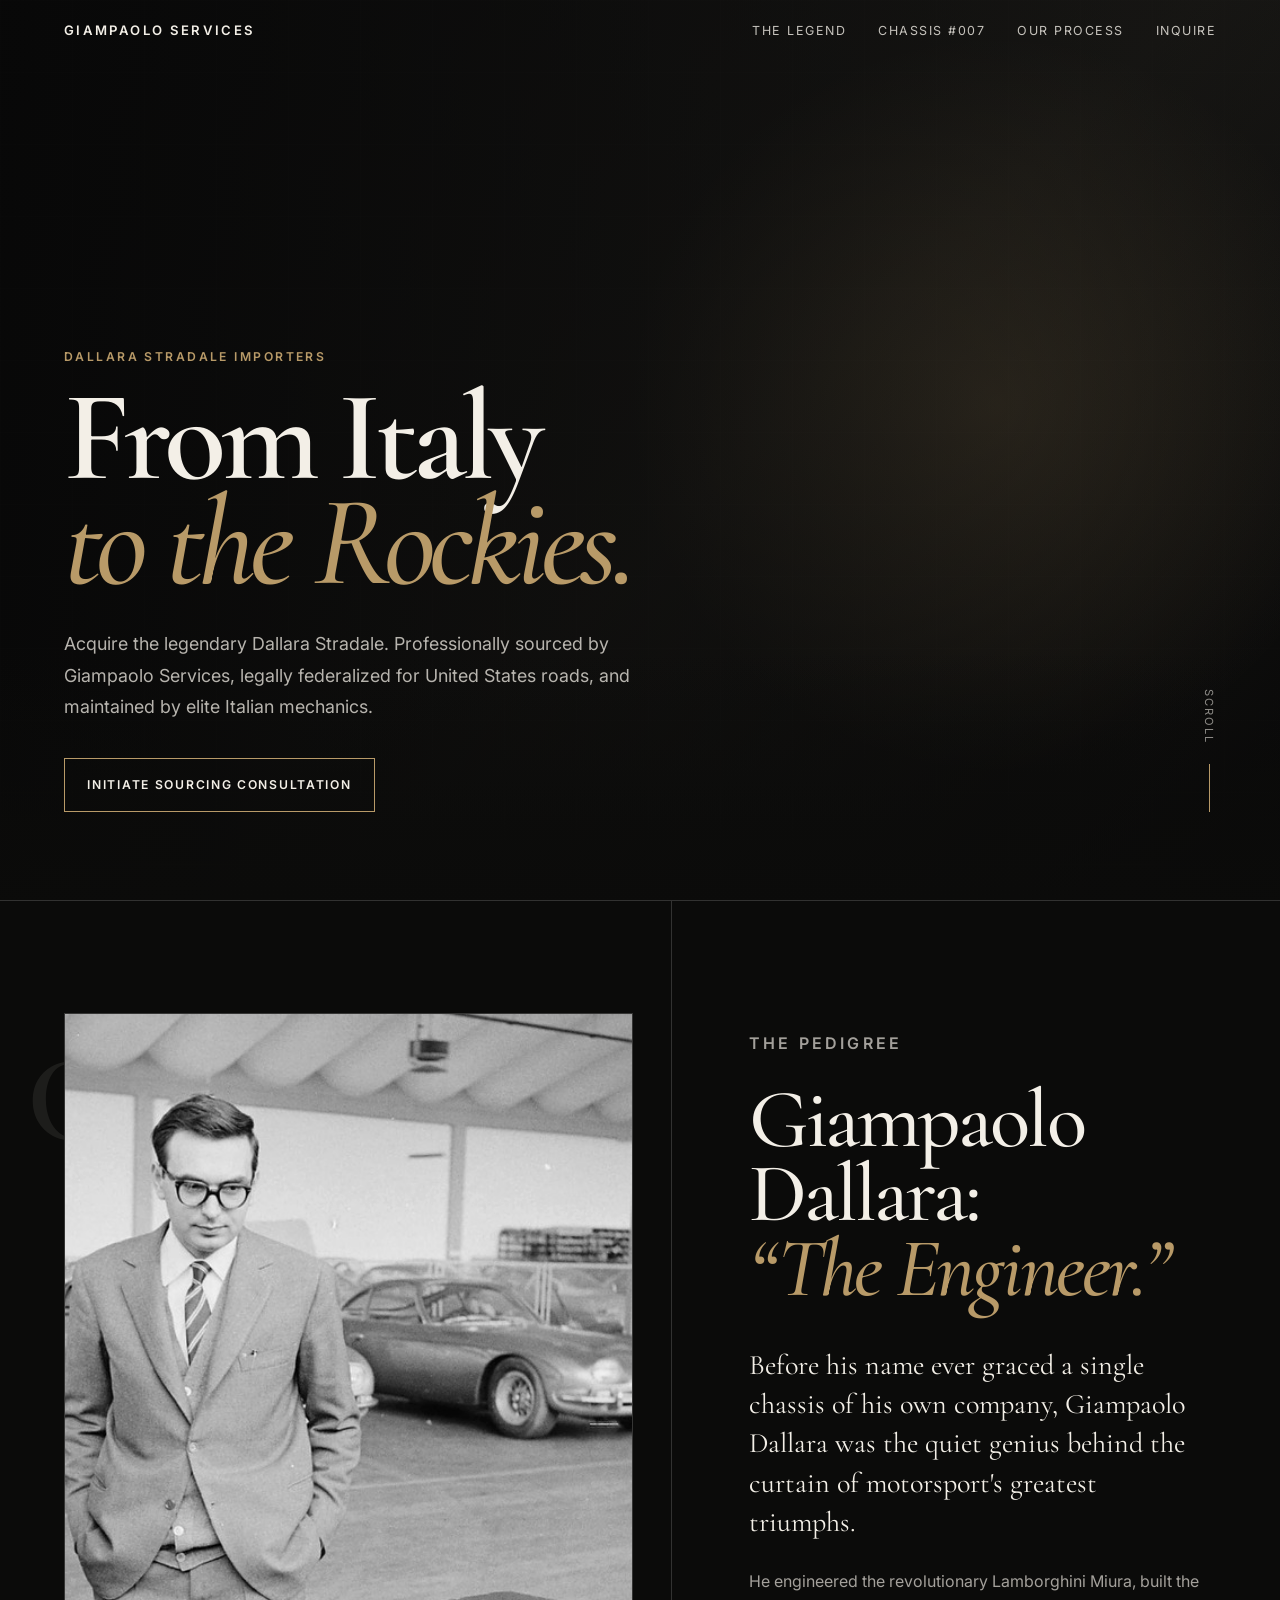
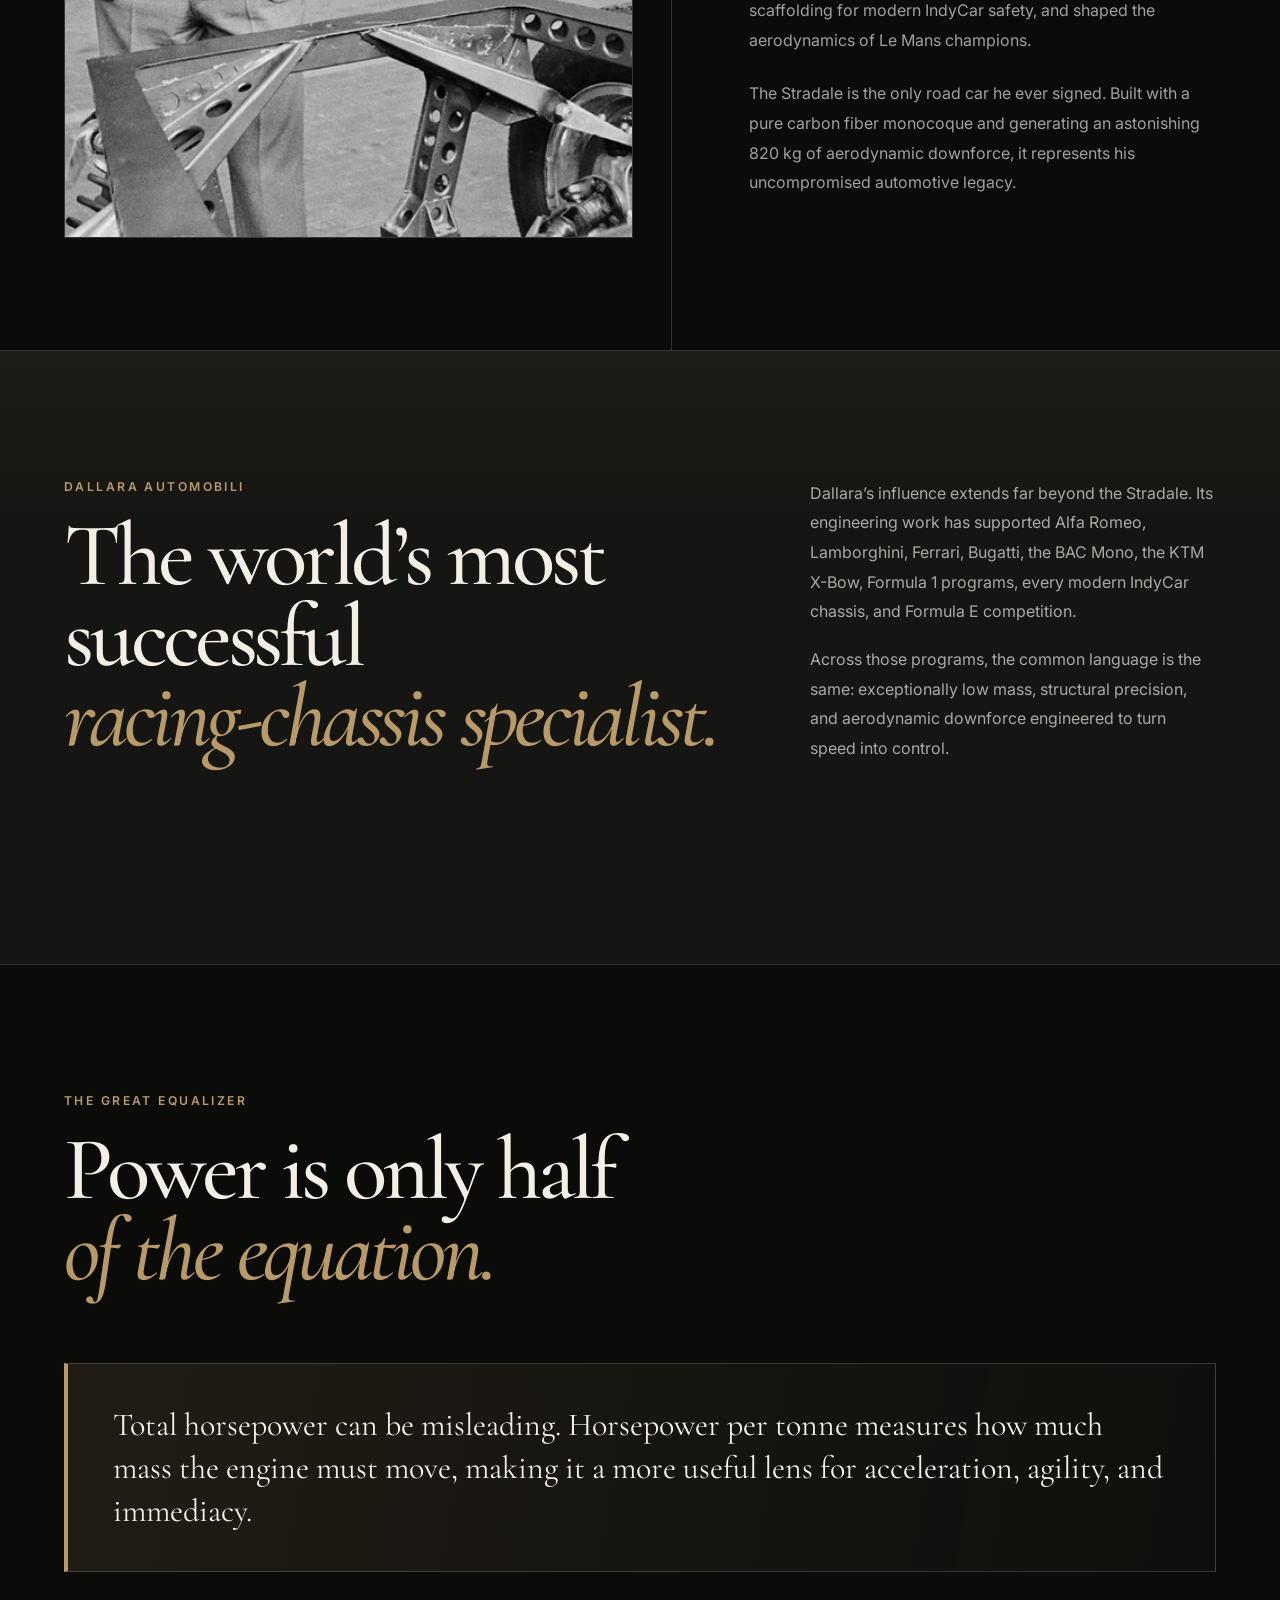
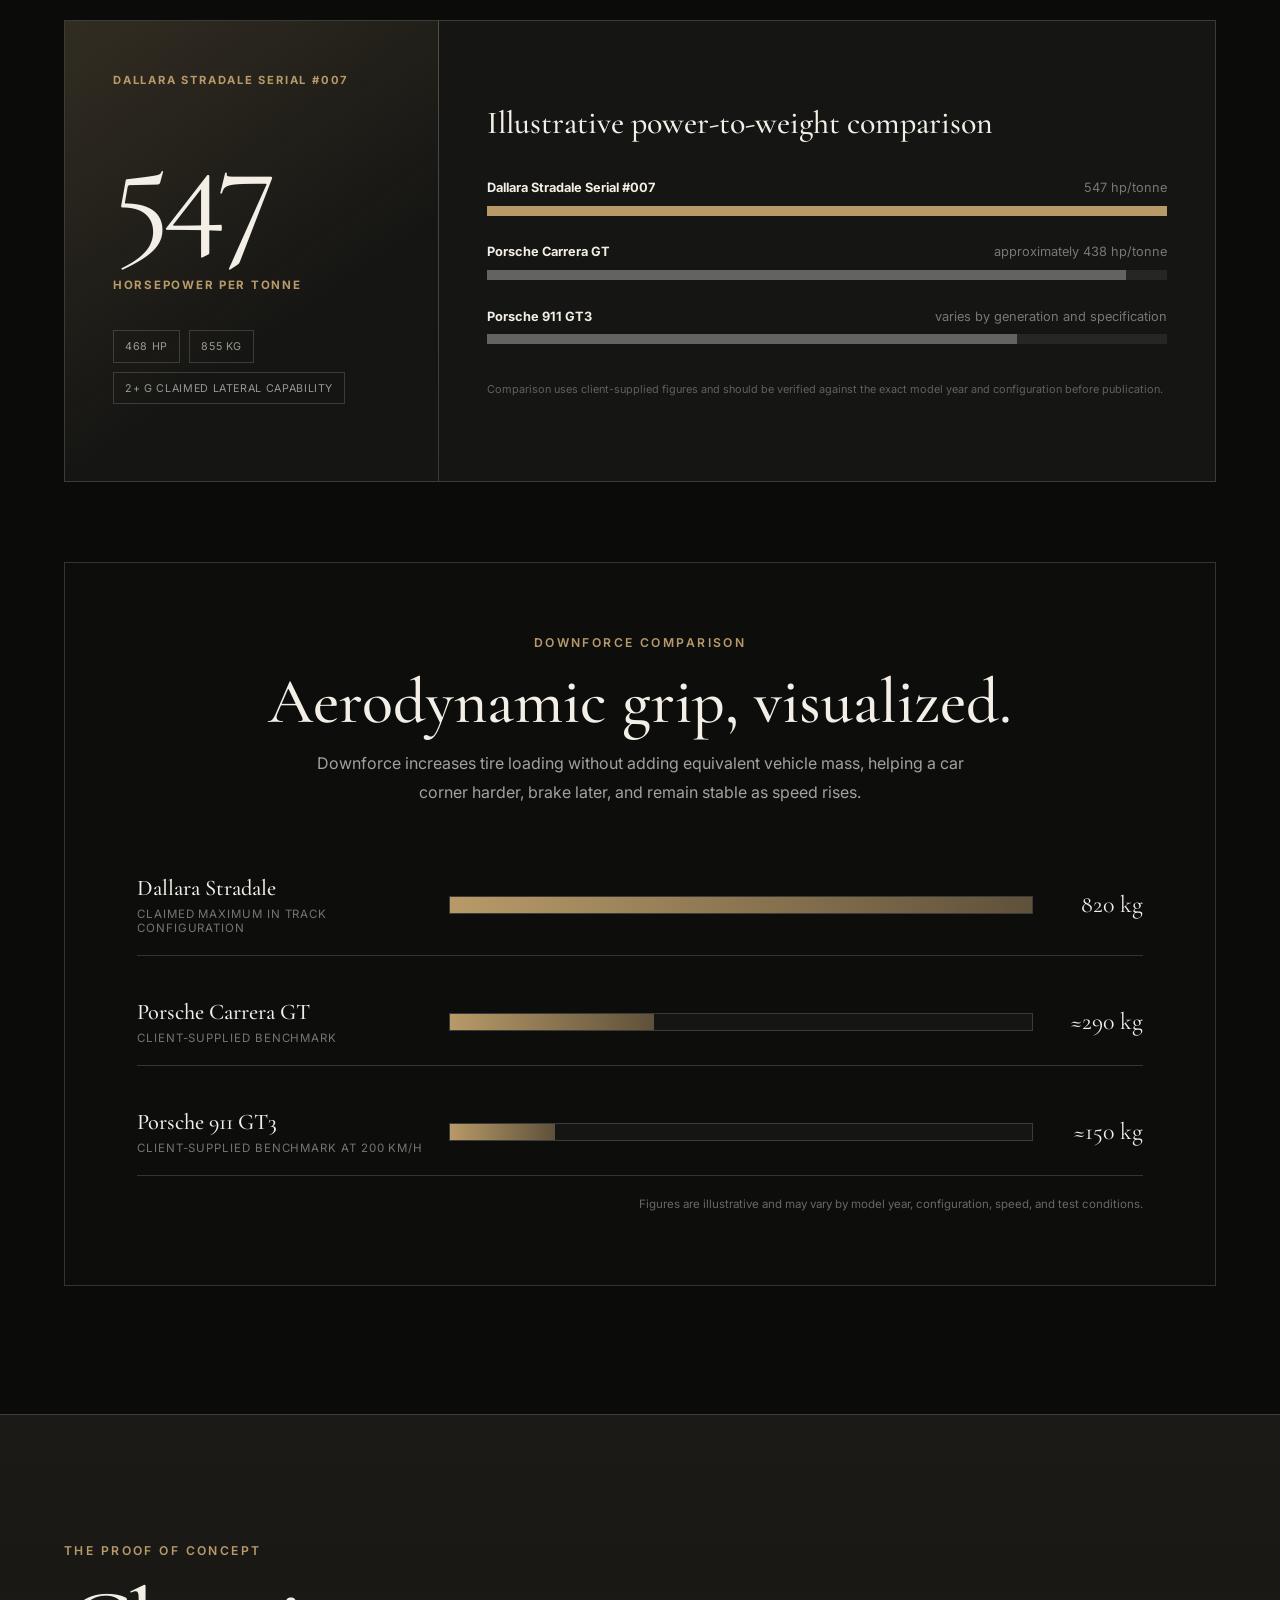
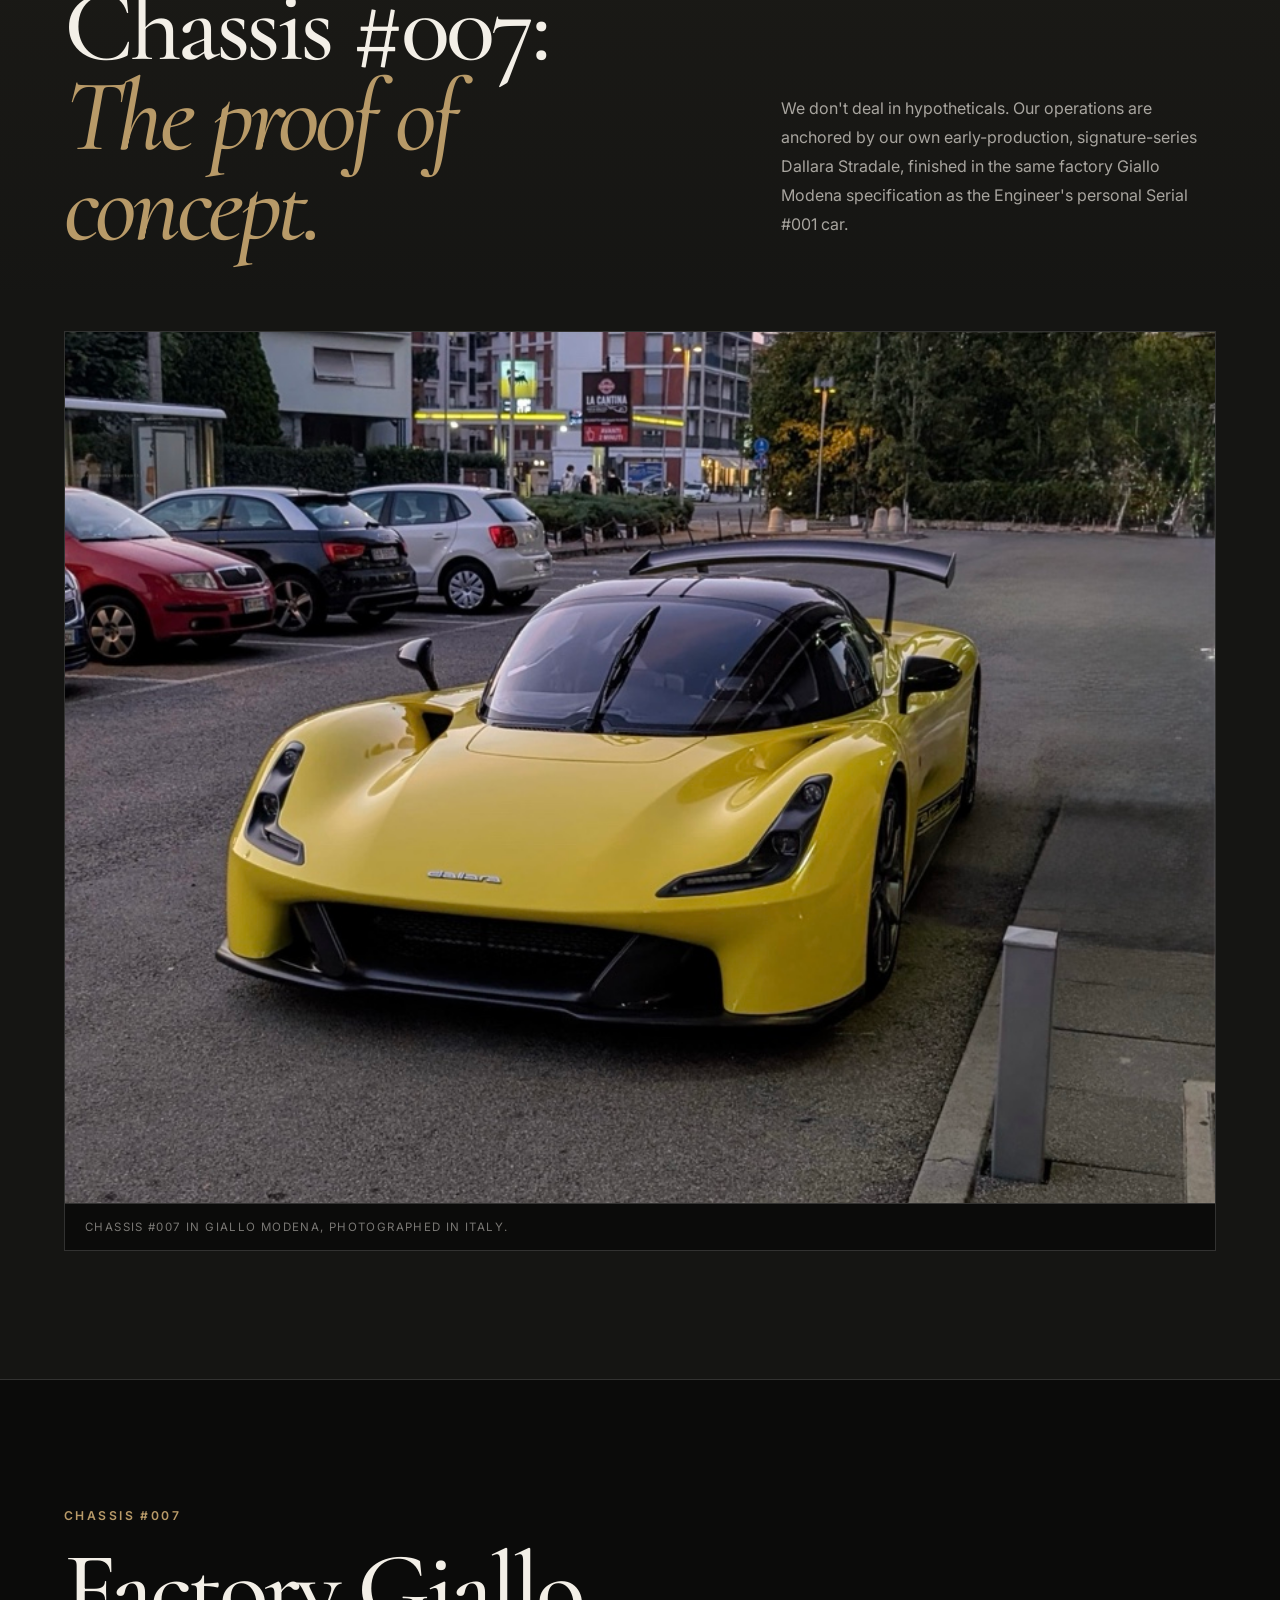
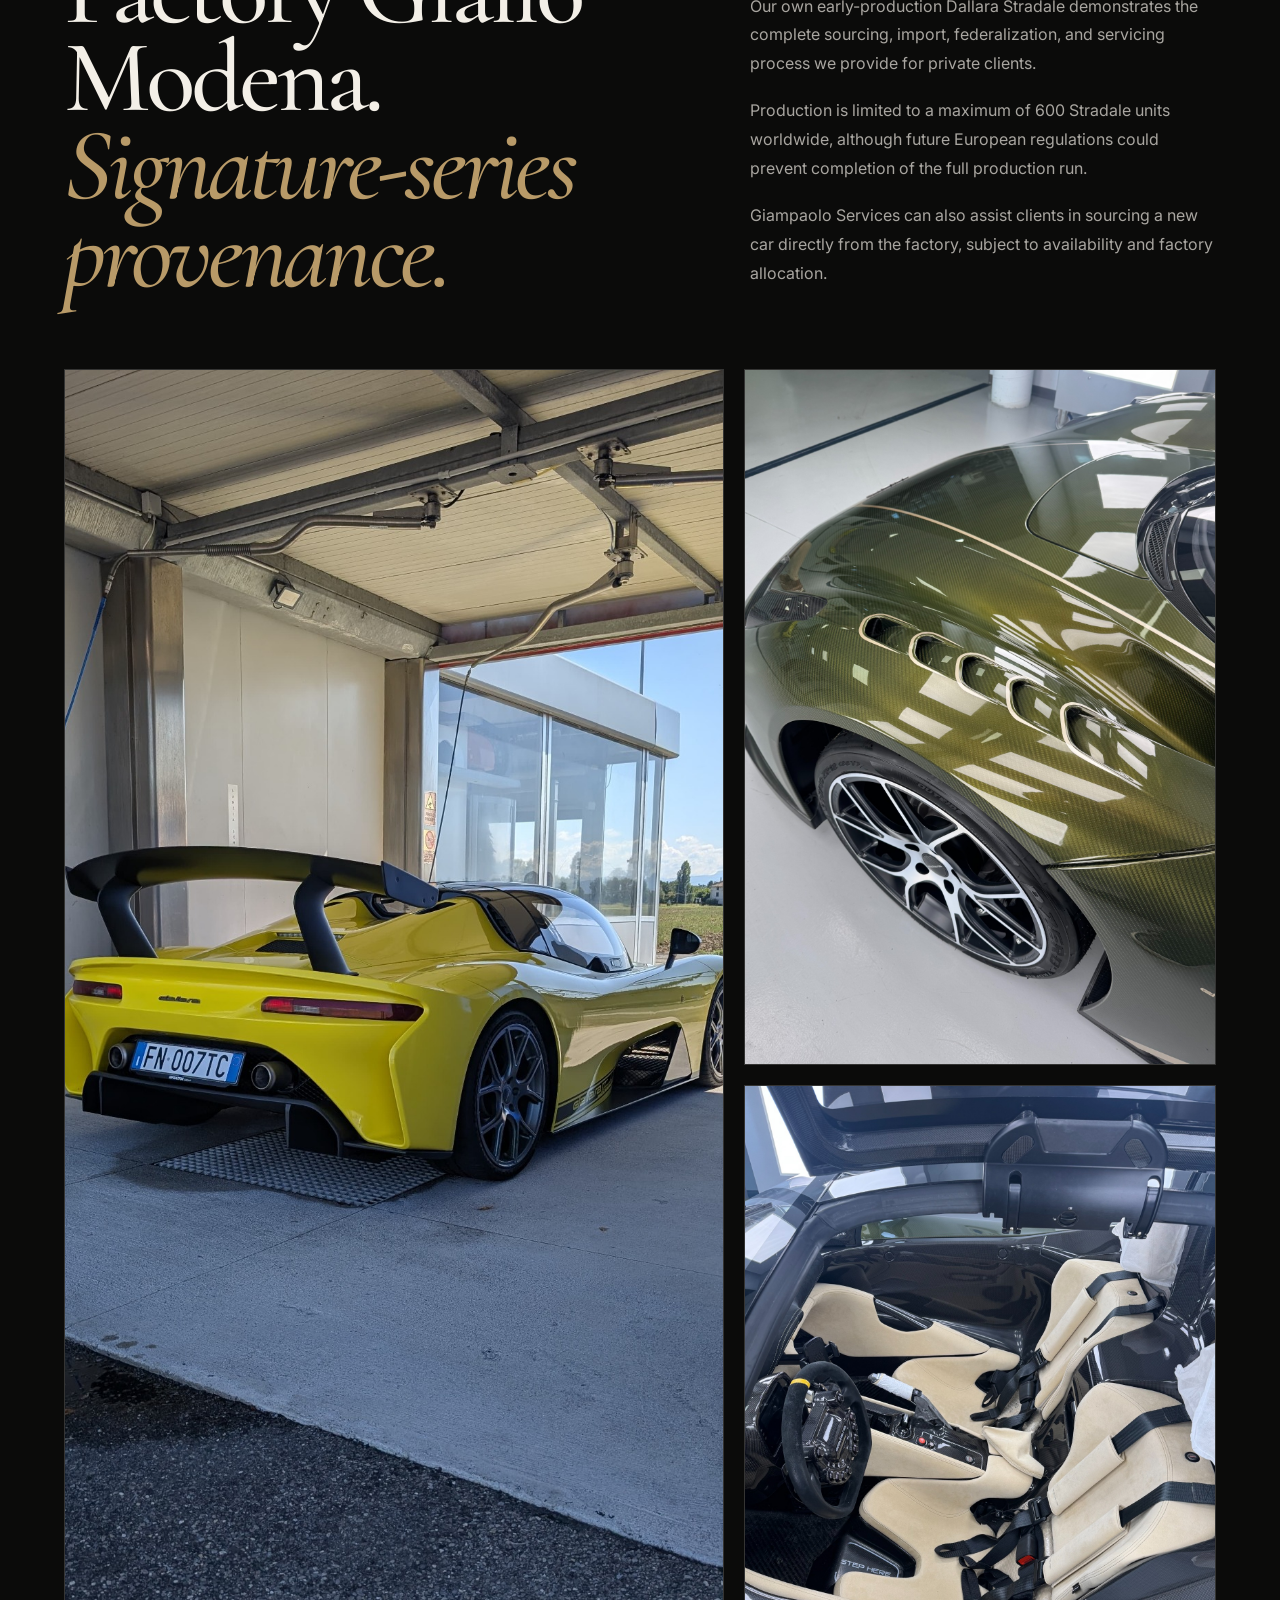
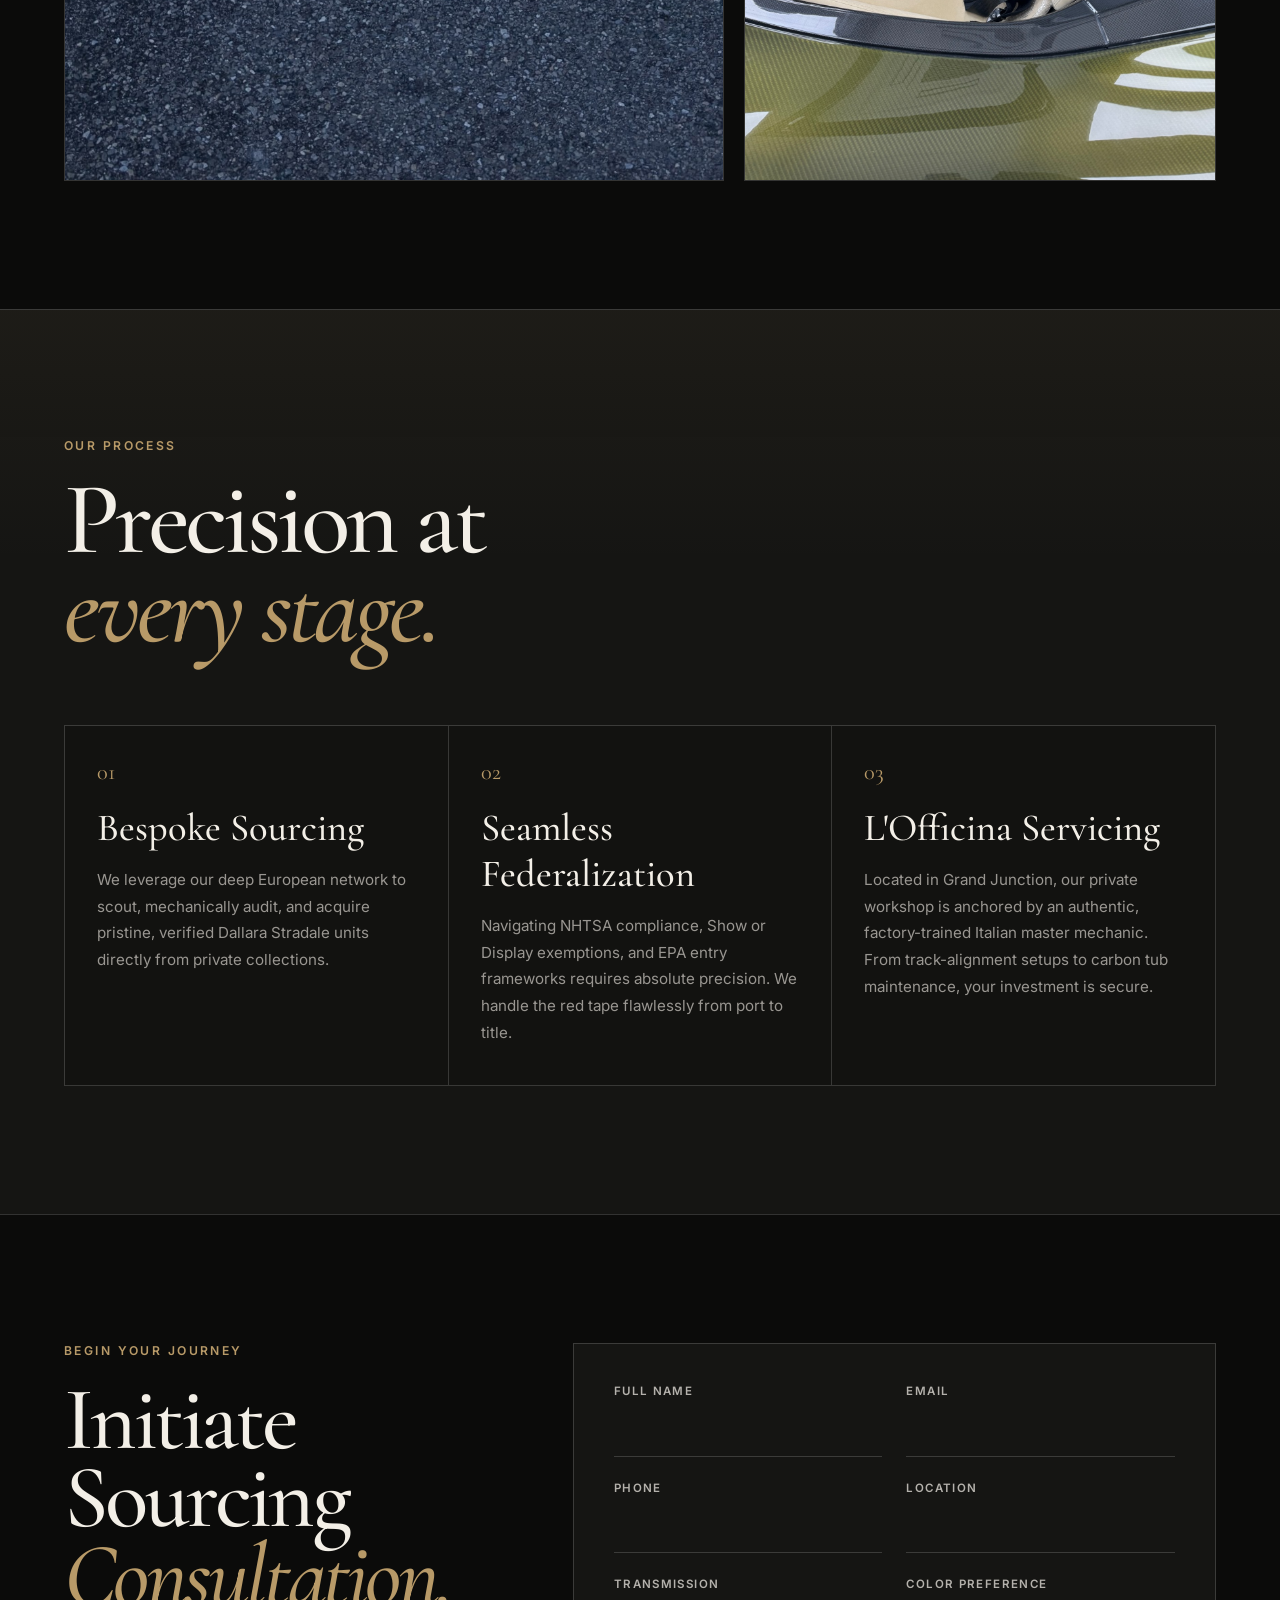
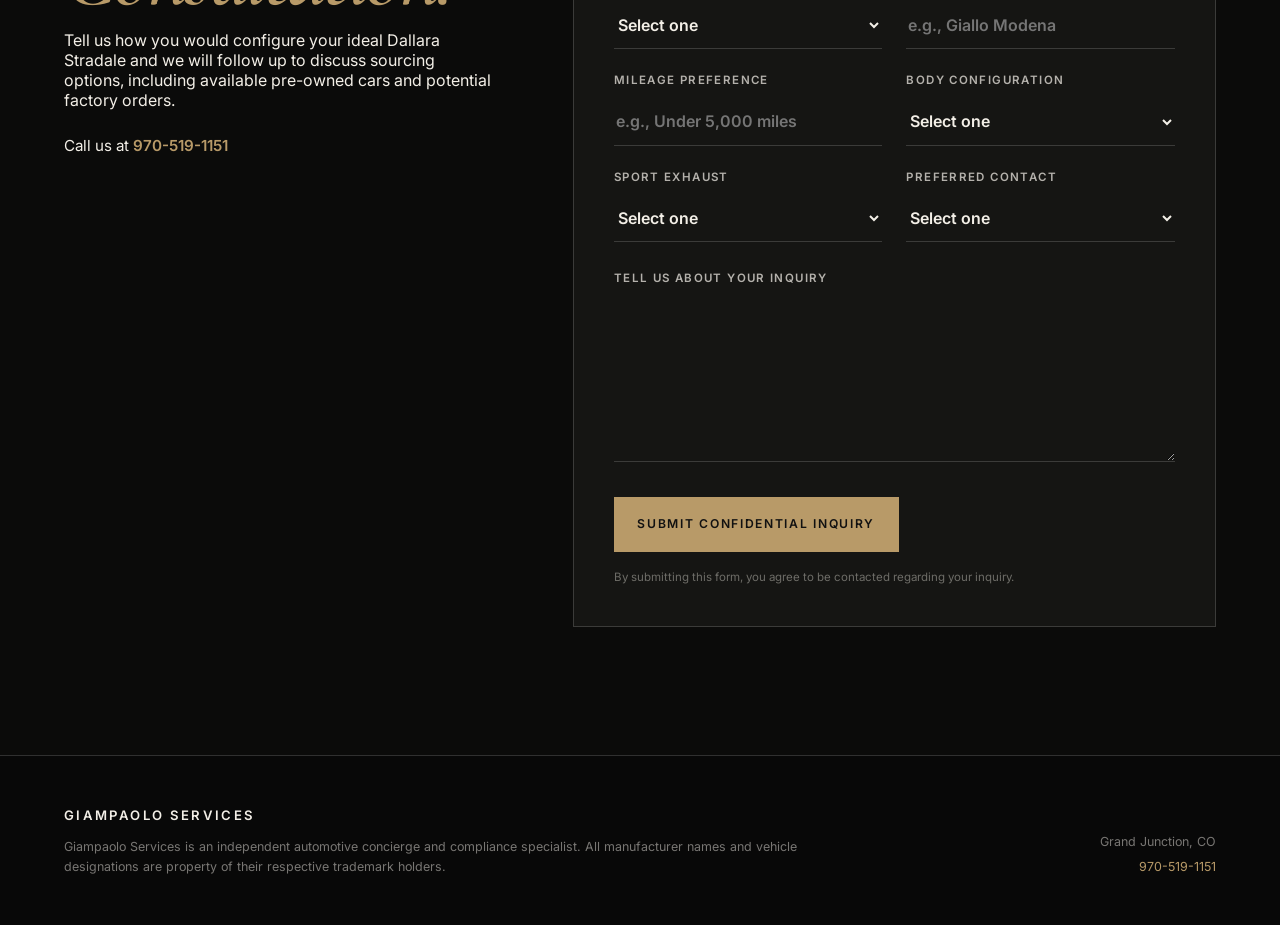
==== commit 00431f73: "Add files via upload" ====
--- a/index.html
+++ b/index.html
@@ -37,7 +37,7 @@
 
     <nav id="primary-navigation" class="primary-navigation" aria-label="Primary navigation">
       <a href="#legend">The Legend</a>
-      <a href="#chassis">Chassis #007</a>
+      <a href="#proof-of-concept">Chassis #007</a>
       <a href="#process">Our Process</a>
       <a href="#inquire">Inquire</a>
     </nav>
@@ -56,9 +56,9 @@
         </h1>
 
         <p class="hero-copy">
-          Acquire the legendary Dallara Stradale. Hand-sourced in Europe,
-          legally federalized for United States roads, and maintained by elite
-          Italian mechanics.
+          Acquire the legendary Dallara Stradale. Professionally sourced by
+          Giampaolo Services, legally federalized for United States roads, and
+          maintained by elite Italian mechanics.
         </p>
 
         <a class="primary-button" href="#inquire">
@@ -74,9 +74,13 @@
     <section id="legend" class="pedigree-section">
       <div class="pedigree-visual" aria-hidden="true">
         <div class="pedigree-number">01</div>
-        <div class="pedigree-image-placeholder">
-          <span>Historical Dallara image</span>
-        </div>
+        <figure class="pedigree-image-wrap">
+          <img
+            src="assets/images/dallara-history.jpg"
+            alt="Historical photograph of Giampaolo Dallara beside an early automotive chassis"
+            class="pedigree-image"
+          >
+        </figure>
       </div>
 
       <div class="pedigree-content">
@@ -146,12 +150,12 @@
         </aside>
 
         <div class="comparison-layout comparison-layout-clean">
-          <article class="hero-stat">
-            <p class="section-label">Dallara Stradale</p>
-            <div class="hero-stat-number">468</div>
-            <p class="hero-stat-unit">horsepower per tonne</p>
+          <article class="hero-stat serial-007-stat">
+            <p class="section-label">Dallara Stradale Serial #007</p>
+            <div class="hero-stat-number">547</div>
+            <p class="hero-stat-unit serial-hp-tonne-label">horsepower per tonne</p>
             <div class="stat-tags">
-              <span>400 hp</span>
+              <span>468 hp</span>
               <span>855 kg</span>
               <span>2+ g claimed lateral capability</span>
             </div>
@@ -160,7 +164,7 @@
           <div class="comparison-chart">
             <h3>Illustrative power-to-weight comparison</h3>
             <div class="comparison-row featured">
-              <div class="comparison-name"><strong>Dallara Stradale</strong><span>468 hp/tonne</span></div>
+              <div class="comparison-name"><strong>Dallara Stradale Serial #007</strong><span>547 hp/tonne</span></div>
               <div class="comparison-track"><i style="width:100%"></i></div>
             </div>
             <div class="comparison-row">
@@ -217,7 +221,7 @@
       </div>
     </section>
 
-<section class="stradale-section" aria-labelledby="proof-title">
+<section id="proof-of-concept" class="stradale-section" aria-labelledby="proof-title">
       <div class="stradale-intro">
         <div>
           <p class="eyebrow">The Proof of Concept</p>
@@ -234,10 +238,10 @@
         </p>
       </div>
       <figure class="stradale-visual stradale-photo-frame">
-        <img src="assets/images/chassis-007-clean.png" alt="Yellow Dallara Stradale Chassis #007 outside the Grand Junction workshop">
-        <figcaption>Chassis #007 in Giallo Modena at the Grand Junction workshop.</figcaption>
+        <img src="assets/images/chassis-007-clean.png" alt="Yellow Dallara Stradale Chassis #007 photographed on a street in Italy">
+        <figcaption>Chassis #007 in Giallo Modena, photographed in Italy.</figcaption>
       </figure>
-    </section>
+</section>
 
     <section id="chassis" class="chassis-section" aria-labelledby="chassis-title">
       <div class="chassis-heading">
@@ -248,17 +252,50 @@
             <span>Signature-series provenance.</span>
           </h2>
         </div>
-        <p class="chassis-intro">
-          Our own early-production Dallara Stradale demonstrates the complete
-          sourcing, import, federalization, and servicing process we provide
-          for private clients.
-        </p>
-      </div>
-      <div class="chassis-gallery">
-        <div class="gallery-placeholder"><span>Exterior profile</span></div>
-        <div class="gallery-placeholder"><span>Signature and chassis detail</span></div>
-        <div class="gallery-placeholder"><span>Workshop and servicing detail</span></div>
-      </div>
+        <div class="chassis-intro chassis-intro-details">
+          <p>
+            Our own early-production Dallara Stradale demonstrates the complete
+            sourcing, import, federalization, and servicing process we provide
+            for private clients.
+          </p>
+          <p>
+            Production is limited to a maximum of 600 Stradale units worldwide,
+            although future European regulations could prevent completion of the
+            full production run.
+          </p>
+          <p>
+            Giampaolo Services can also assist clients in sourcing a new car
+            directly from the factory, subject to availability and factory allocation.
+          </p>
+        </div>
+      </div>
+      
+      <div class="chassis-photo-gallery chassis-photo-gallery-detail" aria-label="Chassis #007 detail gallery">
+        <figure class="chassis-gallery-item chassis-gallery-item-wide">
+          <img
+            src="assets/images/chassis-007-rear.jpg"
+            alt="Rear three-quarter view of yellow Dallara Stradale Chassis #007"
+          >
+          <figcaption>Chassis #007 — rear three-quarter view.</figcaption>
+        </figure>
+
+        <figure class="chassis-gallery-item">
+          <img
+            src="assets/images/carbon-detail.jpg"
+            alt="Close-up of exposed carbon fiber bodywork and wheel detail on a Dallara Stradale"
+          >
+          <figcaption>Exposed carbon-fiber craftsmanship and aerodynamic detailing.</figcaption>
+        </figure>
+
+        <figure class="chassis-gallery-item">
+          <img
+            src="assets/images/interior-detail.jpg"
+            alt="Dallara Stradale cockpit with carbon-fiber tub, racing seats, harnesses, and steering wheel"
+          >
+          <figcaption>Purpose-built cockpit with carbon-fiber tub and race-derived controls.</figcaption>
+        </figure>
+      </div>
+
     </section>
 
     <section id="process" class="process-section" aria-labelledby="process-title">
@@ -306,13 +343,15 @@
       <div class="inquiry-intro">
         <p class="eyebrow">Begin Your Journey</p>
         <h2 id="inquiry-title">
-          Schedule a
-          <span>private consultation.</span>
+          Initiate Sourcing
+          <span>Consultation.</span>
         </h2>
         <p>
-          Enter your details below to schedule a private phone consultation
-          with our sourcing director.
-        </p>
+          Tell us how you would configure your ideal Dallara Stradale and we will
+          follow up to discuss sourcing options, including available pre-owned cars
+          and potential factory orders.
+        </p>
+        <p class="inquiry-contact">Call us at <a href="tel:+19705191151">970-519-1151</a></p>
       </div>
 
       <form
@@ -342,35 +381,43 @@
           </label>
 
           <label>
-            Primary interest
-            <select name="vehicle_interest" required>
+            Transmission
+            <select name="transmission_preference" required>
               <option value="">Select one</option>
-              <option value="Chassis #007">Chassis #007</option>
-              <option value="Dallara sourcing">Dallara sourcing</option>
-              <option value="Import consultation">Import consultation</option>
-              <option value="General inquiry">General inquiry</option>
+              <option value="Manual">Manual</option>
+              <option value="Automatic">Automatic</option>
+              <option value="Open to either">Open to either</option>
             </select>
           </label>
 
           <label>
-            Purchase timeline
-            <select name="purchase_timeline">
+            Color preference
+            <input type="text" name="color_preference" placeholder="e.g., Giallo Modena">
+          </label>
+
+          <label>
+            Mileage preference
+            <input type="text" name="mileage_preference" placeholder="e.g., Under 5,000 miles">
+          </label>
+
+          <label>
+            Body configuration
+            <select name="body_configuration" required>
               <option value="">Select one</option>
-              <option value="Immediately">Immediately</option>
-              <option value="Within 3 months">Within 3 months</option>
-              <option value="Within 6 months">Within 6 months</option>
-              <option value="Researching">Currently researching</option>
+              <option value="Barchetta">Barchetta</option>
+              <option value="Full Canopy">Full Canopy</option>
+              <option value="Open to either">Open to either</option>
             </select>
           </label>
 
           <label>
-            Approximate budget
-            <select name="budget">
-              <option value="">Prefer not to say</option>
-              <option value="Under $250,000">Under $250,000</option>
-              <option value="$250,000–$350,000">$250,000–$350,000</option>
-              <option value="$350,000–$500,000">$350,000–$500,000</option>
-              <option value="$500,000+">$500,000+</option>
+            Sport exhaust
+            <select name="sport_exhaust_preference">
+              <option value="">Select one</option>
+              <option value="Required">Required</option>
+              <option value="Preferred">Preferred</option>
+              <option value="Not required">Not required</option>
+              <option value="No preference">No preference</option>
             </select>
           </label>
 
@@ -424,7 +471,7 @@
     </div>
     <div class="footer-meta">
       <p>Grand Junction, CO</p>
-      <p>&copy; 2026 Giampaolo Services | All Rights Reserved.</p>
+      <p><a href="tel:+19705191151">970-519-1151</a></p>
     </div>
   </footer>
 
--- a/css/styles.css
+++ b/css/styles.css
@@ -1573,3 +1573,219 @@
     object-position: center center;
   }
 }
+
+
+/* Client content updates */
+.chassis-intro-details {
+  display: grid;
+  gap: 1.15rem;
+}
+
+.chassis-intro-details p {
+  margin: 0;
+}
+
+.inquiry-contact {
+  margin-top: 1.25rem !important;
+  color: var(--text) !important;
+  font-size: 0.95rem;
+}
+
+.inquiry-contact a,
+.footer-meta a {
+  color: var(--accent);
+  text-decoration: none;
+}
+
+.inquiry-contact a:hover,
+.footer-meta a:hover {
+  text-decoration: underline;
+}
+
+
+/* Final layout polish */
+.process-grid {
+  align-items: stretch;
+}
+
+.process-card {
+  display: flex;
+  flex-direction: column;
+  justify-content: flex-start;
+  align-items: flex-start;
+}
+
+.process-card .process-number {
+  margin-bottom: 1.25rem;
+}
+
+.process-card h3 {
+  margin-top: 0;
+  margin-bottom: 1rem;
+}
+
+.process-card p:last-child {
+  margin-top: 0;
+}
+
+
+
+/* Serial #007 metric spacing fix */
+.serial-007-stat {
+  justify-content: flex-start;
+  padding-top: 3.25rem;
+}
+
+.serial-007-stat .section-label {
+  margin: 0 0 2.25rem;
+}
+
+.serial-007-stat .hero-stat-number {
+  display: block;
+  margin: 0;
+  line-height: 0.9;
+}
+
+.serial-007-stat .hero-stat-unit {
+  display: block;
+  margin: 1.75rem 0 0;
+  padding: 0;
+  line-height: 1.5;
+  position: static;
+}
+
+.serial-007-stat .stat-tags {
+  margin-top: 2.25rem;
+}
+
+/* Contact wording */
+.inquiry-contact {
+  margin-top: 1.35rem !important;
+}
+
+.inquiry-contact a {
+  color: var(--accent);
+  font-weight: 600;
+}
+
+@media (max-width: 760px) {
+  .serial-007-stat {
+    padding-top: 2.5rem;
+  }
+
+  .serial-007-stat .section-label {
+    margin-bottom: 1.75rem;
+  }
+
+  .serial-007-stat .hero-stat-unit {
+    margin-top: 1.35rem;
+  }
+}
+
+
+/* Historical Dallara image */
+.pedigree-image-wrap {
+  position: relative;
+  z-index: 1;
+  height: 100%;
+  min-height: 620px;
+  margin: 0;
+  overflow: hidden;
+  border: 1px solid var(--border);
+  background: #0e0e0d;
+}
+
+.pedigree-image {
+  width: 100%;
+  height: 100%;
+  min-height: 620px;
+  display: block;
+  object-fit: cover;
+  object-position: center 28%;
+  filter: grayscale(1) contrast(1.04);
+}
+
+@media (max-width: 950px) {
+  .pedigree-image-wrap,
+  .pedigree-image {
+    min-height: 70vh;
+  }
+}
+
+@media (max-width: 600px) {
+  .pedigree-image-wrap,
+  .pedigree-image {
+    min-height: 480px;
+  }
+}
+
+
+/* Chassis #007 expanded photo gallery */
+.chassis-photo-gallery {
+  display: grid;
+  grid-template-columns: 1.4fr 1fr;
+  gap: 1.25rem;
+  max-width: 1400px;
+  margin: 1.25rem auto 0;
+}
+
+.chassis-gallery-item {
+  margin: 0;
+  overflow: hidden;
+  border: 1px solid var(--border);
+  background: #0d0d0c;
+}
+
+.chassis-gallery-item-wide {
+  grid-row: span 2;
+}
+
+.chassis-gallery-item img {
+  width: 100%;
+  height: 100%;
+  min-height: 360px;
+  display: block;
+  object-fit: cover;
+}
+
+.chassis-gallery-item-wide img {
+  min-height: 745px;
+  object-position: center center;
+}
+
+.chassis-gallery-item figcaption {
+  padding: 1rem 1.1rem;
+  border-top: 1px solid var(--border);
+  color: rgba(243, 239, 231, 0.56);
+  font-size: 0.72rem;
+  line-height: 1.5;
+  letter-spacing: 0.08em;
+  text-transform: uppercase;
+}
+
+@media (max-width: 900px) {
+  .chassis-photo-gallery {
+    grid-template-columns: 1fr;
+  }
+
+  .chassis-gallery-item-wide {
+    grid-row: auto;
+  }
+
+  .chassis-gallery-item img,
+  .chassis-gallery-item-wide img {
+    min-height: 520px;
+  }
+}
+
+@media (max-width: 600px) {
+  .chassis-gallery-item img,
+  .chassis-gallery-item-wide img {
+    min-height: 360px;
+  }
+}
+
+
+.chassis-photo-gallery-detail {
+  margin-top: 3rem;
+}
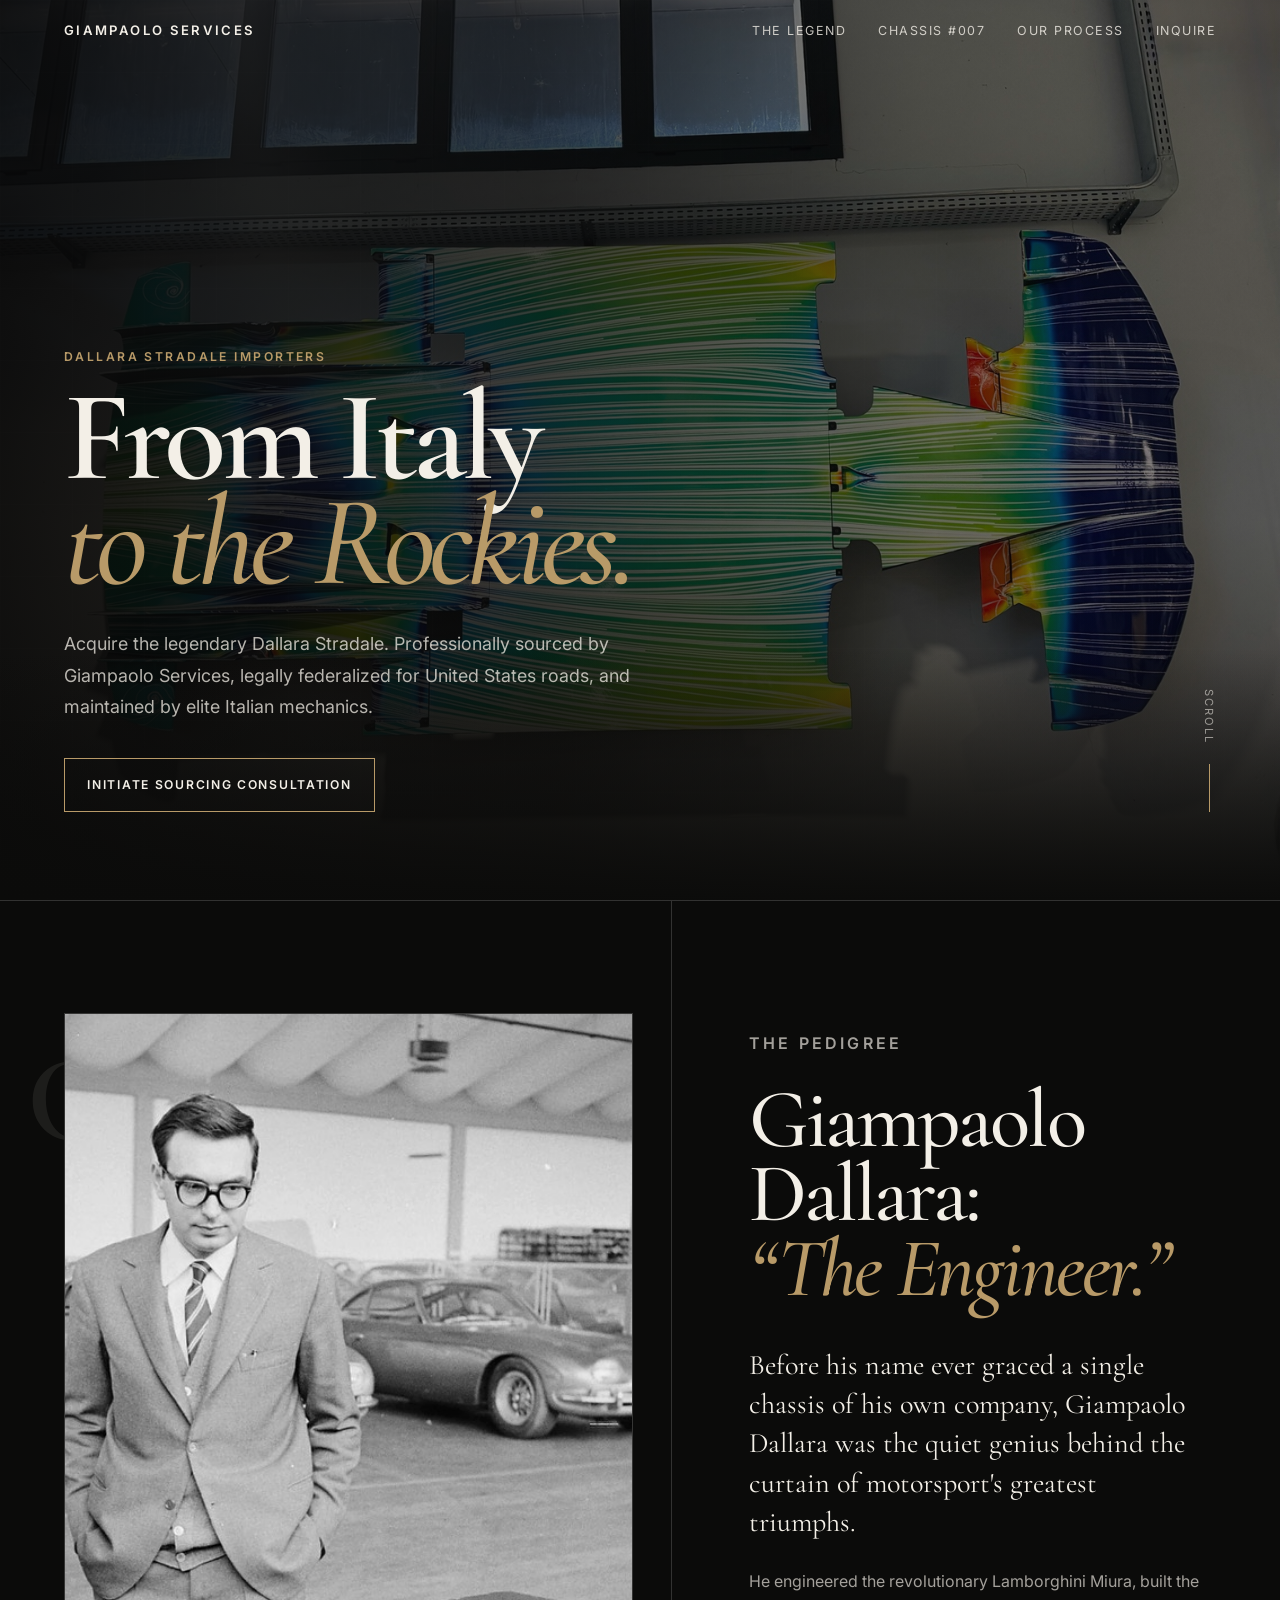
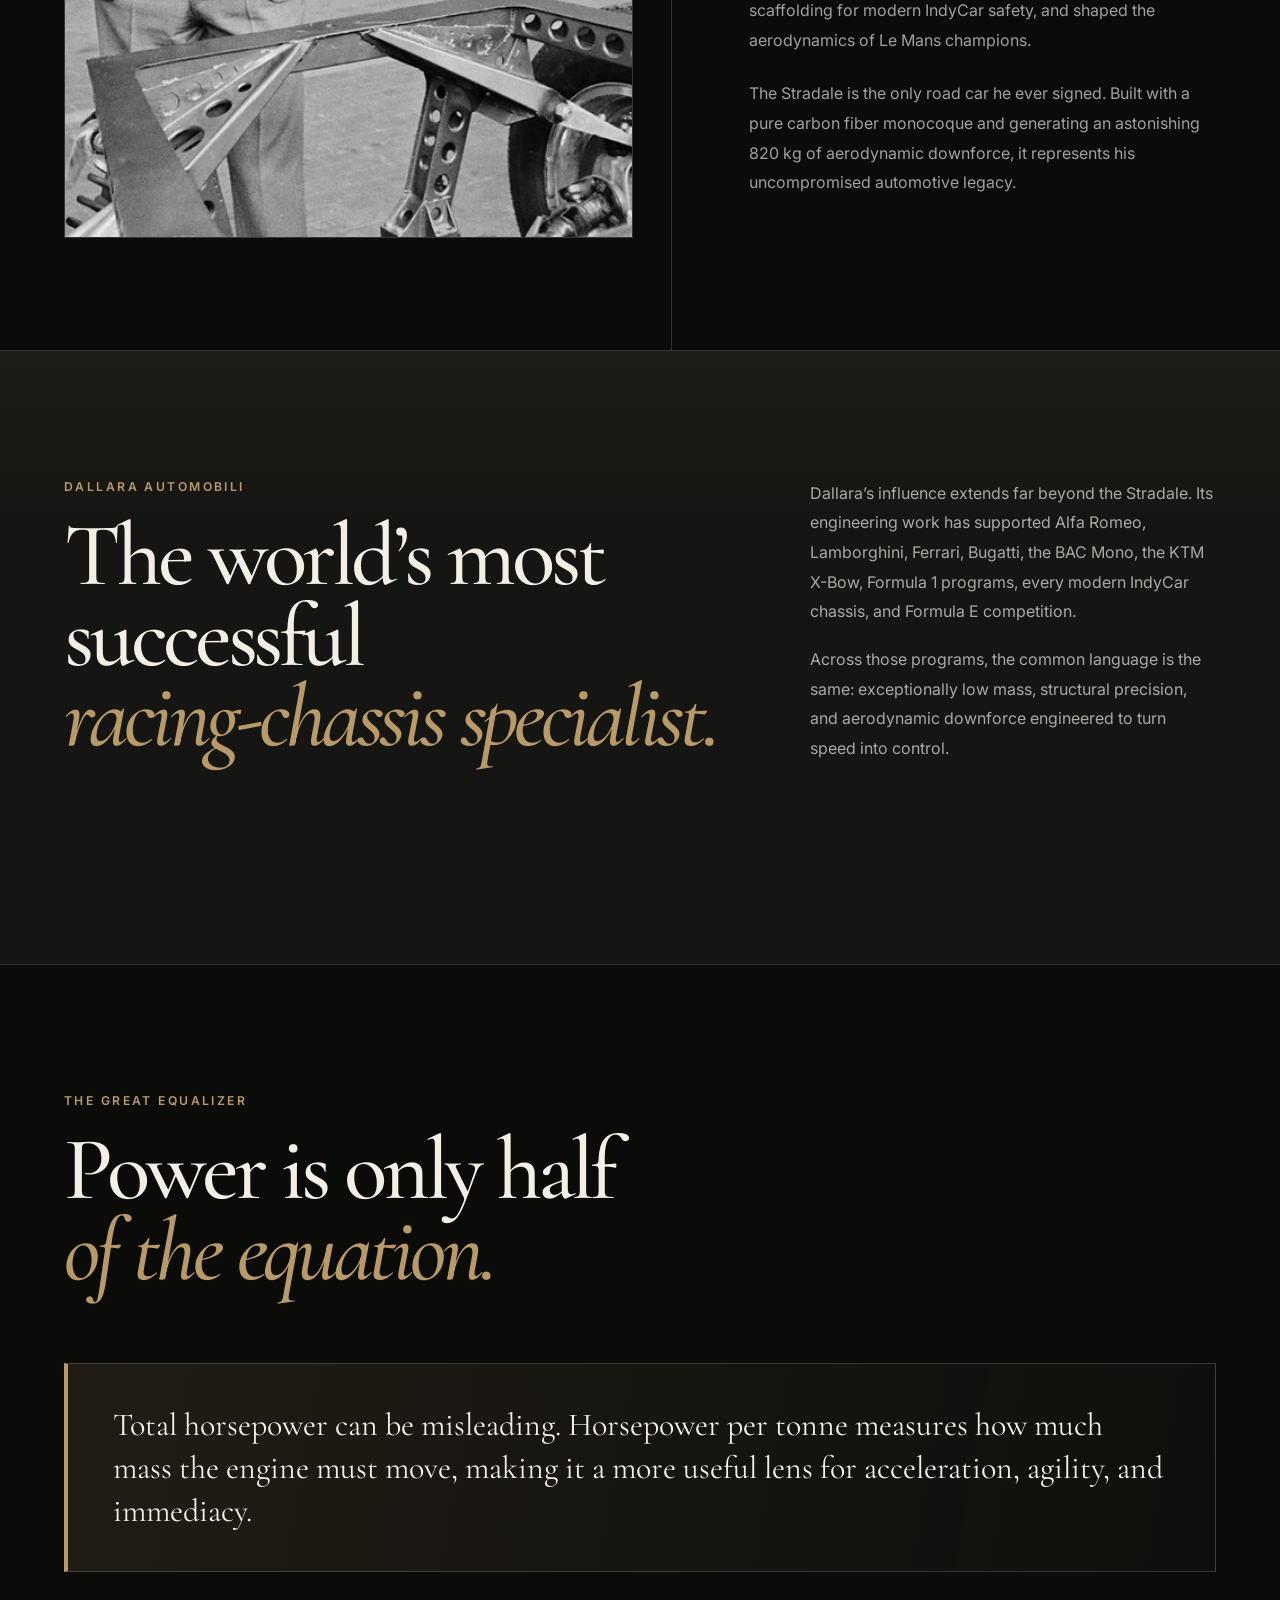
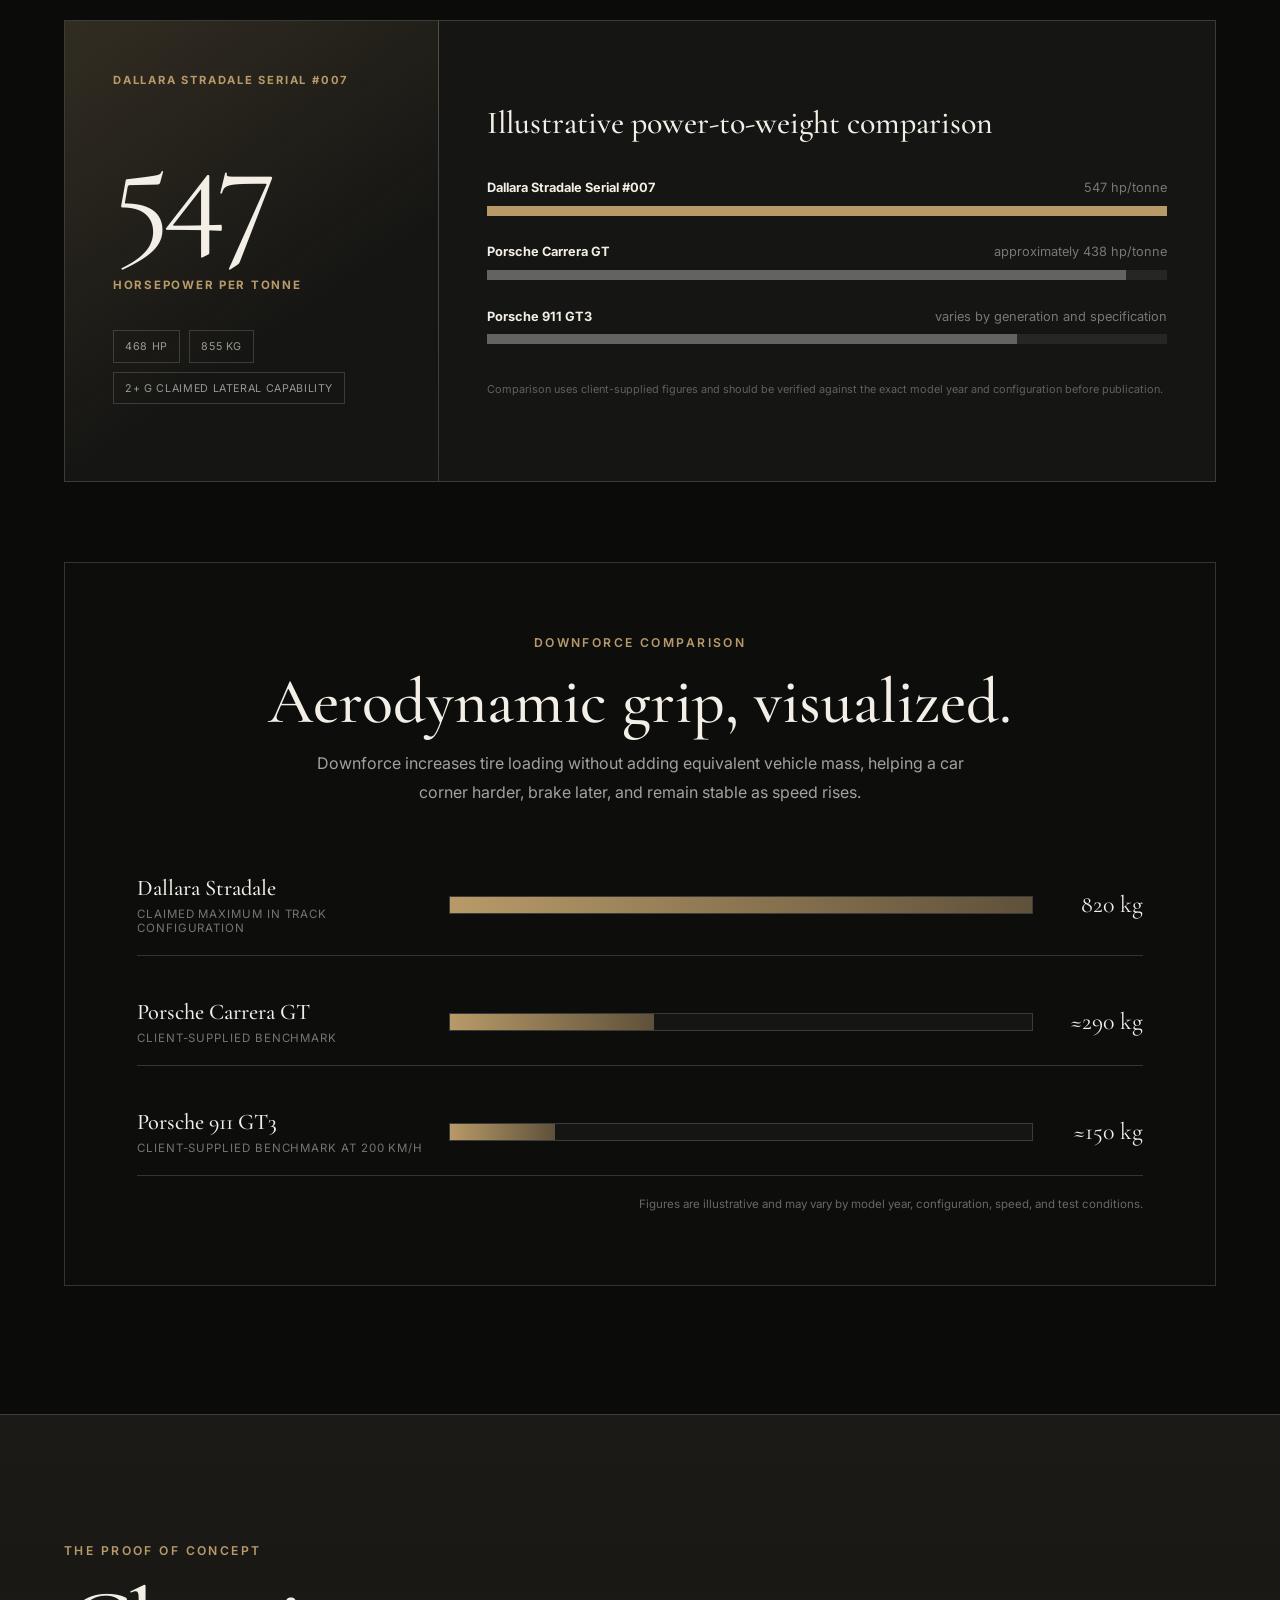
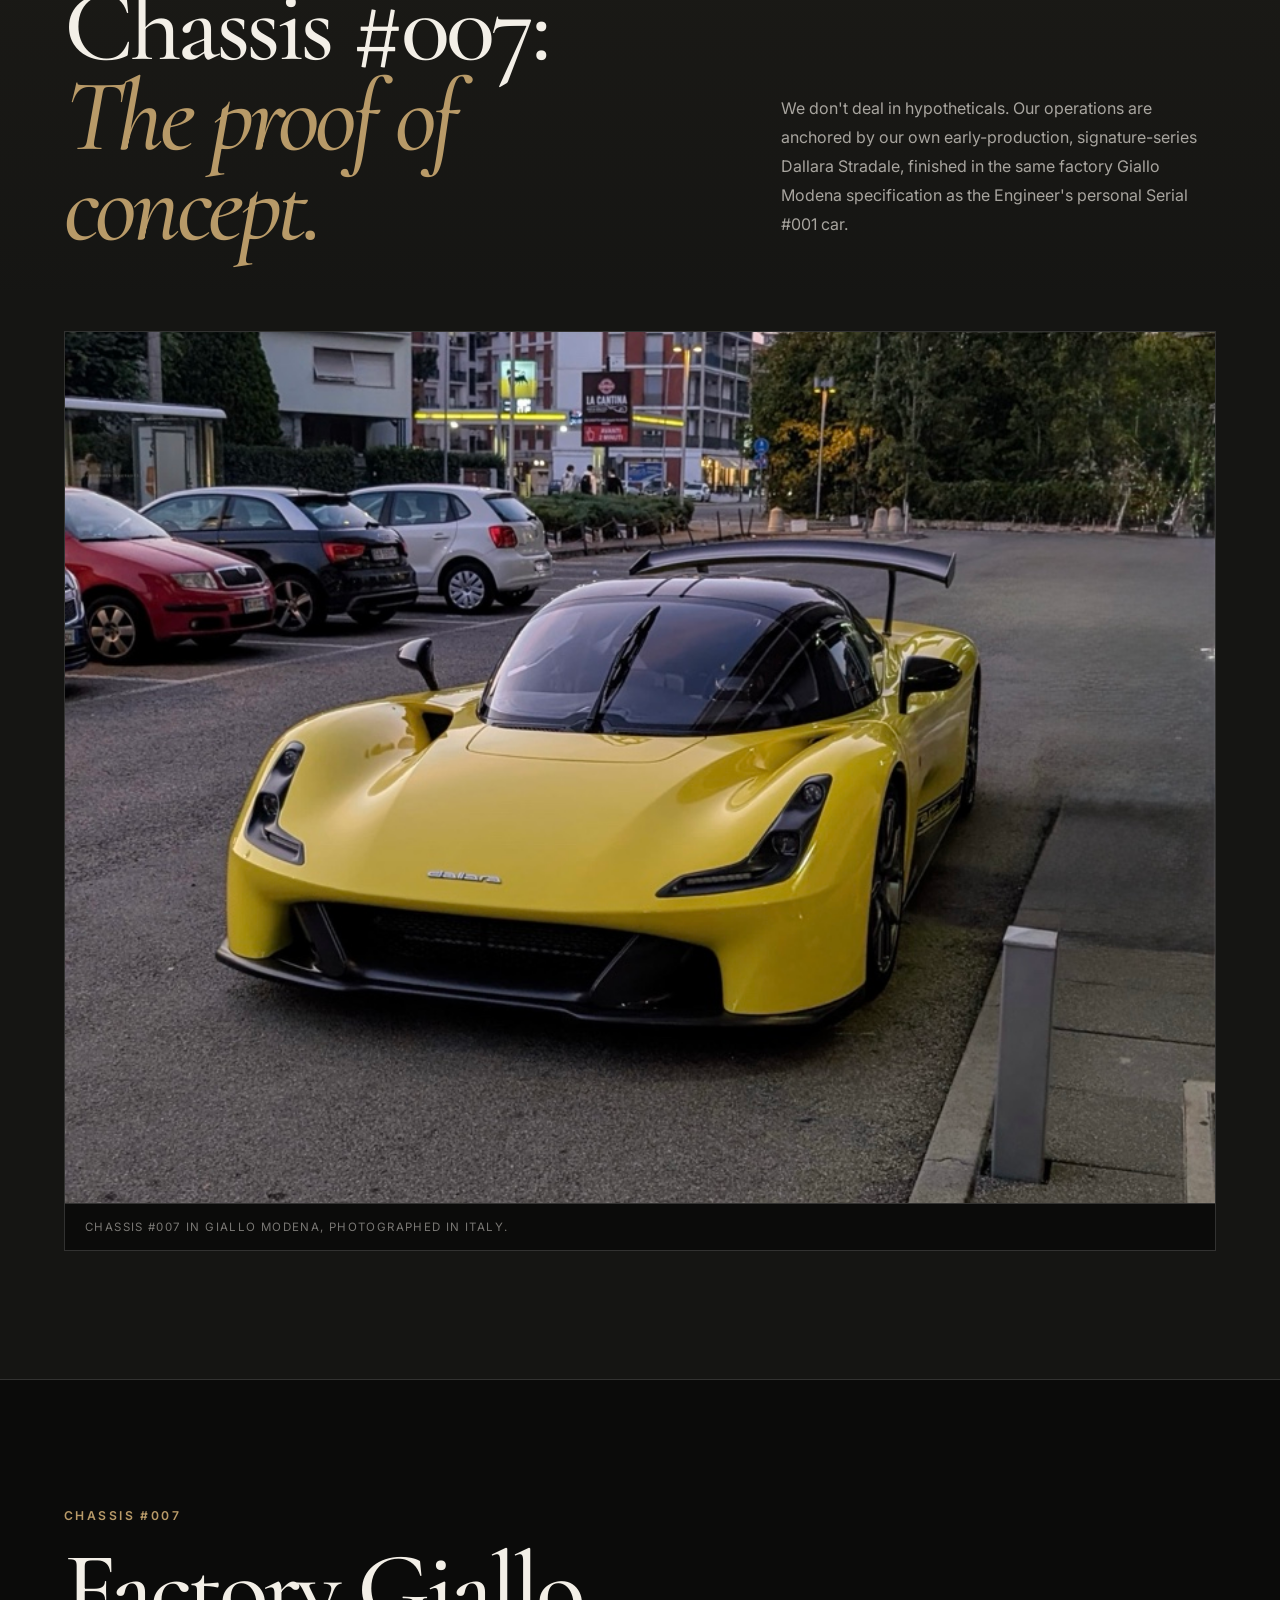
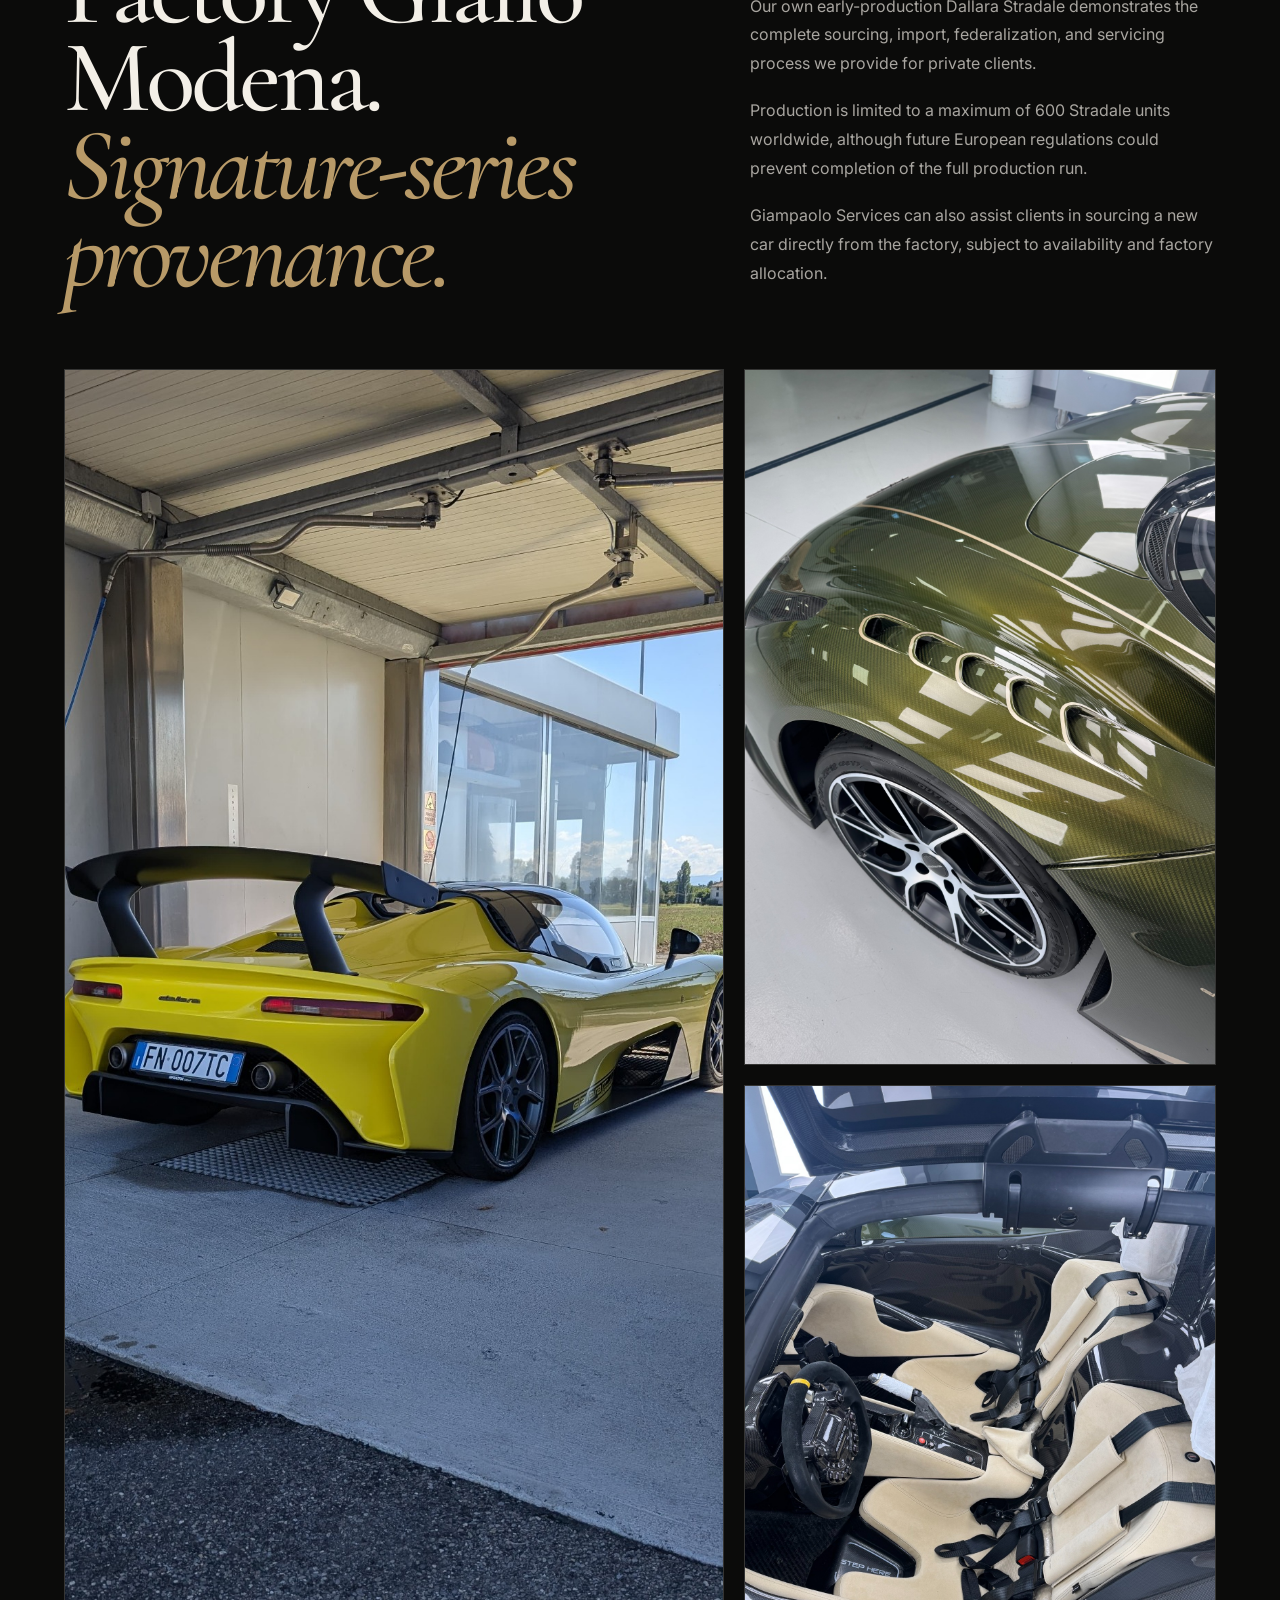
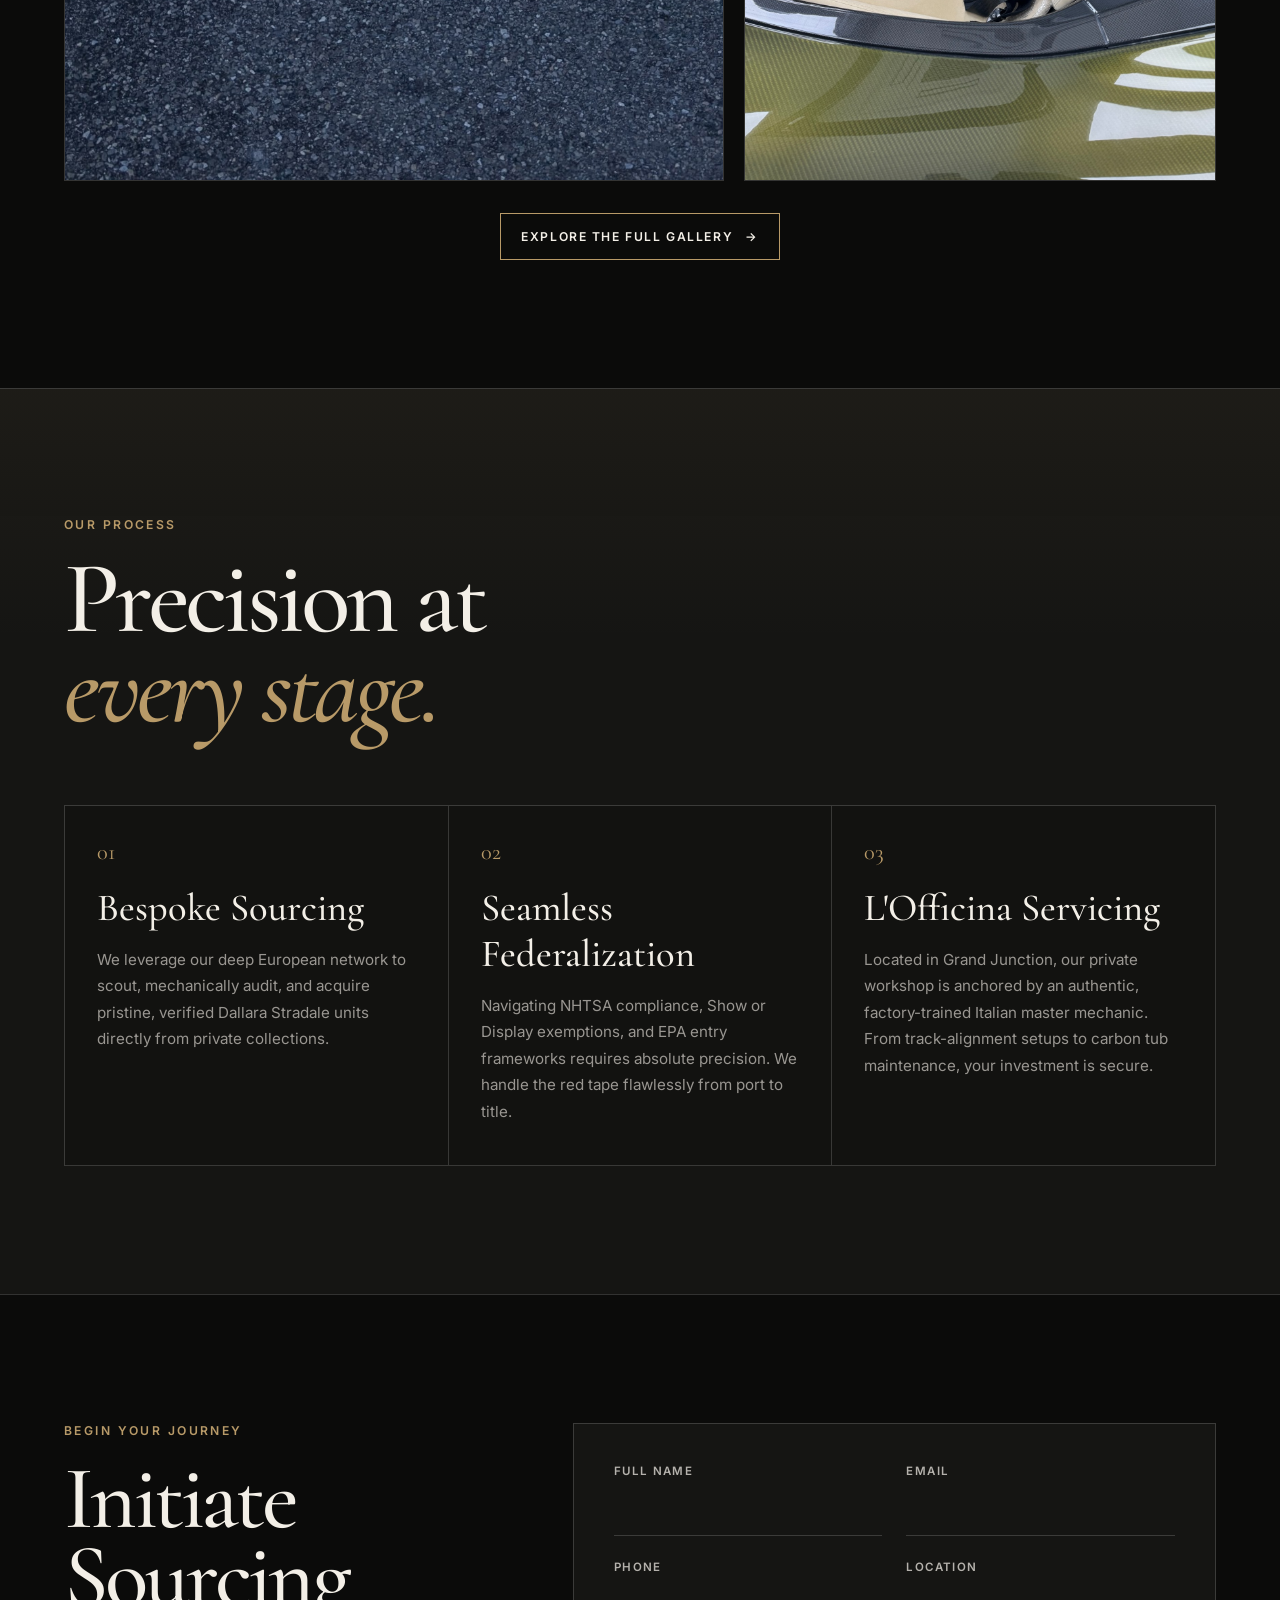
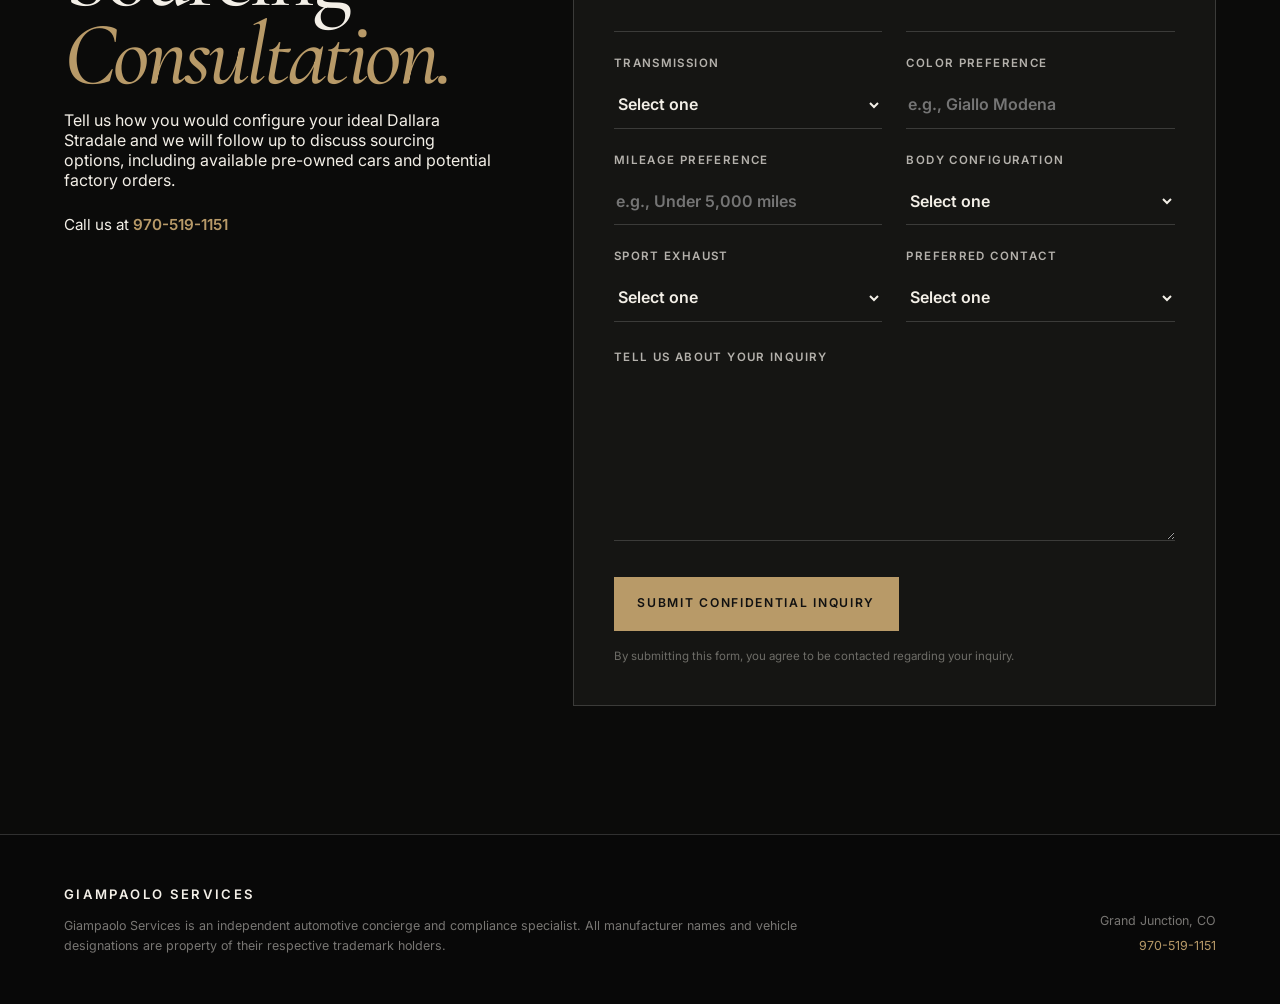
==== commit d67029ef: "Add files via upload" ====
--- a/index.html
+++ b/index.html
@@ -295,6 +295,13 @@
           <figcaption>Purpose-built cockpit with carbon-fiber tub and race-derived controls.</figcaption>
         </figure>
       </div>
+
+      <div class="simple-gallery-link-wrap">
+        <a class="simple-gallery-link" href="gallery.html">
+          Explore the Full Gallery <span aria-hidden="true">→</span>
+        </a>
+      </div>
+
 
     </section>
 
--- a/css/styles.css
+++ b/css/styles.css
@@ -1789,3 +1789,203 @@
 .chassis-photo-gallery-detail {
   margin-top: 3rem;
 }
+
+
+/* Hero background: Dallara aerodynamic flow visualization */
+.hero {
+  background:
+    linear-gradient(
+      90deg,
+      rgba(7, 7, 7, 0.92) 0%,
+      rgba(7, 7, 7, 0.70) 42%,
+      rgba(7, 7, 7, 0.40) 72%,
+      rgba(7, 7, 7, 0.30) 100%
+    ),
+    linear-gradient(
+      180deg,
+      rgba(7, 7, 7, 0.10) 0%,
+      rgba(7, 7, 7, 0.25) 58%,
+      rgba(7, 7, 7, 0.78) 100%
+    ),
+    url("../assets/images/dallara-aero-flow.jpg") center 42% / cover no-repeat;
+}
+
+@media (max-width: 800px) {
+  .hero {
+    background:
+      linear-gradient(
+        180deg,
+        rgba(7, 7, 7, 0.34) 0%,
+        rgba(7, 7, 7, 0.62) 48%,
+        rgba(7, 7, 7, 0.94) 82%
+      ),
+      url("../assets/images/dallara-aero-flow.jpg") center 38% / cover no-repeat;
+  }
+}
+
+
+/* Simple full-gallery link on home page */
+.simple-gallery-link-wrap {
+  max-width: 1400px;
+  margin: 2rem auto 0;
+  text-align: center;
+}
+
+.simple-gallery-link {
+  display: inline-flex;
+  align-items: center;
+  gap: 0.75rem;
+  padding: 0.95rem 1.25rem;
+  border: 1px solid var(--accent);
+  color: var(--text);
+  font-size: 0.76rem;
+  font-weight: 600;
+  letter-spacing: 0.13em;
+  text-transform: uppercase;
+  transition: background-color 180ms ease, color 180ms ease;
+}
+
+.simple-gallery-link:hover,
+.simple-gallery-link:focus-visible {
+  background: var(--accent);
+  color: #111;
+}
+
+/* Simple gallery page */
+.simple-gallery-page {
+  background: var(--background);
+}
+
+.simple-gallery-nav {
+  display: flex;
+}
+
+.simple-gallery-hero {
+  padding: 10rem 5vw 5rem;
+  border-bottom: 1px solid var(--border);
+  background:
+    radial-gradient(circle at 80% 20%, rgba(184, 154, 104, 0.12), transparent 30%),
+    #0b0b0a;
+}
+
+.simple-gallery-hero h1 {
+  max-width: 950px;
+  margin: 0;
+  font-family: var(--font-display);
+  font-size: clamp(4rem, 8vw, 7.5rem);
+  font-weight: 500;
+  line-height: 0.9;
+}
+
+.simple-gallery-hero > p:not(.eyebrow) {
+  max-width: 680px;
+  margin: 1.8rem 0;
+  color: rgba(243, 239, 231, 0.66);
+  line-height: 1.8;
+}
+
+.simple-back-link {
+  color: var(--accent);
+  font-size: 0.76rem;
+  font-weight: 600;
+  letter-spacing: 0.12em;
+  text-transform: uppercase;
+}
+
+.simple-gallery-section {
+  padding: 6rem 5vw;
+  border-bottom: 1px solid var(--border);
+}
+
+.simple-gallery-section-alt {
+  background: var(--surface);
+}
+
+.simple-gallery-section > h2 {
+  max-width: 1400px;
+  margin: 0 auto 2.5rem;
+  font-family: var(--font-display);
+  font-size: clamp(2.8rem, 5vw, 5rem);
+  font-weight: 500;
+}
+
+.simple-gallery-grid {
+  max-width: 1400px;
+  margin: 0 auto;
+  display: grid;
+  grid-template-columns: repeat(2, minmax(0, 1fr));
+  gap: 1.5rem;
+}
+
+.simple-gallery-grid-single {
+  grid-template-columns: 1fr;
+}
+
+.simple-gallery-card {
+  margin: 0;
+  overflow: hidden;
+  border: 1px solid var(--border);
+  background: #0d0d0c;
+}
+
+.simple-gallery-card img {
+  width: 100%;
+  height: 560px;
+  display: block;
+  object-fit: cover;
+}
+
+.simple-gallery-card-contain img {
+  height: auto;
+  max-height: 820px;
+  object-fit: contain;
+  background: #ede9df;
+}
+
+.simple-gallery-card figcaption {
+  padding: 1rem 1.1rem;
+  border-top: 1px solid var(--border);
+  color: rgba(243, 239, 231, 0.58);
+  font-size: 0.76rem;
+  line-height: 1.6;
+}
+
+.simple-gallery-footer-cta {
+  padding: 6rem 5vw;
+  text-align: center;
+  background: #0b0b0a;
+}
+
+.simple-gallery-footer-cta h2 {
+  margin: 0 auto;
+  max-width: 800px;
+  font-family: var(--font-display);
+  font-size: clamp(3rem, 5vw, 5.5rem);
+  font-weight: 500;
+}
+
+@media (max-width: 800px) {
+  .simple-gallery-nav {
+    position: static;
+    transform: none;
+    display: none;
+  }
+
+  .simple-gallery-hero {
+    padding: 8rem 1.4rem 4rem;
+  }
+
+  .simple-gallery-section,
+  .simple-gallery-footer-cta {
+    padding: 4.5rem 1.4rem;
+  }
+
+  .simple-gallery-grid {
+    grid-template-columns: 1fr;
+  }
+
+  .simple-gallery-card img {
+    height: auto;
+    max-height: 700px;
+  }
+}
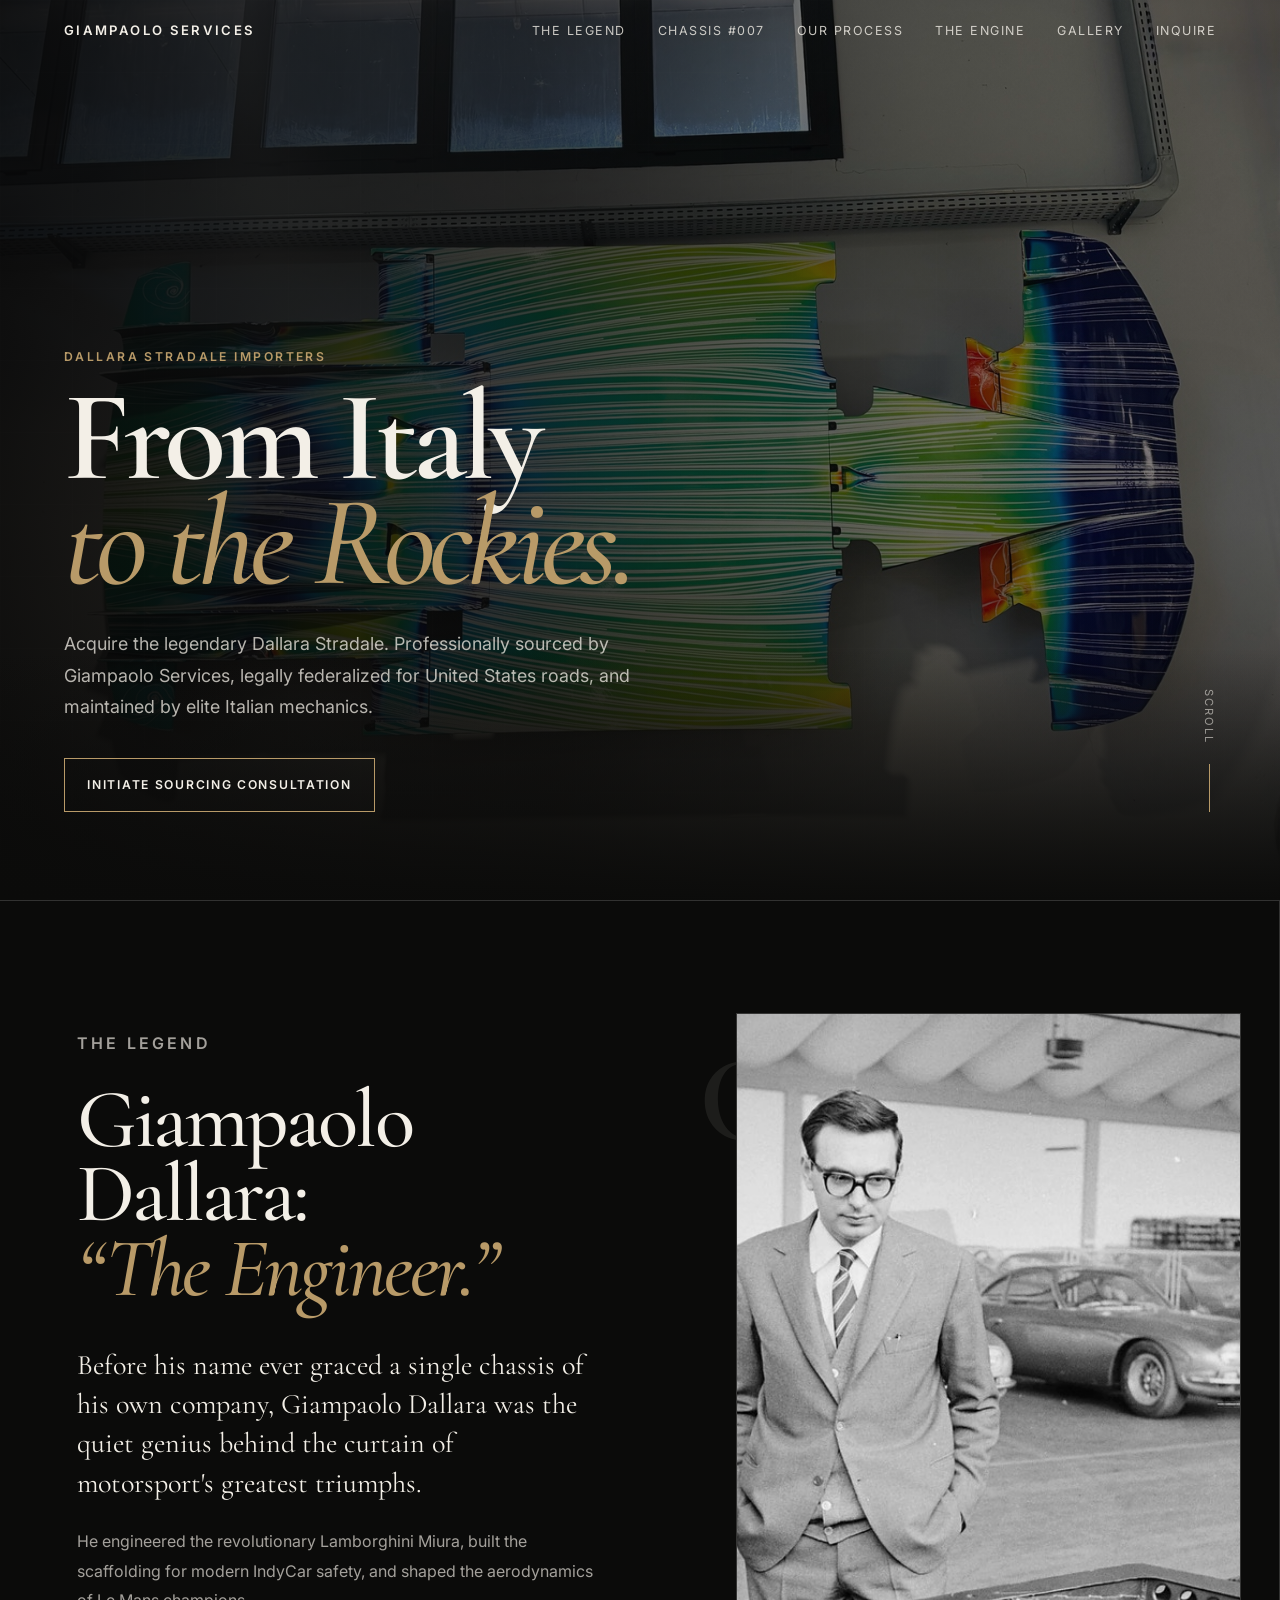
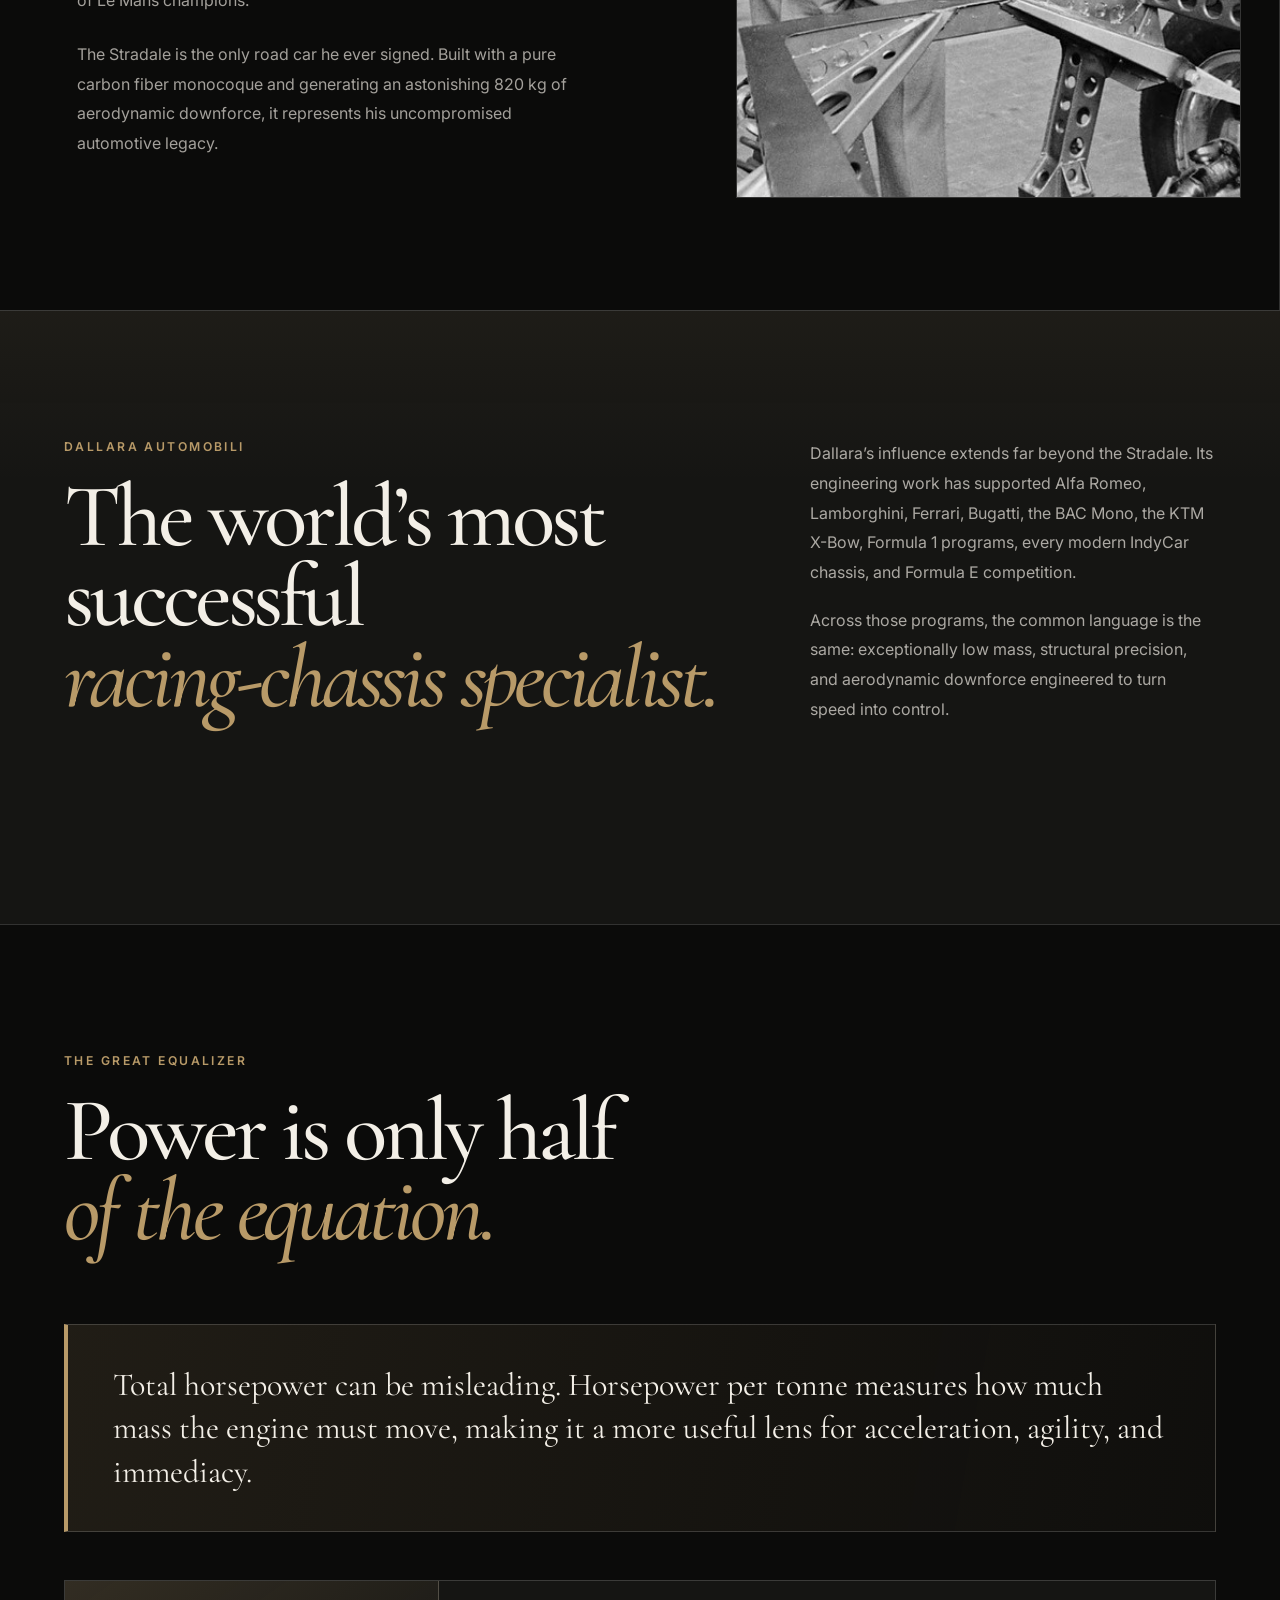
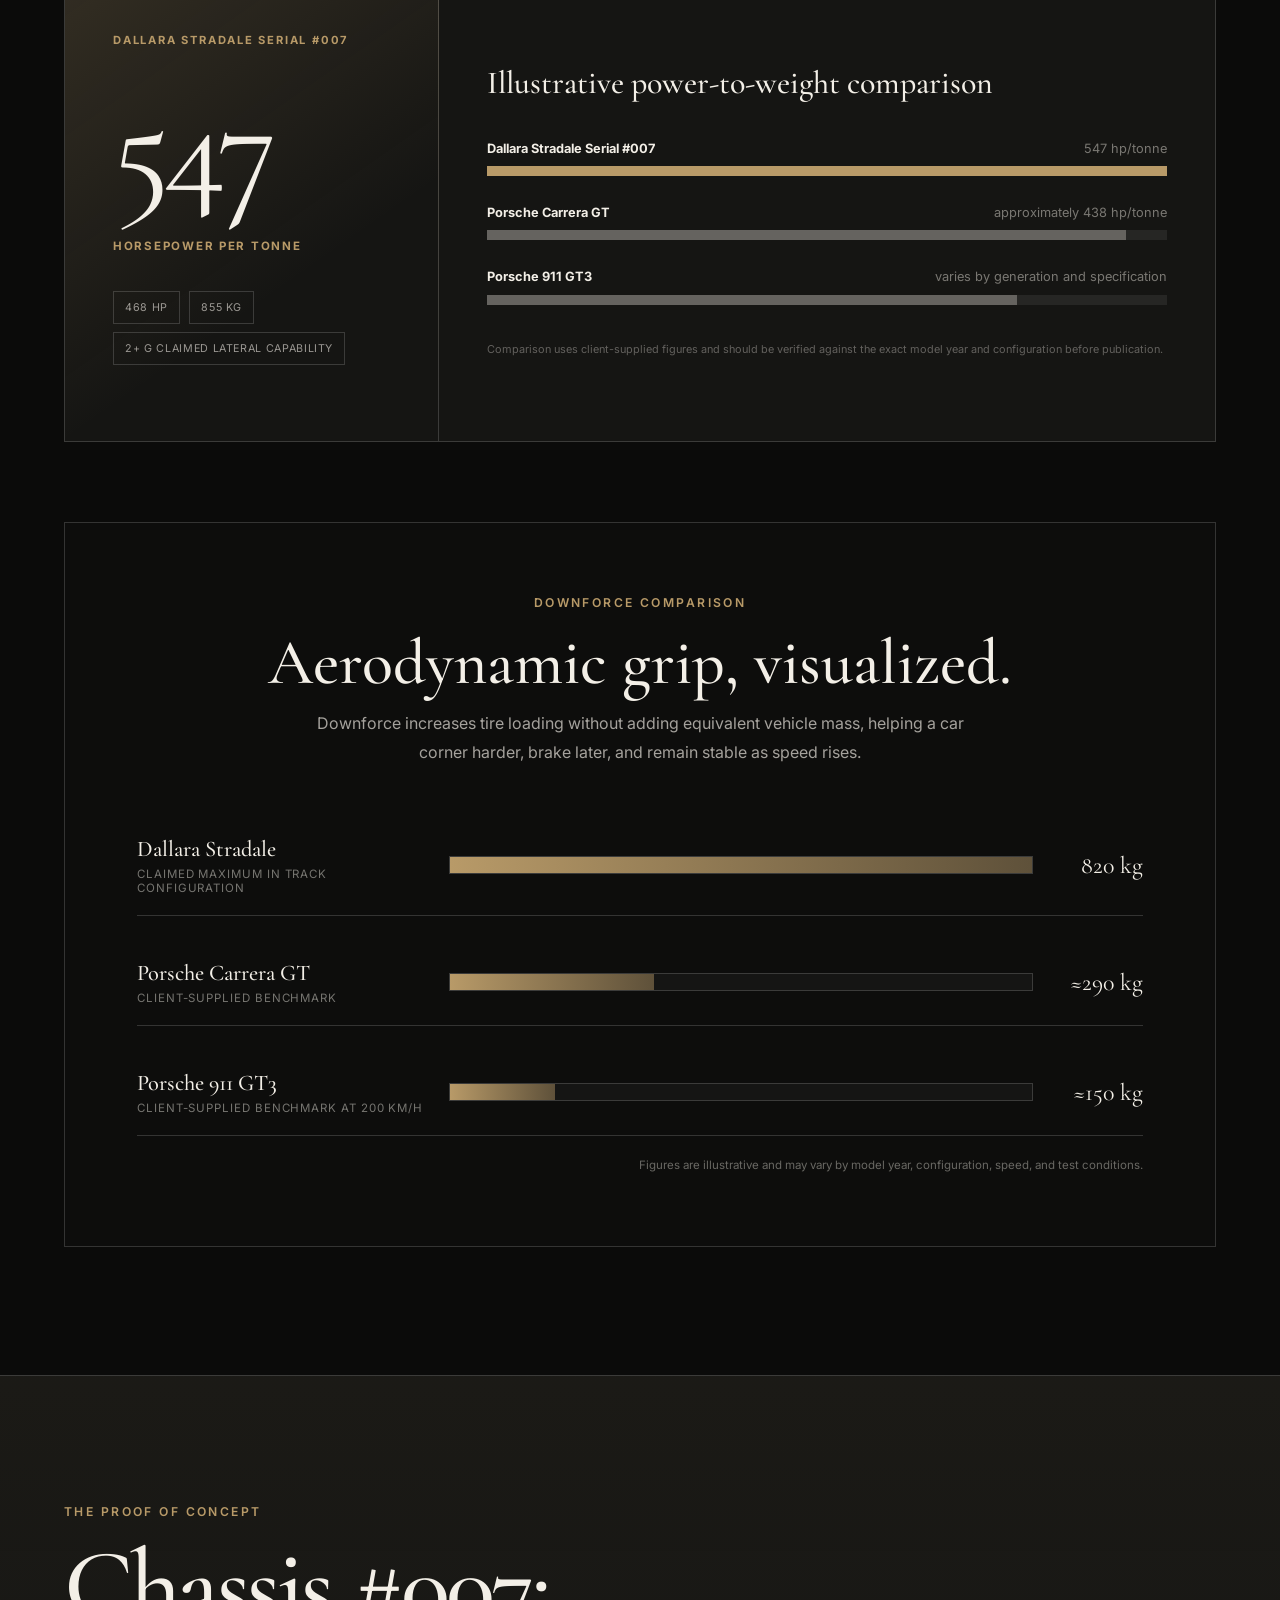
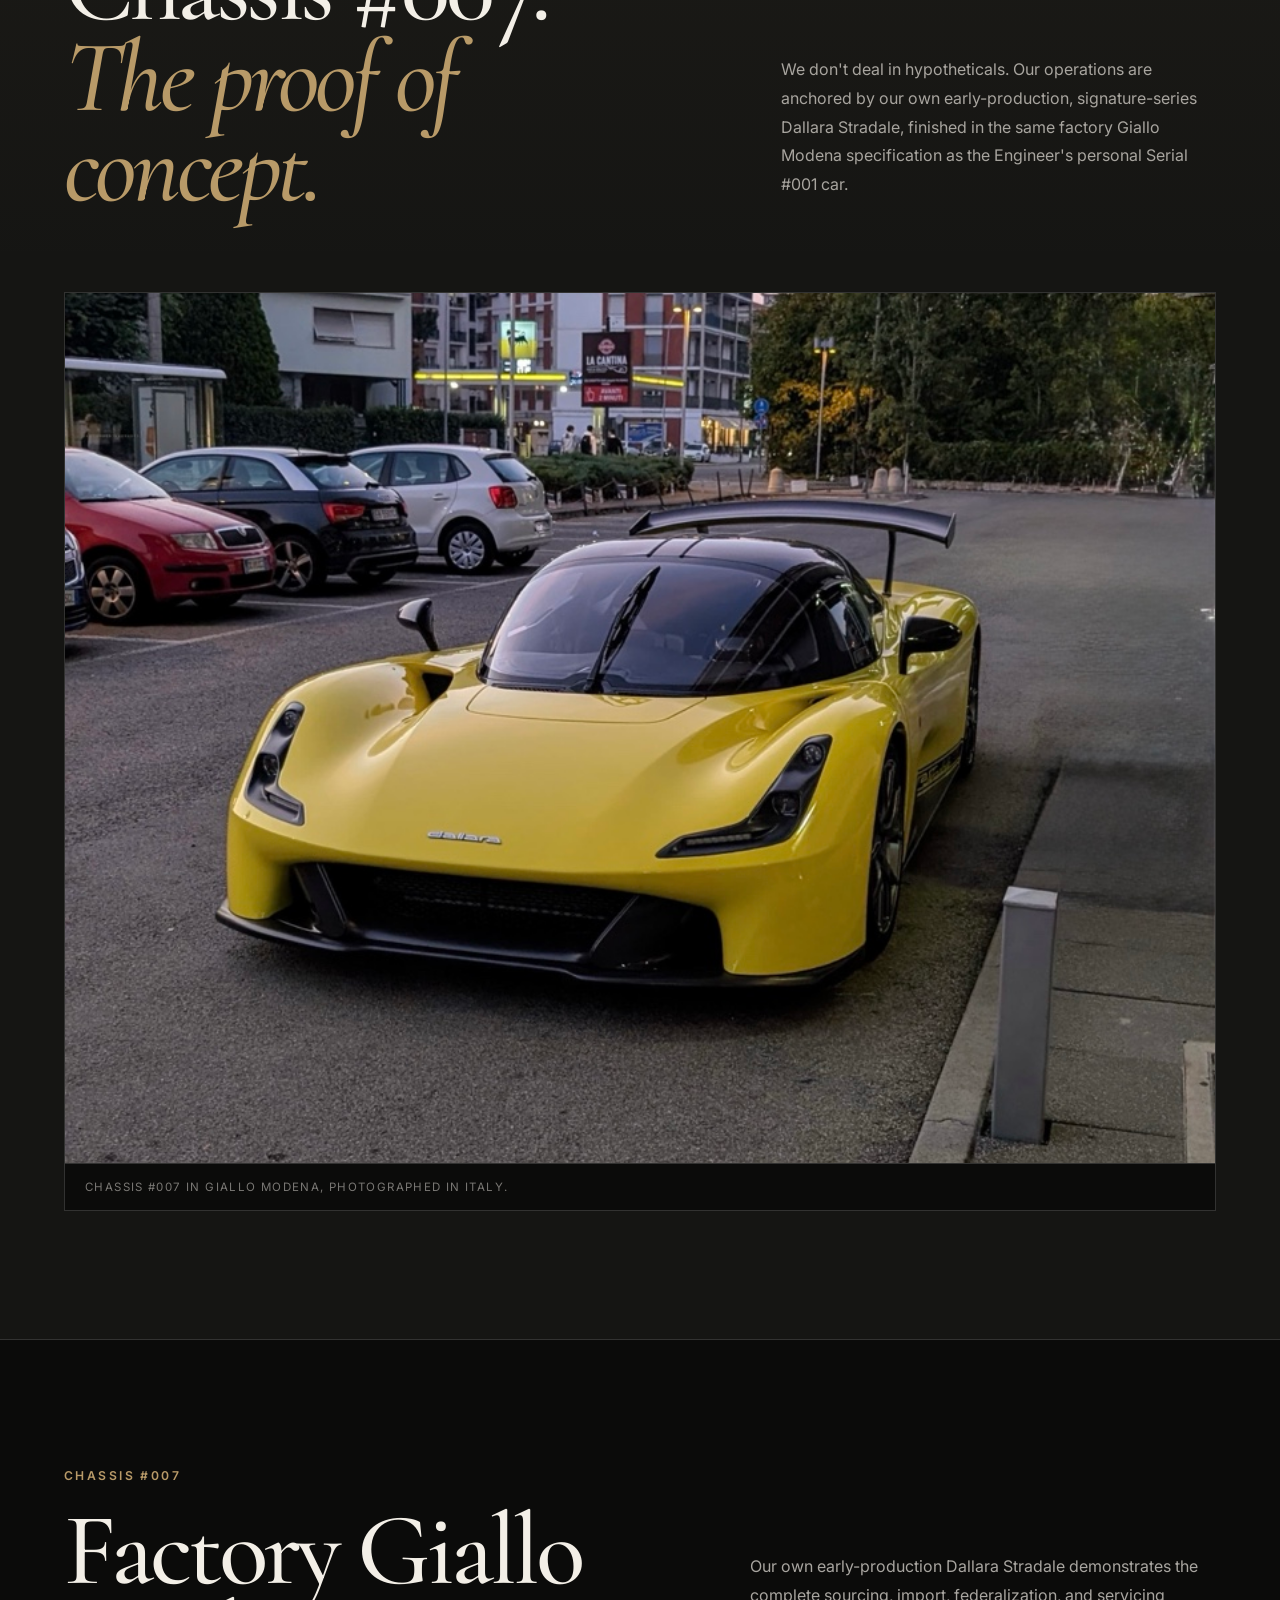
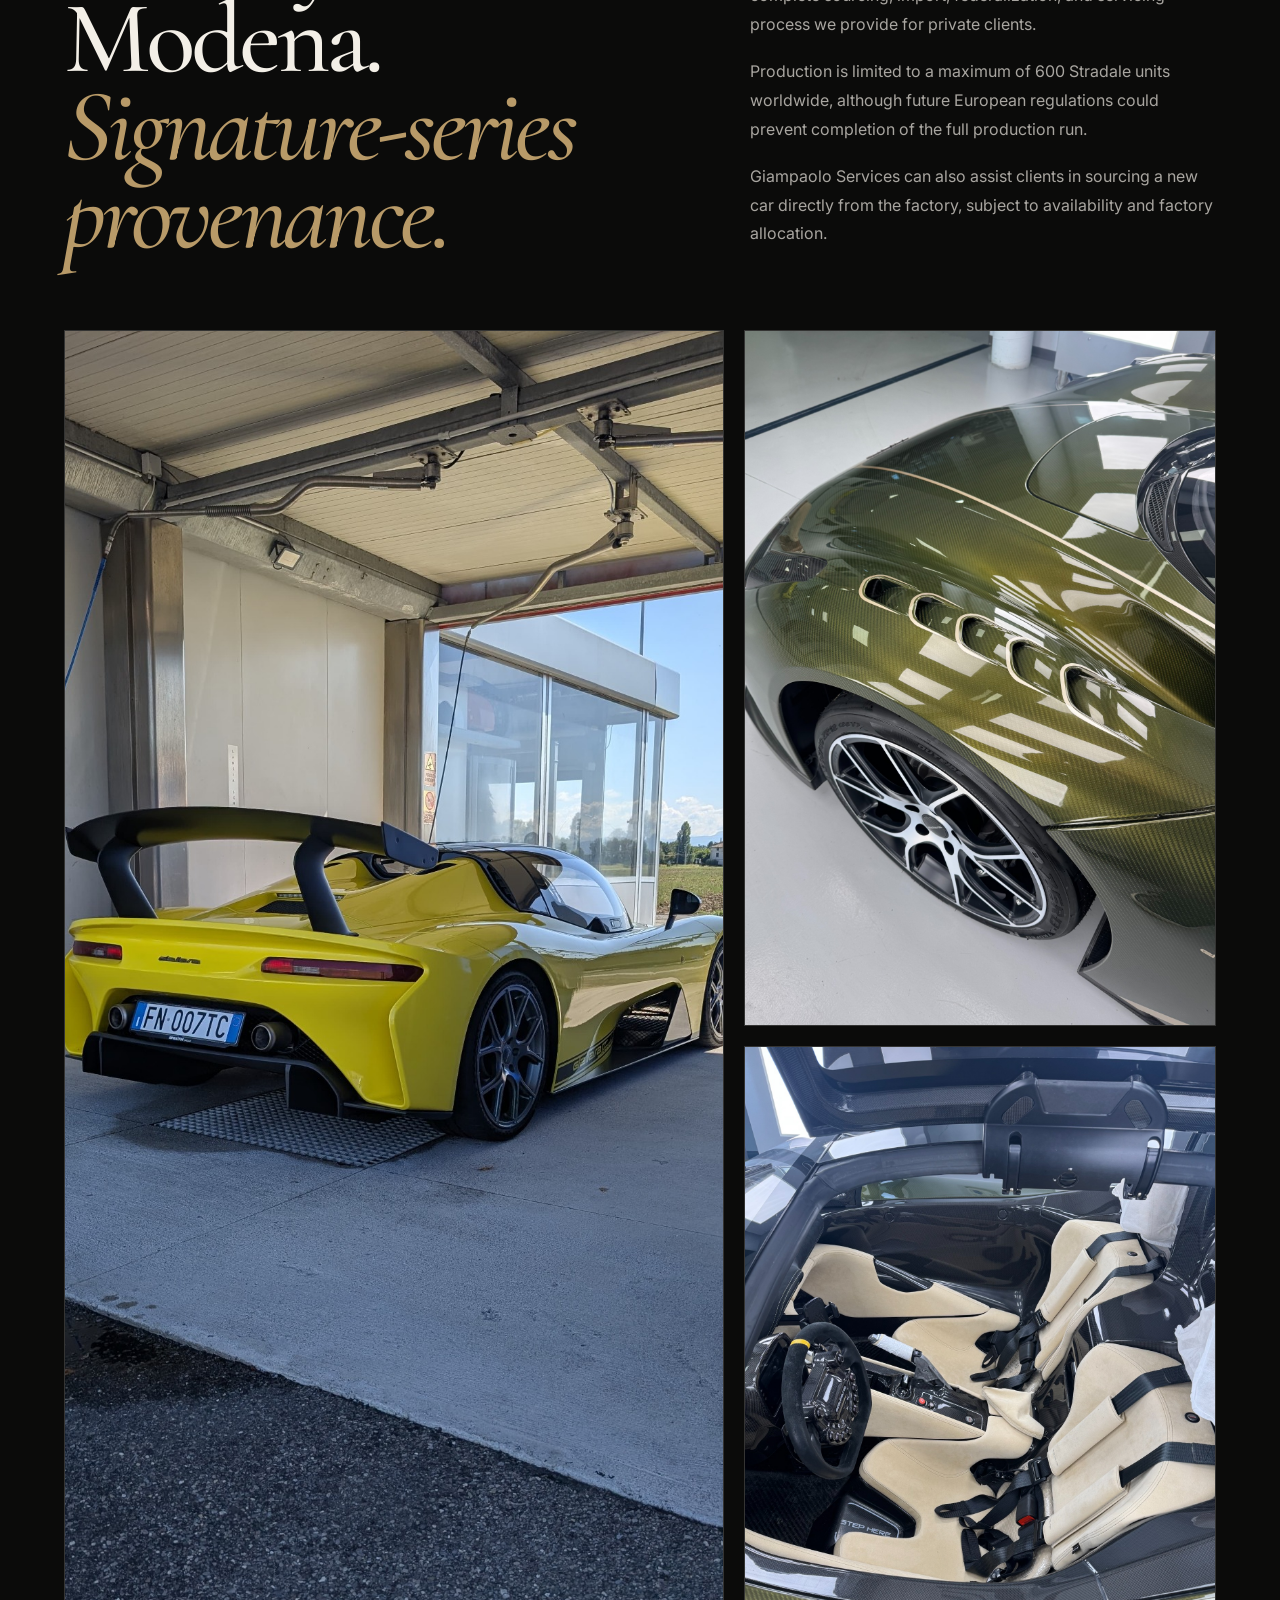
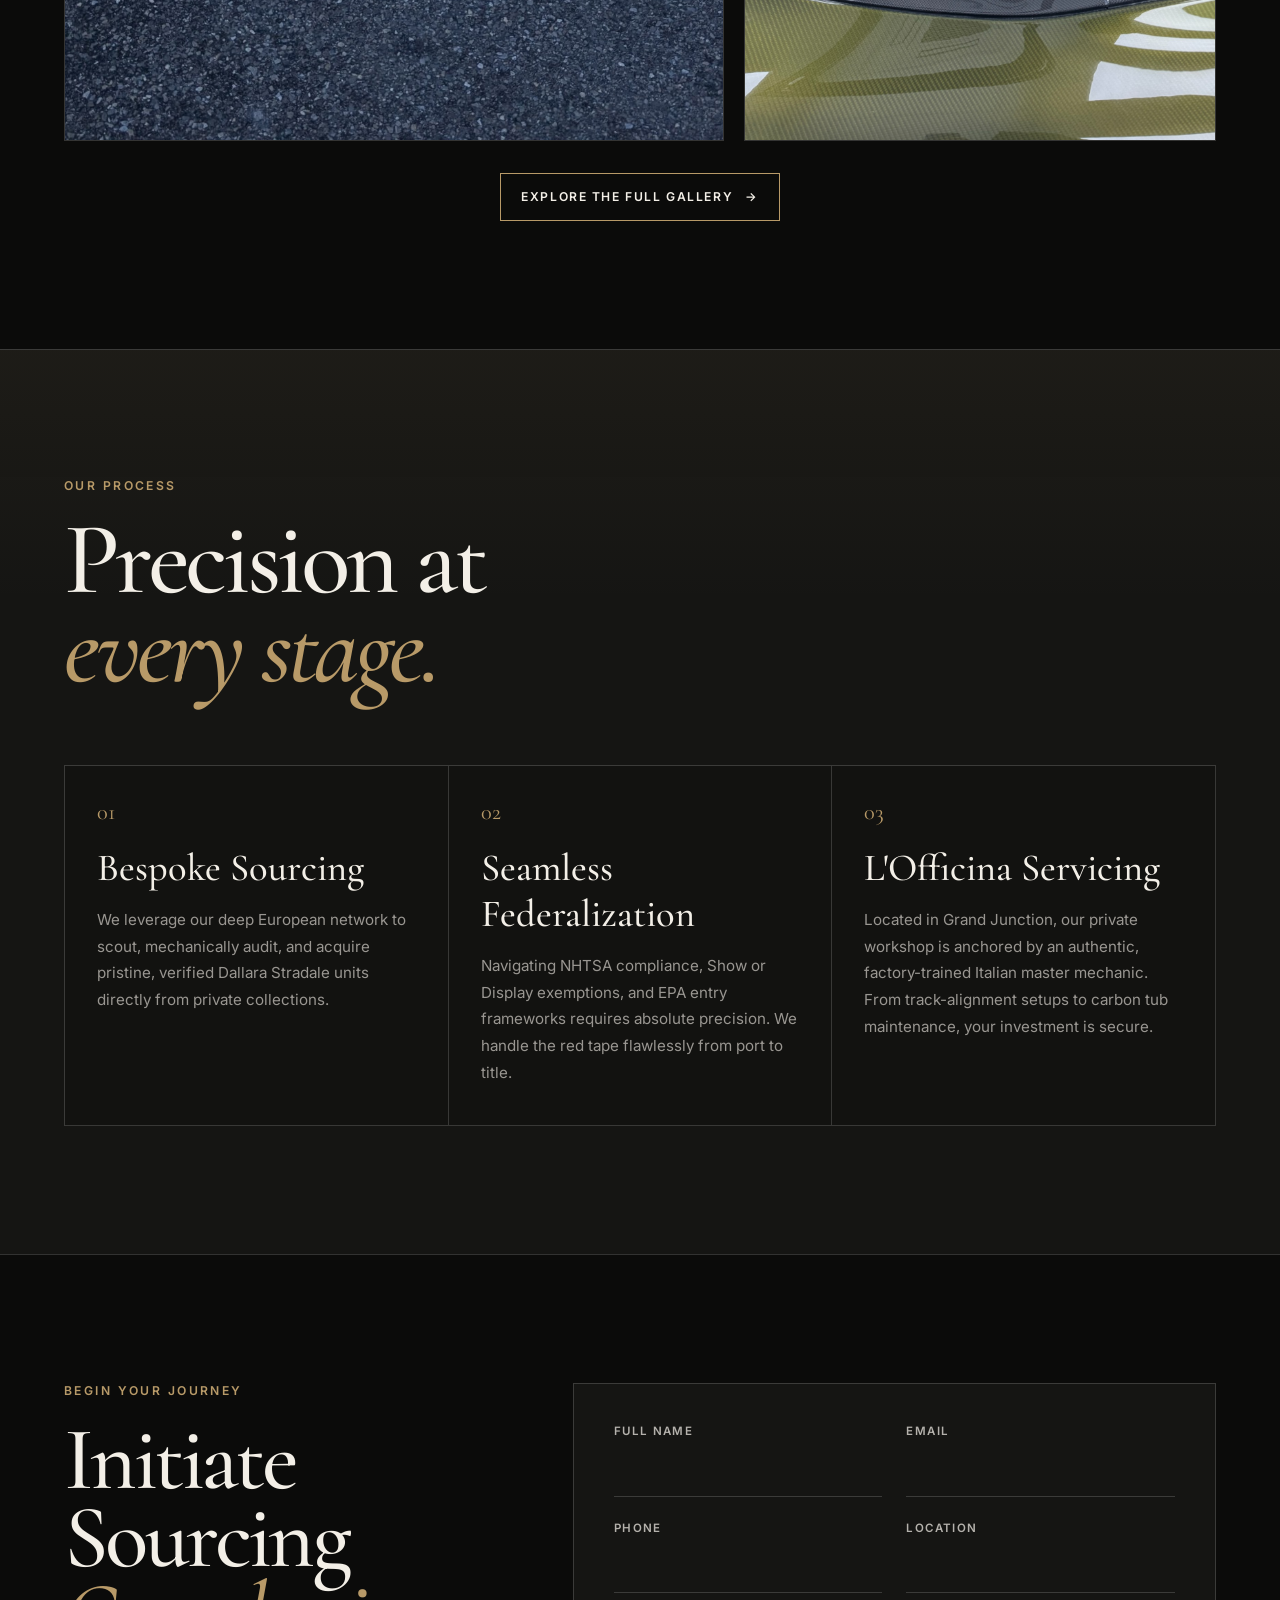
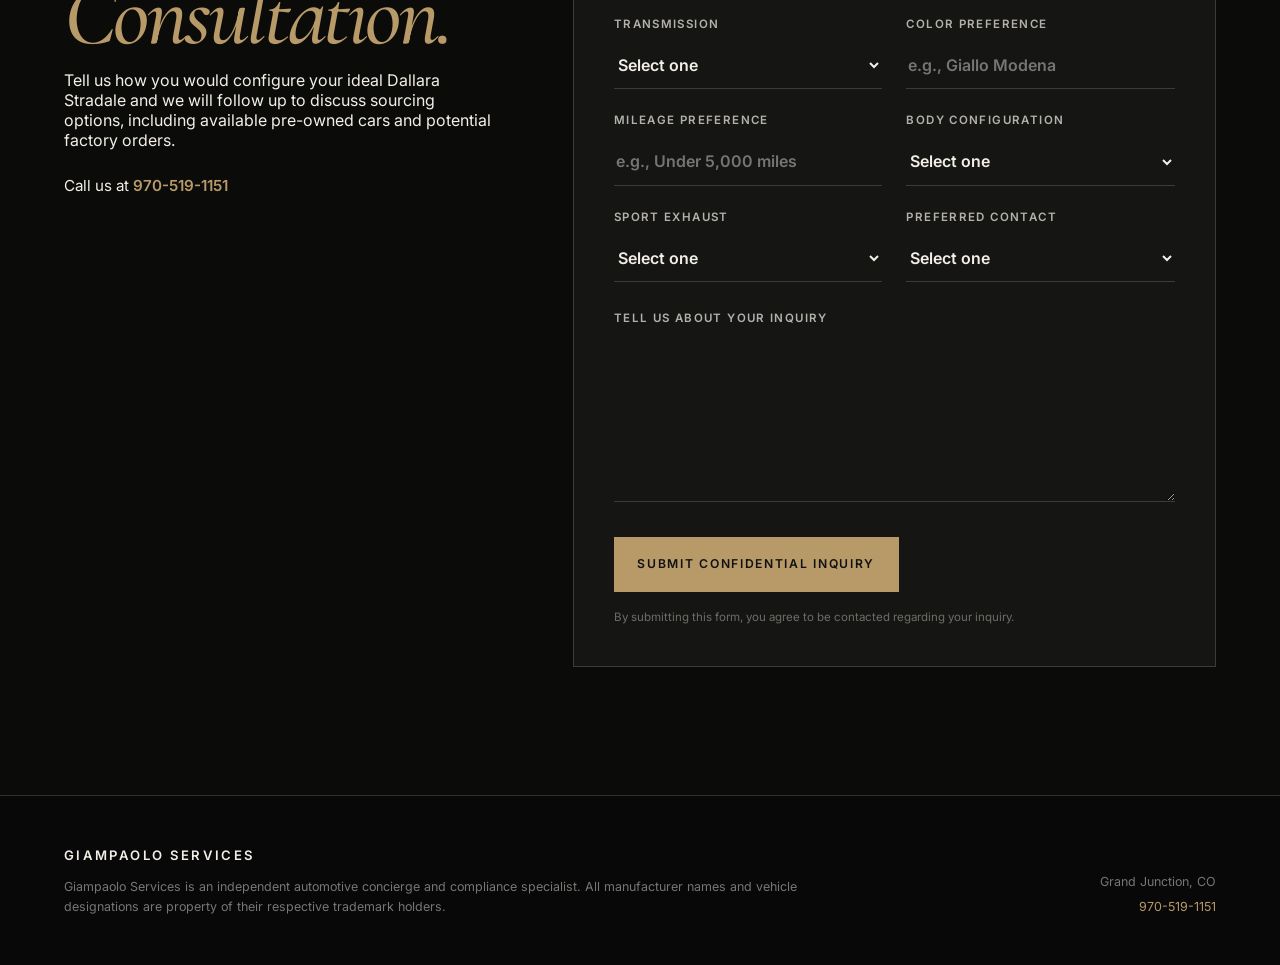
==== commit efcc0494: "Additional Page and Photos Added engine page and gallery" ====
--- a/index.html
+++ b/index.html
@@ -39,6 +39,8 @@
       <a href="#legend">The Legend</a>
       <a href="#proof-of-concept">Chassis #007</a>
       <a href="#process">Our Process</a>
+      <a href="the-engine.html">The Engine</a>
+      <a href="gallery.html">Gallery</a>
       <a href="#inquire">Inquire</a>
     </nav>
   </header>
@@ -72,19 +74,8 @@
     </section>
 
     <section id="legend" class="pedigree-section">
-      <div class="pedigree-visual" aria-hidden="true">
-        <div class="pedigree-number">01</div>
-        <figure class="pedigree-image-wrap">
-          <img
-            src="assets/images/dallara-history.jpg"
-            alt="Historical photograph of Giampaolo Dallara beside an early automotive chassis"
-            class="pedigree-image"
-          >
-        </figure>
-      </div>
-
       <div class="pedigree-content">
-        <p class="eyebrow">The Pedigree</p>
+        <p class="eyebrow">The Legend</p>
         <h2>
           Giampaolo Dallara:
           <span>“The Engineer.”</span>
@@ -105,6 +96,17 @@
           aerodynamic downforce, it represents his uncompromised automotive
           legacy.
         </p>
+      </div>
+
+      <div class="pedigree-visual">
+        <div class="pedigree-number" aria-hidden="true">01</div>
+        <figure class="pedigree-image-wrap">
+          <img
+            src="assets/images/dallara-history.jpg"
+            alt="Historical photograph of Giampaolo Dallara beside an early automotive chassis"
+            class="pedigree-image"
+          >
+        </figure>
       </div>
     </section>
 
--- a/css/styles.css
+++ b/css/styles.css
@@ -1989,3 +1989,106 @@
     max-height: 700px;
   }
 }
+
+/* Engineering page */
+.engineering-page { background: var(--background); }
+.engineering-navigation { display: flex; }
+.engineering-hero {
+  min-height: 65vh; display: flex; align-items: flex-end;
+  padding: 10rem 5vw 5rem; border-bottom: 1px solid var(--border);
+  background: linear-gradient(90deg, rgba(7,7,7,.9), rgba(7,7,7,.38)),
+              url("../assets/images/dallara-aero-flow.jpg") center 42% / cover no-repeat;
+}
+.engineering-hero h1 {
+  margin: 0; font-family: var(--font-display);
+  font-size: clamp(4.5rem, 10vw, 9rem); font-weight: 500;
+  line-height: .88; letter-spacing: -.04em;
+}
+.engineering-intro { margin: 1.4rem 0 0; color: rgba(243,239,231,.72); font-size: 1.35rem; }
+.engineering-opening {
+  max-width: 980px; margin: 0 auto; padding: 6rem 5vw;
+  color: rgba(243,239,231,.72); font-size: 1.05rem; line-height: 1.9;
+}
+.engineering-opening p, .engineering-copy p { margin: 0 0 1.5rem; }
+.engineering-spec-section {
+  display: grid; grid-template-columns: .7fr 1.3fr; gap: 4rem;
+  padding: 6rem 5vw; border-block: 1px solid var(--border); background: var(--surface);
+}
+.engineering-spec-section h2, .engineering-two-column h2, .engineering-closing h2 {
+  margin: 0; font-family: var(--font-display); font-weight: 500; line-height: .95;
+}
+.engineering-spec-section h2 { font-size: clamp(3rem, 5vw, 5rem); }
+.engineering-spec-grid {
+  margin: 0; display: grid; grid-template-columns: repeat(2,minmax(0,1fr));
+  border-top: 1px solid var(--border); border-left: 1px solid var(--border);
+}
+.engineering-spec-grid div { padding: 1.5rem; border-right: 1px solid var(--border); border-bottom: 1px solid var(--border); }
+.engineering-spec-grid dt { margin-bottom: .65rem; color: var(--accent); font-size: .72rem; letter-spacing: .12em; text-transform: uppercase; }
+.engineering-spec-grid dd { margin: 0; line-height: 1.55; }
+.engineering-two-column {
+  display: grid; grid-template-columns: .8fr 1.2fr; gap: 5rem;
+  padding: 7rem 5vw; border-bottom: 1px solid var(--border);
+}
+.engineering-two-column h2 { max-width: 560px; font-size: clamp(3rem, 5vw, 5.5rem); }
+.engineering-copy { max-width: 760px; color: rgba(243,239,231,.72); font-size: 1.04rem; line-height: 1.9; }
+.engineering-image-section { padding: 5rem 5vw; background: #ece8de; }
+.engineering-image-section img { width: 100%; max-width: 1400px; max-height: 820px; margin: 0 auto; display: block; object-fit: contain; }
+.engineering-image-section p { max-width: 1400px; margin: 1rem auto 0; color: #444; font-size: .76rem; line-height: 1.5; }
+.engineering-closing {
+  padding: 7rem 5vw; text-align: center;
+  background: radial-gradient(circle at 50% 0%, rgba(184,154,104,.12), transparent 28%), var(--surface);
+}
+.engineering-closing h2 { max-width: 900px; margin: 0 auto; font-size: clamp(3rem, 6vw, 6rem); }
+.engineering-closing > div { margin-top: 2rem; display: flex; justify-content: center; gap: 1rem; flex-wrap: wrap; }
+@media (max-width: 900px) {
+  .engineering-navigation { display: none; }
+  .engineering-spec-section, .engineering-two-column { grid-template-columns: 1fr; gap: 2.5rem; }
+  .engineering-spec-grid { grid-template-columns: 1fr; }
+}
+@media (max-width: 700px) {
+  .engineering-hero { min-height: 56vh; padding: 8rem 1.4rem 4rem; }
+  .engineering-opening, .engineering-spec-section, .engineering-two-column, .engineering-image-section, .engineering-closing {
+    padding-left: 1.4rem; padding-right: 1.4rem;
+  }
+}
+
+
+/* Featured engine image */
+.engine-feature-image {
+  padding: 0 5vw 6rem;
+  background: var(--background);
+}
+
+.engine-feature-image figure {
+  max-width: 1400px;
+  margin: 0 auto;
+  overflow: hidden;
+  border: 1px solid var(--border);
+  background: #0d0d0c;
+}
+
+.engine-feature-image img {
+  width: 100%;
+  max-height: 980px;
+  display: block;
+  object-fit: cover;
+  object-position: center center;
+}
+
+.engine-feature-image figcaption {
+  padding: 1rem 1.15rem;
+  border-top: 1px solid var(--border);
+  color: rgba(243, 239, 231, 0.58);
+  font-size: 0.76rem;
+  line-height: 1.6;
+}
+
+@media (max-width: 700px) {
+  .engine-feature-image {
+    padding: 0 1.4rem 4.5rem;
+  }
+
+  .engine-feature-image img {
+    max-height: none;
+  }
+}
